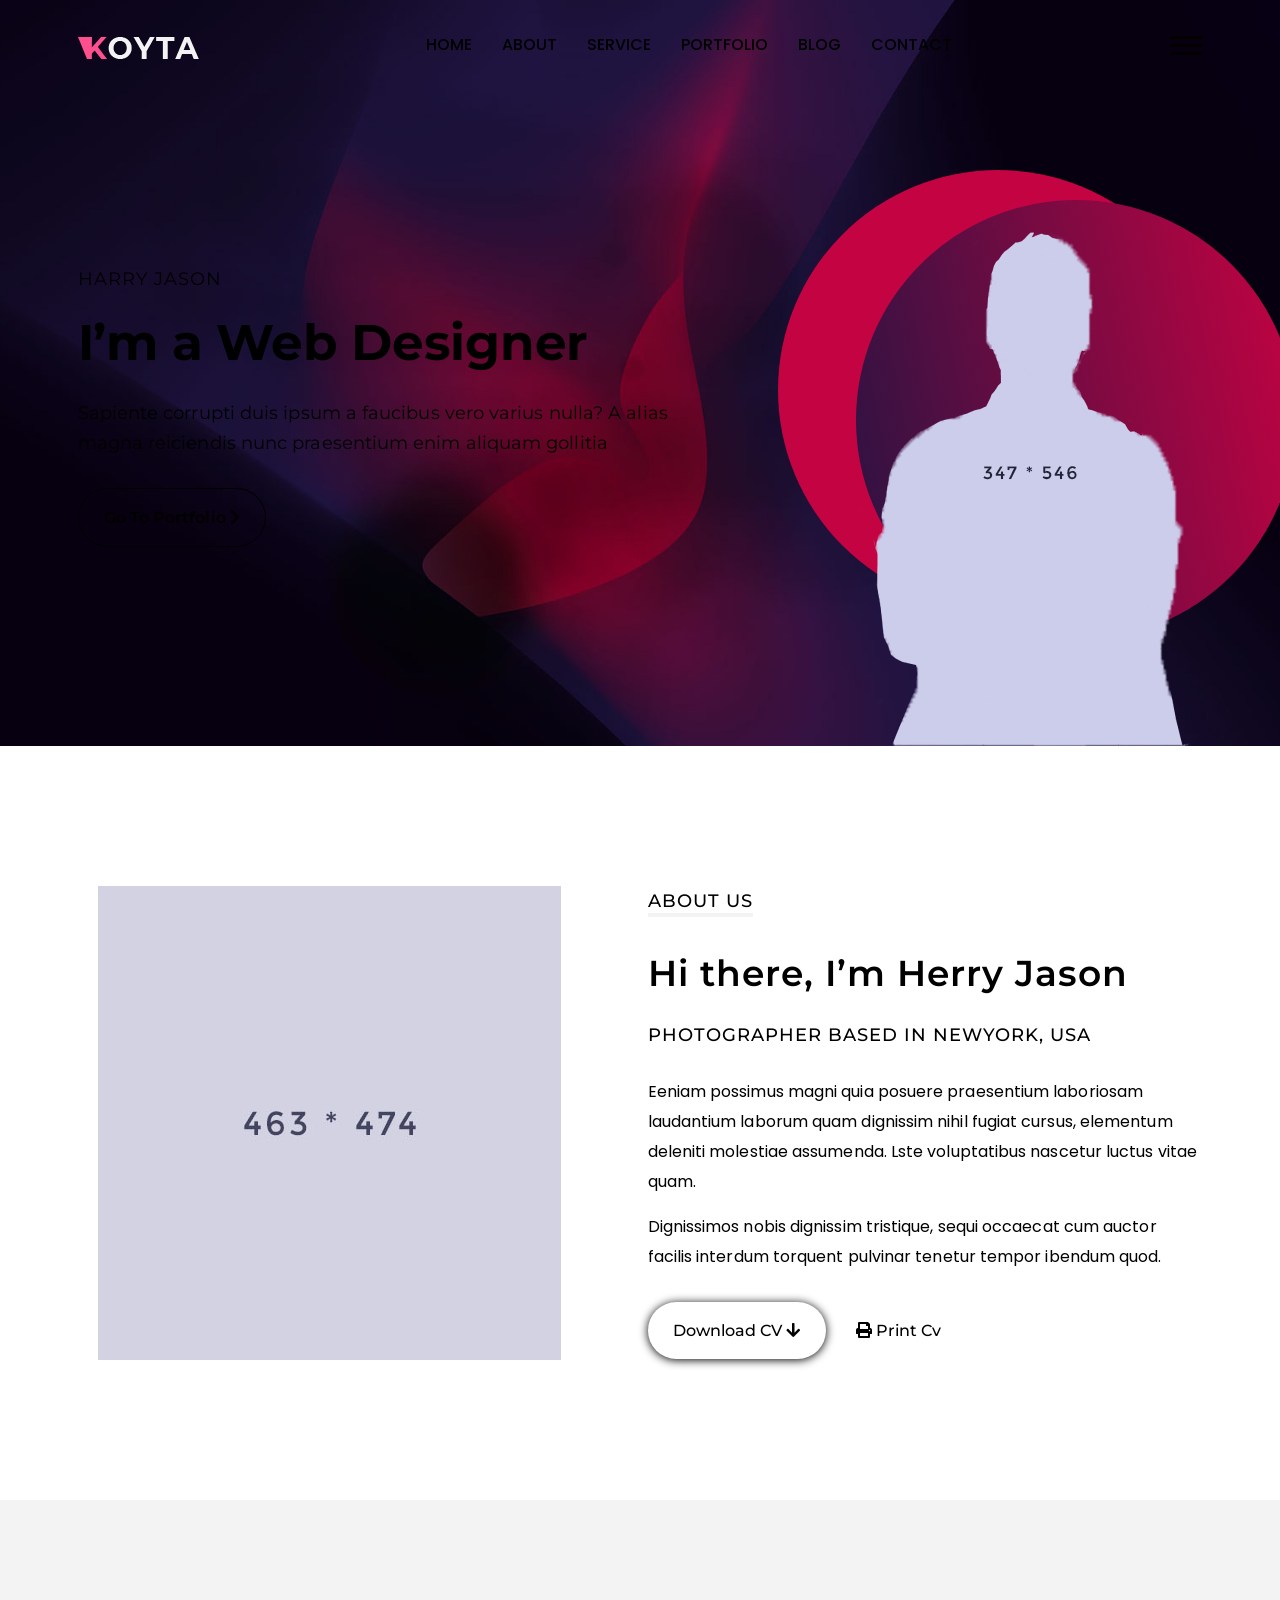
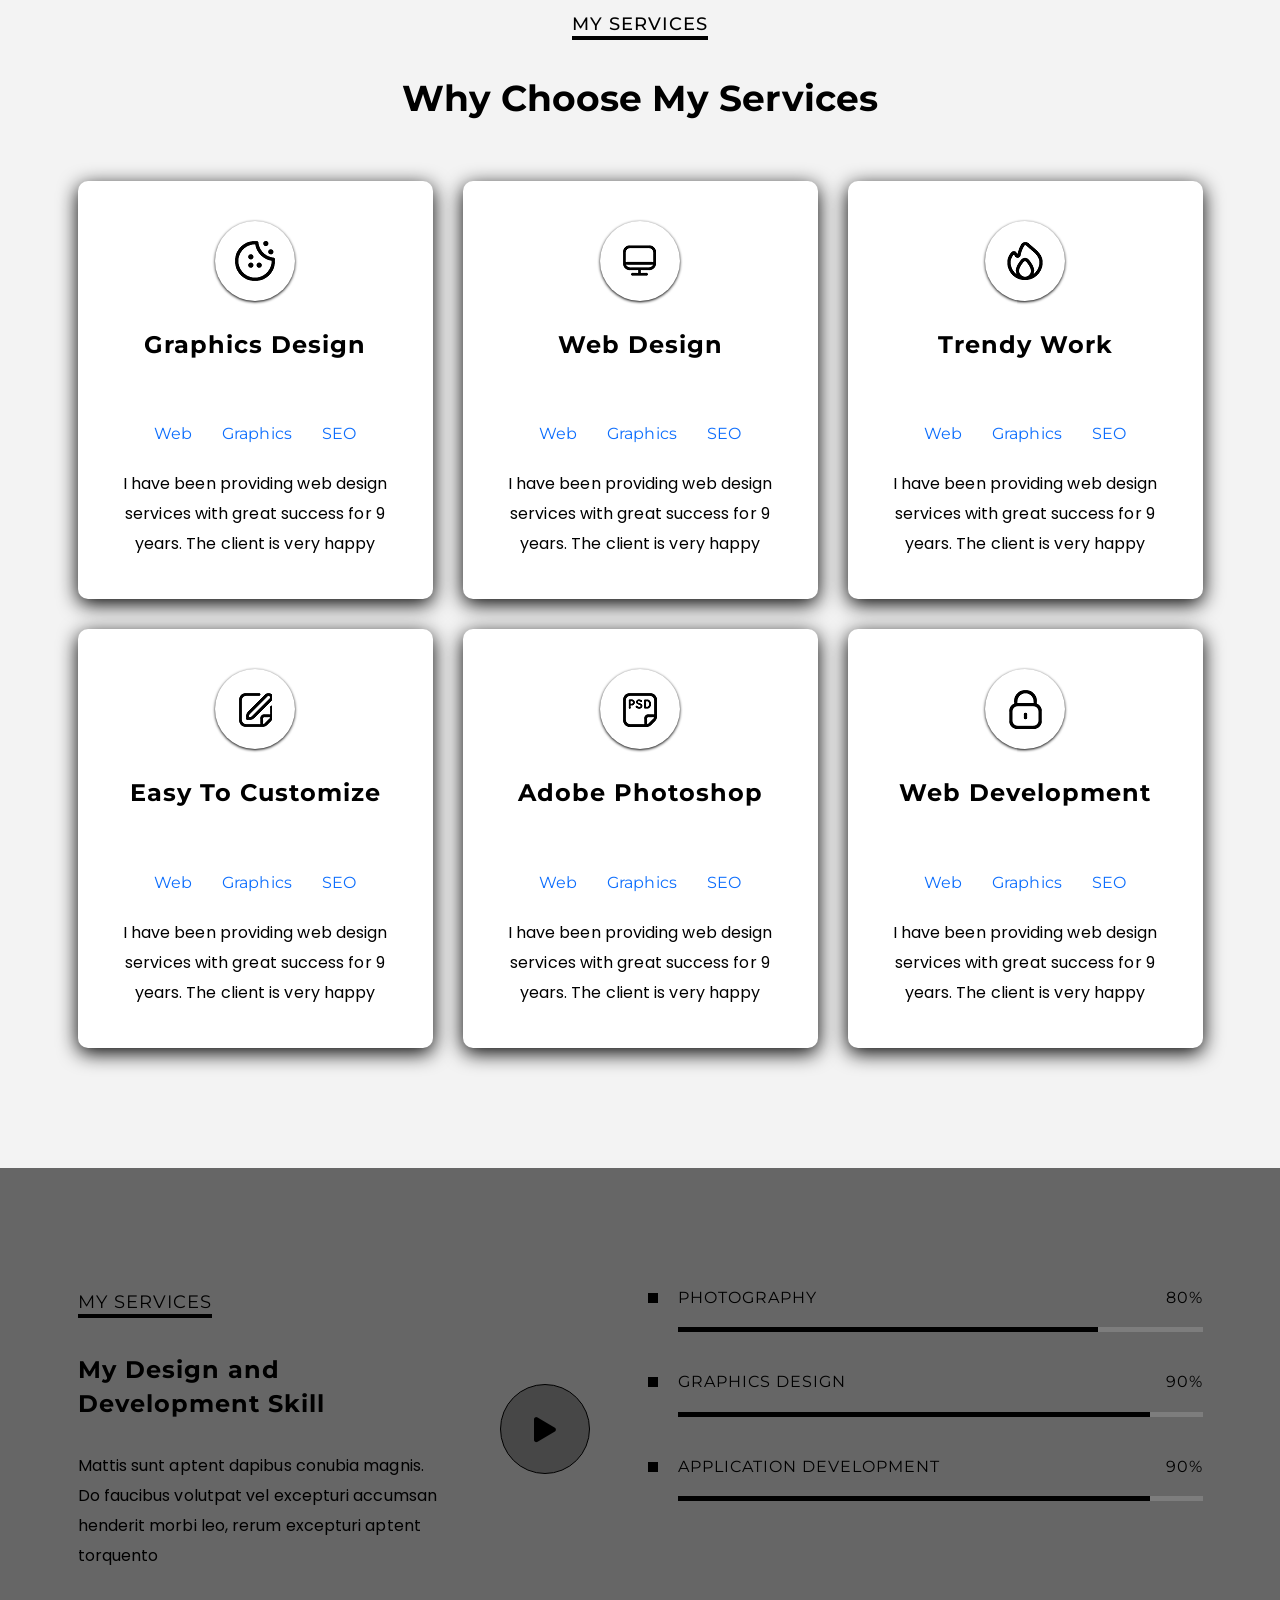
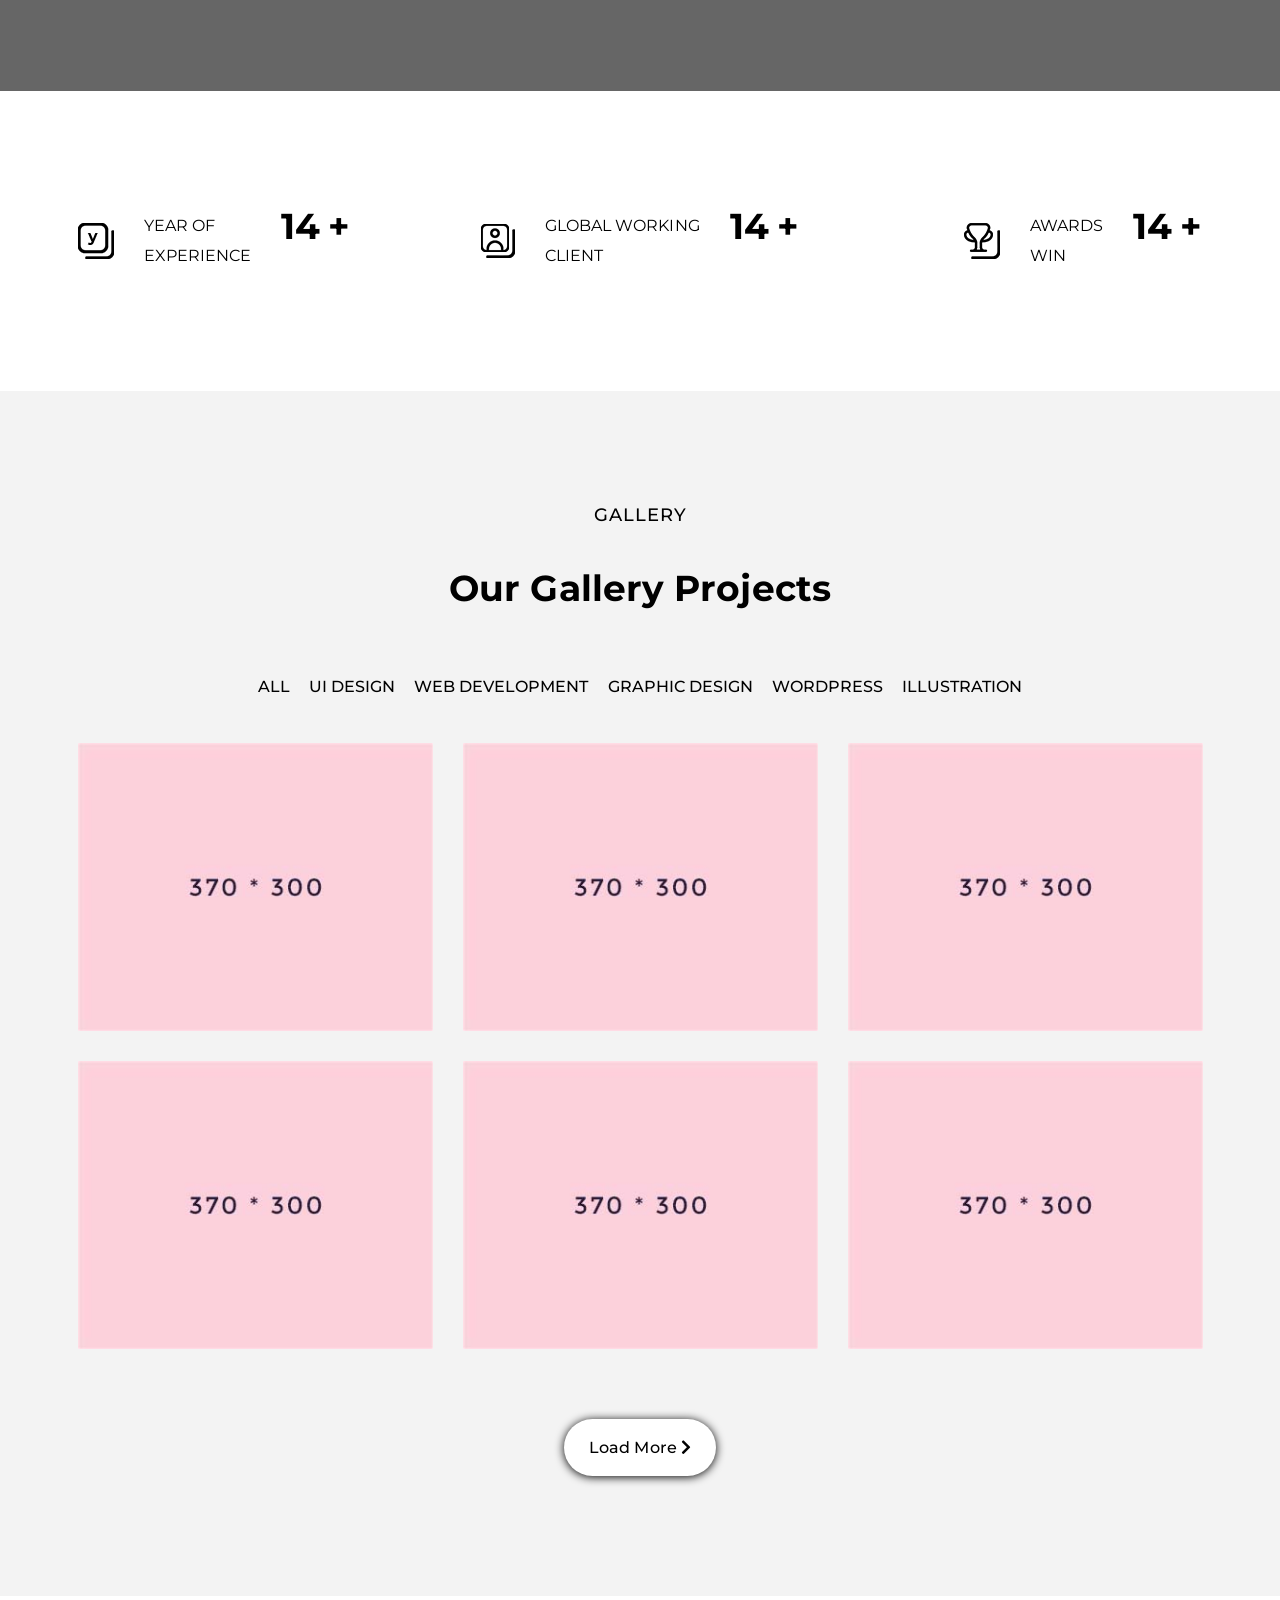
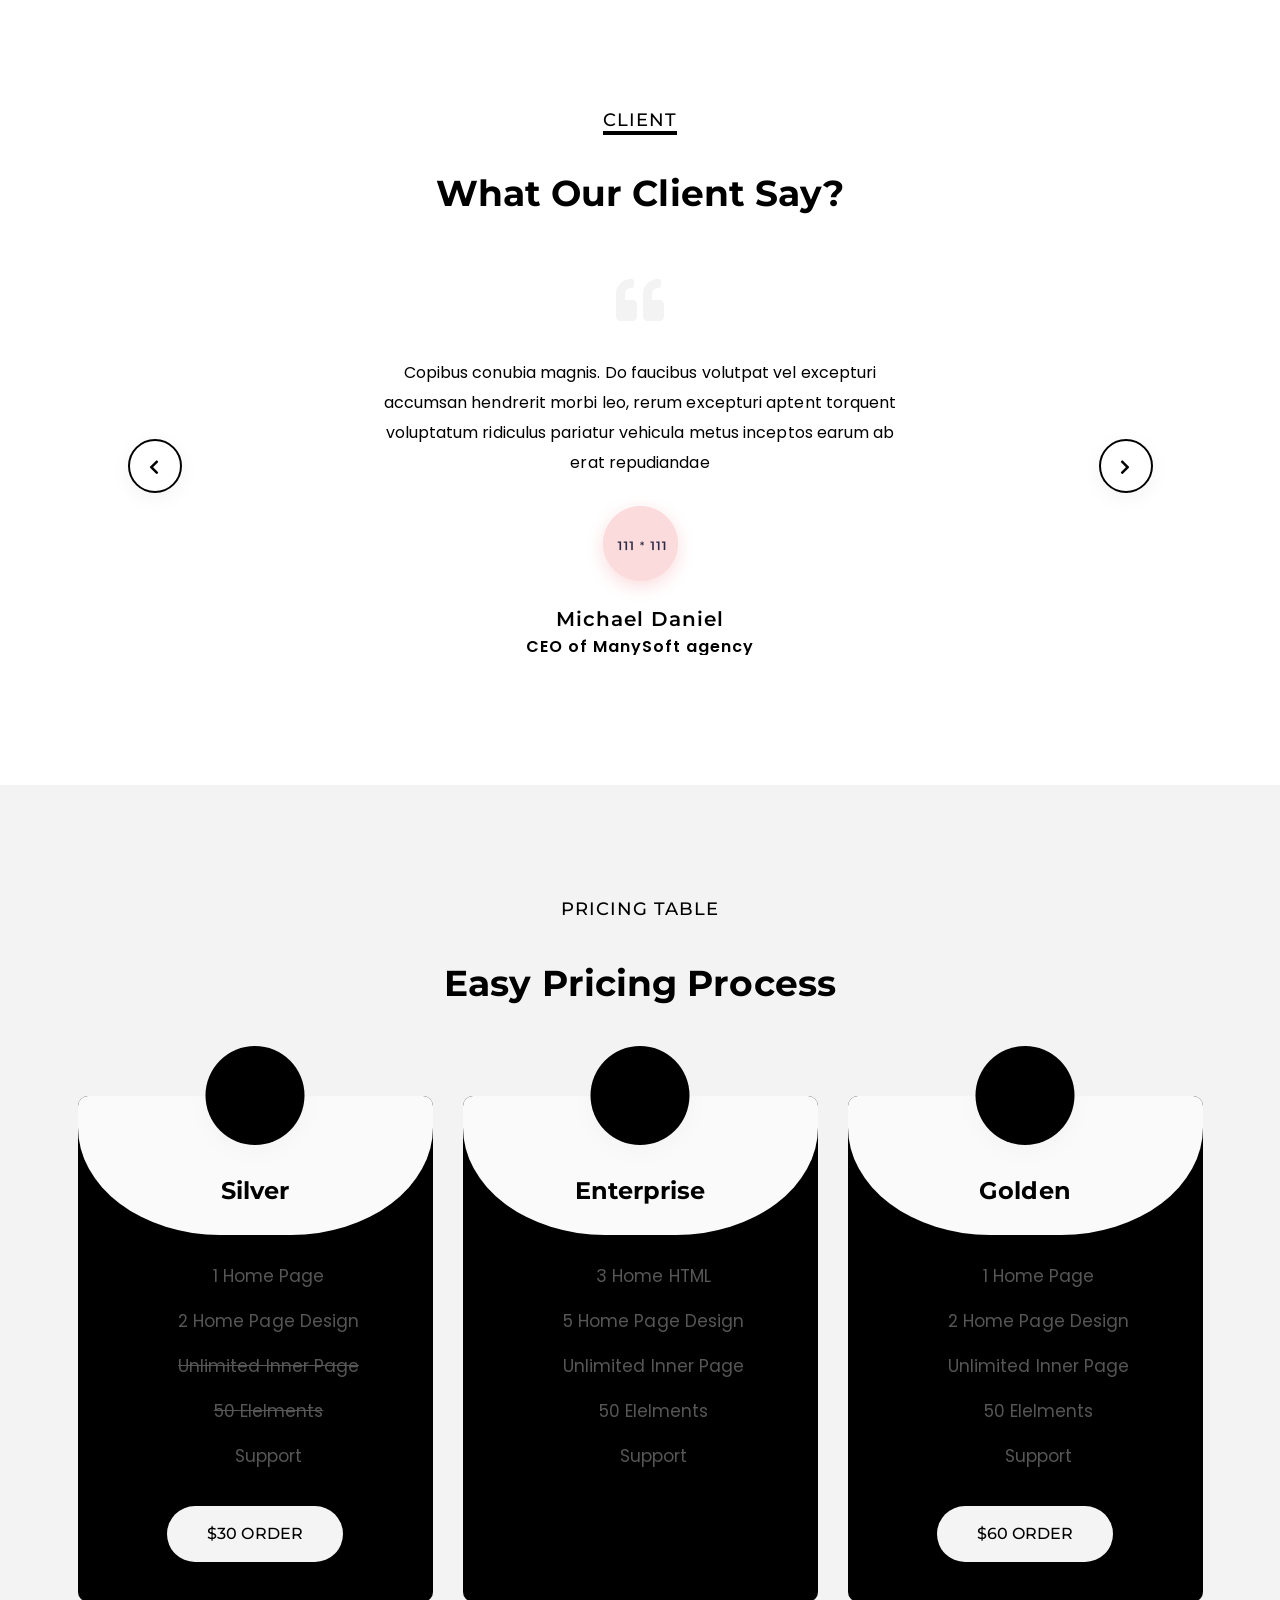
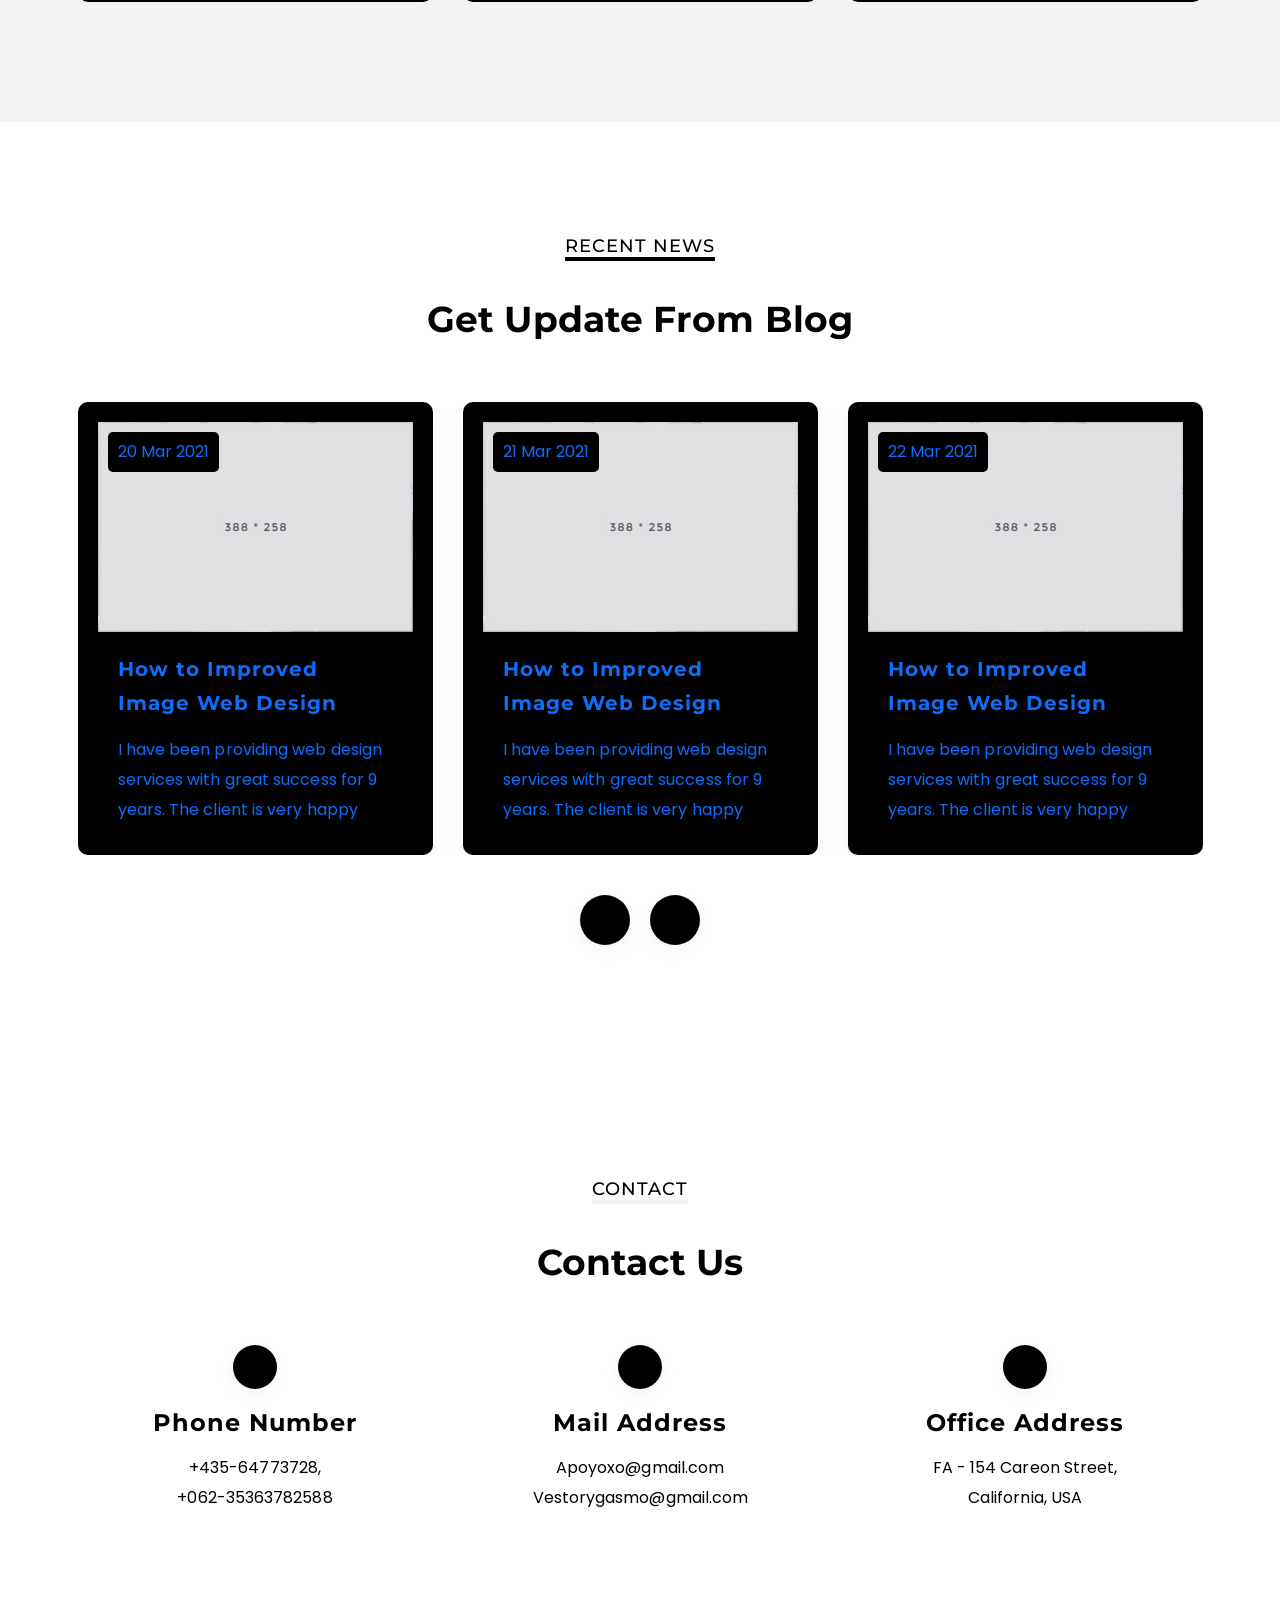
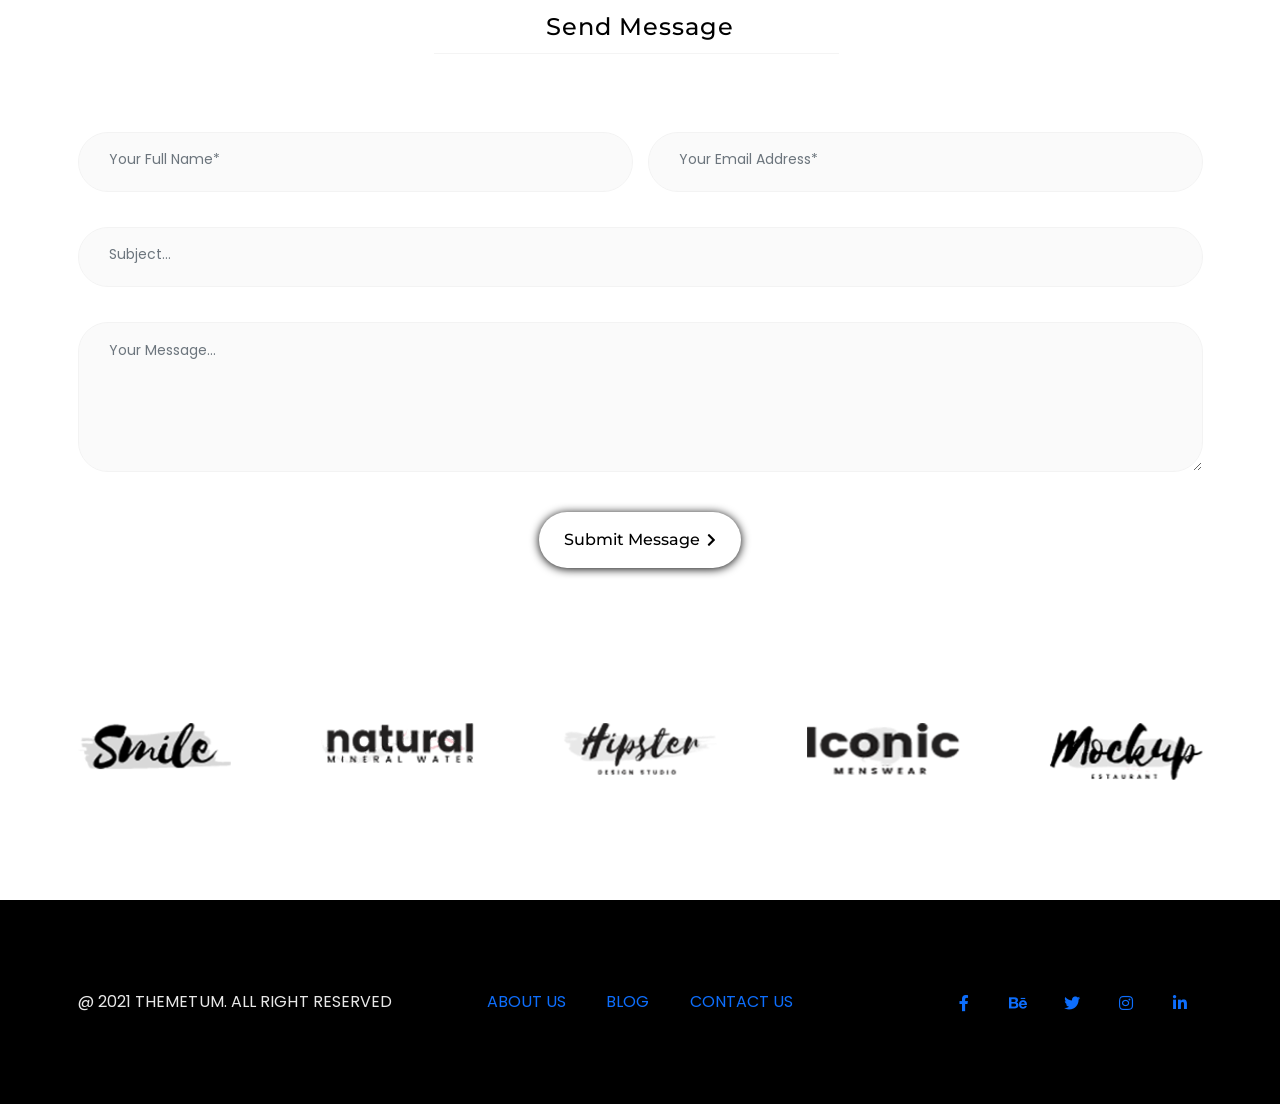
==== index.html @ 799338f8 "Files moved" ====
<!doctype html>
<html class="no-js" lang="zxx">

<head>	
	<meta charset="utf-8">
	<meta http-equiv="x-ua-compatible" content="ie=edge">
	<title>  Koyta - Personal Portfolio HTML Template </title>
	<meta name="description" content="">
	<meta name="viewport" content="width=device-width, initial-scale=1, shrink-to-fit=no">

	<!-- Place favicon.ico in the root directory -->
	<link rel="shortcut icon" type="image/x-icon" href="assets/img/logo/favicon.png">
	<!-- ========== Start Stylesheet ========== -->
	<link href="assets/css/bootstrap.min.css" rel="stylesheet" />
	<link href="assets/css/fontawesome.min.css" rel="stylesheet" />
	<link href="assets/css/magnific-popup.css" rel="stylesheet" />
	<link href="assets/css/owl.carousel.min.css" rel="stylesheet" />
	<link href="assets/css/owl.theme.default.min.css" rel="stylesheet" />
	<link href="assets/css/animate.css" rel="stylesheet" />
	<link href="assets/css/flaticon-set.css" rel="stylesheet" />
	<link href="assets/css/themify-icons.css" rel="stylesheet" />
	<link href="style.css" rel="stylesheet">
	<link href="assets/css/responsive.css" rel="stylesheet" />
	<!-- ========== End Stylesheet ========== -->
  
</head>

<body id="bdy" class="scroll-style">		

	<!-- Start PreLoader 
    ============================================= -->
	<div class="se-pre-con"></div>
	<!-- Start PreLoader-->
	
	<!-- Start header data-bs-toggle="dropdown"
    ============================================= -->
    <header class="header">
		<div class="main-navigation">
			<nav id="navbar_top" class="navbar navbar-expand-lg">
				<div class="container">
					<a class="navbar-brand" href="../index.html">
						<img src="assets/img/logo/logo.png" class="logo-display" alt="Itsol">
						<img src="assets/img/logo/logo-dark.png" class="logo-scrolled" alt="Itsol">
					</a>
					<button class="navbar-toggler" type="button" data-bs-toggle="collapse" data-bs-target="#main_nav" aria-expanded="false" aria-label="Toggle navigation">
						<span class="navbar-toggler-icon"><i class="ti-menu-alt"></i></span>
					</button>
					<div class="collapse navbar-collapse justify-content-center" id="main_nav">
						<ul id="top-menu" class="navbar-nav v-card-menu">
							<li class="nav-item">
								<a class="nav-link smooth-menu" href="#home"> 
									Home
								</a>
							</li>
							<li class="nav-item">
								<a class="nav-link smooth-menu" href="#about"> 
									About 
								</a>
							</li>
                            <li class="nav-item">
								<a class="nav-link smooth-menu" href="#service">
									Service 
								</a>
							</li>
							<li class="nav-item">
								<a class="nav-link smooth-menu" href="#work"> 
									Portfolio
								</a>
							</li>
							<li class="nav-item">
								<a class="nav-link smooth-menu" href="#blog"> 
									Blog
								</a>
							</li>
							<li class="nav-item">
								<a class="nav-link smooth-menu" href="#contact"> 
									Contact 
								</a>
							</li>
						</ul>
					</div> <!-- navbar-collapse.// -->
					<div class="side-menu">
						<div class="menu-tab">
							<div id="one"></div>
							<div id="two"></div>
							<div id="three"></div>
						</div>
						<div class="menu-hide">
							<div class="side-about">
								<img src="assets/img/02_koyta_img/blog/blog1.jpg" alt="thumb">
								<h5 class="about-sub-title mt-30">
									about Us
								</h5>
								<p class=" mb-0">
									Lorem ipsum dolor sit amet, consectetur adipisicing elit. Neque ipsa architecto, debitis fugiat ut laborum accusamus, tempora autem excepturi aspernatur quod temporibus perferendis, consectetur a odit fugit facilis sapiente, eum!
								</p>
							</div>
							<div class="side-social-content mt-30">
								<div class="side-address mb-30">
									<div class="side-addr-box">
										<div class="side-addr-icon">
											<i class="fas fa-phone"></i>
										</div>
										<div class="side-addr-desc">
											<span>+435-64773728</span>
										</div>
									</div>
									<div class="side-addr-box">
										<div class="side-addr-icon">
											<i class="fas fa-envelope"></i>
										</div>
										<div class="contact-addr-desc">
											<span>Apoyoxo@gmail.com</span> 
										</div>
									</div>
									<div class="side-addr-box">
										<div class="side-addr-icon">
											<i class="fas fa-map-marker-alt"></i>
										</div>
										<div class="side-addr-desc">
											<span>FA - 154 Careon Street</span> 
										</div>
									</div>
								</div>
								<ul class="side-social">
									<li><a href="#"><i class="fab fa-facebook-f"></i></a></li>
									<li><a href="#"><i class="fab fa-behance"></i></a></li>
									<li><a href="#"><i class="fab fa-twitter"></i></a></li>
									<li><a href="#"><i class="fab fa-linkedin-in"></i></a></li>
								</ul>
							</div>
						</div>
					</div><!-- Side Menu -->
				</div> <!-- container -->
			</nav>
		</div>
    </header>
    <!-- End header -->
    
	<main class="main">
        
		<!-- Start Slider
		============================================= -->
		<div id="home" class="hero-section">
			<div class="hero-single-2" style="background-image: url(assets/img/02_koyta_img/02.header.jpg)">
                <div class="container">
                    <div class="row g-5">
						<div class="col-xl-8">
							<div class="hero-content-2 wow fadeInLeft" data-wow-duration="4s" data-wow-delay=".2s">
								<div class="hero-desc">
									<h5 class="hero-sub-title">
										Harry Jason
									</h5>
									<h2 class="hero-title">
										I’m a Web Designer										
									</h2>
									<div class="header-description">
										<p>
											Sapiente corrupti duis ipsum a faucibus vero varius nulla? A alias magna reiciendis nunc praesentium enim aliquam gollitia
										</p>									
									</div>
									<div class="hero-btn">
										<a href="#" target="_blank" class="tm-btn-1 demo2">
											Go To Portfolio <i class="fas fa-chevron-right"></i>
										</a>
									</div>
								</div>
                            </div>
						</div>
						<div class="col-xl-4">
							<div class="hero-2-img wow fadeInRight" data-wow-duration="4s" data-wow-delay=".2s">
								<img src="assets/img/02_koyta_img/header-right.png" alt="thumb">
							</div>
						</div>
                    </div>
                </div>
            </div>
		</div>
		<!-- End Slider -->
		
		<!-- Start About
		============================================= -->
		<div id="about" class="about-area de-padding">
			<div class="container">
				<div class="about-wpr">
					<div class="row">
						<div class="col-xl-6">
							<div class="about-left wow fadeInLeft" data-wow-duration="4s" data-wow-delay=".2s">
								<div class="about-pic">
									<img src="assets/img/02_koyta_img/about-me.jpg" alt="thumb">
								</div>
							</div>
						</div>
						<div class="col-xl-6">
							<div class="about-right wow fadeInRight" data-wow-duration="4s" data-wow-delay=".2s">
								<div class="about-right-content">
									<h5 class="about-sub-title">
										about Us
									</h5>
									<h2 class="about-title">
										Hi there, I’m Herry Jason
									</h2>
									<h5 class="about-title-3">
										Photographer based in newyork, usa
									</h5>
									<div class="about-txt mb-30">
										<p>
											Eeniam possimus magni quia posuere praesentium laboriosam laudantium laborum quam dignissim nihil fugiat cursus, elementum deleniti molestiae assumenda. Lste voluptatibus nascetur luctus vitae quam. 
										</p>
										<p class="mb-0">
											Dignissimos nobis dignissim tristique, sequi occaecat cum auctor facilis interdum torquent pulvinar tenetur tempor ibendum quod.
										</p>
									</div>
									<div class="about-btns">
										<a href="#" class="tm-btn-2">
											Download CV 
											<i class="fas fa-arrow-down"></i>
										</a>
										<a href="#" class="tm-btn-3">
											<i class="fas fa-print"></i> 
											Print Cv
										</a>
									</div>
								</div>
							</div>
						</div>
					</div>
				</div>
			</div>
		</div>
		<!-- End About -->
		
		<!-- Start Service
		============================================= -->
		<div id="service" class="service-area bg de-padding v-card-section wow fadeInUp" data-wow-duration="2s" data-wow-delay=".2s">
			<div class="container">
				<div class="row">
					<div class="col-xl-8 offset-xl-2">
						<div class="site-title mb-60 text-center">
							<h5 class="about-sub-title wh">
								My Services
							</h5>
							<h2 class="mb-0">
								Why Choose My Services
							</h2>
						</div>
					</div>
				</div>
				<div class="service-wpr">
					<div class="row g-5">
						<div class="col-xl-4 col-md-6">
							<div class="service-box">
								<div class="service-icon">
									<i>
										<img src="assets/img/02_koyta_img/icon/1.png" alt="thumb">
									</i>
								</div>
								<div class="service-content">
									<h4>Graphics Design</h4>
									<ul class="service-tag">
										<li><a href="#">Web</a></li>
										<li><a href="#">Graphics</a></li>
										<li><a href="#">SEO</a></li>
									</ul>
									<p>
										I have been providing web design services with great success for 9 years. The client is very happy
									</p>
								</div>
							</div>
						</div>
						<div class="col-xl-4 col-md-6">
							<div class="service-box">
								<div class="service-icon">
									<i>
										<img src="assets/img/02_koyta_img/icon/2.png" alt="thumb">
									</i>
								</div>
								<div class="service-content">
									<h4>Web Design</h4>
									<ul class="service-tag">
										<li><a href="#">Web</a></li>
										<li><a href="#">Graphics</a></li>
										<li><a href="#">SEO</a></li>
									</ul>
									<p>
										I have been providing web design services with great success for 9 years. The client is very happy
									</p>
								</div>
							</div>
						</div>
						<div class="col-xl-4 col-md-6">
							<div class="service-box">
								<div class="service-icon">
									<i>
										<img src="assets/img/02_koyta_img/icon/3.png" alt="thumb">
									</i>
								</div>
								<div class="service-content">
									<h4>Trendy Work</h4>
									<ul class="service-tag">
										<li><a href="#">Web</a></li>
										<li><a href="#">Graphics</a></li>
										<li><a href="#">SEO</a></li>
									</ul>
									<p>
										I have been providing web design services with great success for 9 years. The client is very happy
									</p>
								</div>
							</div>
						</div>
						<div class="col-xl-4 col-md-6">
							<div class="service-box">
								<div class="service-icon">
									<i>
										<img src="assets/img/02_koyta_img/icon/4.png" alt="thumb">
									</i>
								</div>
								<div class="service-content">
									<h4>Easy To Customize</h4>
									<ul class="service-tag">
										<li><a href="#">Web</a></li>
										<li><a href="#">Graphics</a></li>
										<li><a href="#">SEO</a></li>
									</ul>
									<p>
										I have been providing web design services with great success for 9 years. The client is very happy
									</p>
								</div>
							</div>
						</div>
						<div class="col-xl-4 col-md-6">
							<div class="service-box">
								<div class="service-icon">
									<i>
										<img src="assets/img/02_koyta_img/icon/5.png" alt="thumb">
									</i>
								</div>
								<div class="service-content">
									<h4>Adobe Photoshop</h4>
									<ul class="service-tag">
										<li><a href="#">Web</a></li>
										<li><a href="#">Graphics</a></li>
										<li><a href="#">SEO</a></li>
									</ul>
									<p>
										I have been providing web design services with great success for 9 years. The client is very happy
									</p>
								</div>
							</div>
						</div>
						<div class="col-xl-4 col-md-6">
							<div class="service-box">
								<div class="service-icon">
									<i>
										<img src="assets/img/02_koyta_img/icon/6.png" alt="thumb">
									</i>
								</div>
								<div class="service-content">
									<h4>Web Development</h4>
									<ul class="service-tag">
										<li><a href="#">Web</a></li>
										<li><a href="#">Graphics</a></li>
										<li><a href="#">SEO</a></li>
									</ul>
									<p>
										I have been providing web design services with great success for 9 years. The client is very happy
									</p>
								</div>
							</div>
						</div>
					</div>
				</div>
			</div>
		</div>
		<!-- End Service -->
		
		<!-- Start Video
		============================================= -->
		<div class="video-area vid-ov de-padding" style="background-image: url(assets/img/02_koyta_img/parallax-skill.jpg)">
			<div class="container">
				<div class="video-wpr">
					<div class="row">
						<div class="col-xl-4">
							<div class="my-service">
								<h5>My Services</h5>
								<h4>
									My Design and Development Skill
								</h4>
								<p class="mb-0">
									Mattis sunt aptent dapibus conubia magnis. Do faucibus volutpat vel excepturi accumsan henderit morbi leo, rerum excepturi aptent torquento
								</p>
							</div>
						</div>
						<div class="col-xl-2 col-lg-2">
							<div class="video-box fl-wrap pl">
								<a class="video-box-btn color-bg popup-vimeo image-popup item popup-youtube" href="https://www.youtube.com/watch?v=SMKPKGW083c">
									<i class="fas fa-play play-bt"></i>
								</a>
							</div>			
						</div>
						<div class="col-xl-6">
							<div class="skills-section">
								<!-- Progress Bar Start -->
								<div class="progress-box">
									<h5>Photography <span class="pull-right">80%</span></h5>
									<div class="progress">
										<div class="progress-bar" role="progressbar" data-width="80"></div>
									</div>
								</div>
								<div class="progress-box">
									<h5>Graphics Design <span class="pull-right">90%</span></h5>
									<div class="progress">
										<div class="progress-bar" role="progressbar" data-width="90"></div>
									</div>
								</div>
								<div class="progress-box">
									<h5>Application Development <span class="pull-right">90%</span></h5>
									<div class="progress">
										<div class="progress-bar" role="progressbar" data-width="90"></div>
									</div>
								</div>
								<!-- End Progressbar -->
							</div>
						</div>
					</div>
				</div>
			</div>
		</div>
		<!-- End Video -->
		
		<!-- Start Counter 
		============================================= -->
		<div class="counter-area counter-bg-2 de-padding">
			<div class="container">
				<div class="counter-vidz">
					<div class="counter-wpr grid-3">
						<div class="fun-fact">
							<div class="fun-fact-icon">
								<img src="assets/img/02_koyta_img/icon/c1.png" alt="thumb">
							</div>
							<div class="fun-desc">
								<span class="medium">
									Year of
									<br>
									Experience
								</span>
								<p class="timer" data-count="+"  data-to="20" data-speed="3000">20</p>
							</div>
						</div>
						<div class="fun-fact">
							<div class="fun-fact-icon">
								<img src="assets/img/02_koyta_img/icon/c2.png" alt="thumb">
							</div>
							<div class="fun-desc">
								<span class="medium">
									Global Working
									<br>
									Client
								</span>
								<p class="timer" data-count="+" data-to="20" data-speed="3000">20</p>
							</div>
						</div>
						<div class="fun-fact">
							<div class="fun-fact-icon">
								<img src="assets/img/02_koyta_img/icon/c3.png" alt="thumb">
							</div>
							<div class="fun-desc">
								<span class="medium">
									Awards
									<br>
									Win
								</span>
								<p class="timer" data-count="+" data-to="20" data-speed="3000">20</p>
							</div>
						</div>
					</div>
				</div>
			</div>
		</div>
		<!-- End Counter -->
		
		<!-- Start Project Area
		============================================= -->
		<div id="work" class="project-area bg de-padding">
			<div class="container">
				<div class="row">
					<div class="col-xl-8 offset-xl-2">
						<div class="site-title mb-60 text-center">
							<h5 class="about-sub-title def">
								Gallery
							</h5>
							<h2 class="mb-0">
								Our Gallery Projects
							</h2>
						</div>
					</div>
				</div>
				<div class="project-wpr">
					<div id="filters" class="toolbar text-center mb-40">
						<button class="btn fil-cat filter active"  data-filter="all">
							   All
						</button>
						<button class="btn fil-cat filter" data-rel="web" data-filter=".web">
							UI Design
						</button>
						<button class="btn fil-cat filter" data-rel="flyers" data-filter=".flyers">
							Web Development
						</button> 
						<button class="btn fil-cat filter" data-rel="graphic" data-filter=".graphic">
							Graphic Design
						</button>
						<button class="btn fil-cat filter" data-rel="wordpress" data-filter=".wordpress">
							Wordpress
						</button>
						<button class="btn fil-cat filter" data-rel="illus" data-filter=".illus">
							Illustration
						</button>
					</div>
					<div id="portfolio" class="magnific-mix-gallery">
						<div class="portfolio-grid grid-3">
							<div class="project-box tile scale-anm web graphic" >
								<div class="port-pic">
									<img src="assets/img/02_koyta_img/portfolio/1.jpg" alt="thumb">
									<div class="port-overlay">
										<div class="port-content">
											<h5>01. Cteative Frame</h5>
											<span>Web Design</span>
											<a href="assets/img/02_koyta_img/portfolio/2.jpg" class="item popup-link">
												<i class="fas fa-eye"></i>
											</a>
										</div>
									</div>
								</div>
							</div>
							<div class="project-box tile scale-anm flyers wordpress">
								<div class="port-pic">
									<img src="assets/img/02_koyta_img/portfolio/2.jpg" alt="thumb">
									<div class="port-overlay">
										<div class="port-content">
											<h5>02. Cteative Frame</h5>
											<span>Web Design</span>
											<a href="assets/img/02_koyta_img/portfolio/2.jpg" class="item popup-link">
												<i class="fas fa-eye"></i>
											</a>
										</div>
									</div>
								</div>
							</div>
							<div class="project-box tile scale-anm web illus">
							  <div class="port-pic">
									<img src="assets/img/02_koyta_img/portfolio/3.jpg" class="ht" alt="thumb">
									<div class="port-overlay">
										<div class="port-content">
											<h5>03. Cteative Frame</h5>
											<span>Web Design</span>
											<a href="assets/img/02_koyta_img/portfolio/3.jpg" class="item popup-link">
												<i class="fas fa-eye"></i>
											</a>
										</div>
									</div>
								</div>
							</div>
							<div class="project-box tile scale-anm flyers">
								<div class="port-pic">
									<img src="assets/img/02_koyta_img/portfolio/4.jpg" alt="thumb">
									<div class="port-overlay">
										<div class="port-content">
											<h5>04. Cteative Frame</h5>
											<span>Web Design</span>
											<a href="assets/img/02_koyta_img/portfolio/4.jpg" class="item popup-link">
												<i class="fas fa-eye"></i>
											</a>
										</div>
									</div>
								</div>
							</div>
							<div class="project-box tile scale-anm web" >
								<div class="port-pic">
									<img src="assets/img/02_koyta_img/portfolio/5.jpg" alt="thumb">
									<div class="port-overlay">
										<div class="port-content">
											<h5>05. Cteative Frame</h5>
											<span>Web Design</span>
											<a href="assets/img/02_koyta_img/portfolio/5.jpg" class="item popup-link">
												<i class="fas fa-eye"></i>
											</a>
										</div>
									</div>
								</div>
							</div>
							<div class="project-box tile scale-anm bcards" >
								<div class="port-pic">
									<img src="assets/img/02_koyta_img/portfolio/6.jpg" alt="thumb">
									<div class="port-overlay">
										<div class="port-content">
											<h5>06. Cteative Frame</h5>
											<span>Web Design</span>
											<a href="assets/img/02_koyta_img/portfolio/6.jpg" class="item popup-link">
												<i class="fas fa-eye"></i>
											</a>
										</div>
									</div>
								</div>
							</div>
						</div>
					</div>
					<!--Portfolio-->
				</div>
				<div class="port-load text-center mt-70">
					<a href="#" class="tm-btn-2">
						Load More 
						<i class="fas fa-chevron-right"></i>
					</a>
				</div>
			</div>
		</div>
		<!-- End Project Area -->
		
		<!-- Start Feedback
		============================================= -->
		<div class="feed-area  de-padding">
			<div class="container">
				<div class="row">
					<div class="col-xl-8 offset-xl-2">
						<div class="site-title mb-60 text-center">
							<h5 class="about-sub-title wh def">
								Client
							</h5>
							<h2 class="mb-0">
								What Our Client Say?
							</h2>
						</div>
					</div>
				</div>
				<div class="feed-wpr feed-sldr owl-carousel owl-theme">
					<div class="feed-box">
						<div class="feed-qoute">
							<i class="fas fa-quote-left"></i>
						</div>
						<p>
							Copibus conubia magnis. Do faucibus volutpat vel 
							excepturi accumsan hendrerit morbi leo, rerum excepturi aptent torquent voluptatum ridiculus pariatur vehicula metus inceptos earum ab erat repudiandae
						</p>
						<div class="feed-bio">
							<img src="assets/img/02_koyta_img/client1.png" alt="thumb">
							<div class="feed-name">
								<h5>Michael Daniel</h5>
								<span>CEO of ManySoft agency</span>
							</div>
						</div>
					</div>
					<div class="feed-box">
						<div class="feed-qoute">
							<i class="fas fa-quote-left"></i>
						</div>
						<p>
							Copibus conubia magnis. Do faucibus volutpat vel 
							excepturi accumsan hendrerit morbi leo, rerum excepturi aptent torquent voluptatum ridiculus pariatur vehicula metus inceptos earum ab erat repudiandae
						</p>
						<div class="feed-bio">
							<img src="assets/img/02_koyta_img/client2.png" alt="thumb">
							<div class="feed-name">
								<h5>Michael Daniel</h5>
								<span>CEO of ManySoft agency</span>
							</div>
						</div>
					</div>
					<div class="feed-box">
						<div class="feed-qoute">
							<i class="fas fa-quote-left"></i>
						</div>
						<p>
							Copibus conubia magnis. Do faucibus volutpat vel 
							excepturi accumsan hendrerit morbi leo, rerum excepturi aptent torquent voluptatum ridiculus pariatur vehicula metus inceptos earum ab erat repudiandae
						</p>
						<div class="feed-bio">
							<img src="assets/img/02_koyta_img/client1.png" alt="thumb">
							<div class="feed-name">
								<h5>Michael Daniel</h5>
								<span>CEO of ManySoft agency</span>
							</div>
						</div>
					</div>
				</div>
			</div>
		</div>
		<!-- End Feedback -->
		
		<!-- Start Price
		============================================= -->
        <div id="pricing" class="item-area bg de-padding">
			<div class="container">
				<div class="row">
					<div class="col-xl-8 offset-xl-2">
						<div class="site-title mb-60 text-center">
							<h5 class="about-sub-title">
								Pricing Table
							</h5>
							<h2 class="mb-0">
								Easy Pricing Process
							</h2>
						</div>
					</div>
				</div>
                <div class="price-wpr">
					<div class="row g-5">
						<div class="col-xl-4 col-md-6">
							<div class="price-content wow fadeInLeft" data-wow-duration="2s" data-wow-delay=".2s">
								<div class="price-icon">
									<i>
										<img src="assets/img/02_koyta_img/icon/p1.png" alt="thumb">
									</i>
								</div>
								<div class="price-box">
									<div class="price-head">
										<div class="price-rib">
											<span class="price-ribbon-title">Silver</span>
										</div>
									</div>
									<div class="price-info">
										<ul>
											<li>
												<i class="fas fa-check"></i>
												1 Home Page
											</li>
											<li>
												<i class="fas fa-check"></i>
												2 Home Page Design
											</li>
											<li>
												<i class="fas fa-check"></i>
												<del>Unlimited Inner Page</del>
											</li>
											<li>
												<i class="fas fa-check"></i>
												<del>50 Elelments</del>
											</li>
											<li>
												<i class="fas fa-check"></i>
												Support
											</li>
										</ul>
									</div>
									<div class="price-bottom">
										<a href="#" class="tm-btn-4">$30 ORDER</a>
									</div>
								</div>
							</div>
						</div>
						<div class="col-xl-4 col-md-6">
							<div class="price-content wow fadeInUp" data-wow-duration="2s" data-wow-delay=".2s">
								<div class="price-icon">
									<i>
										<img src="assets/img/02_koyta_img/icon/3.png" alt="thumb">
									</i>
								</div>
								<div class="price-box">
									<div class="price-head">
										<div class="price-rib">
											<span class="price-ribbon-title">Enterprise</span>
										</div>
									</div>
									<div class="price-info">
										<ul>
											<li>
												<i class="fas fa-check"></i>
												3 Home HTML
											</li>
											<li>
												<i class="fas fa-check"></i>
												5 Home Page Design
											</li>
											<li>
												<i class="fas fa-check"></i>
												Unlimited Inner Page
											</li>
											<li>
												<i class="fas fa-check"></i>
												50 Elelments
											</li>
											<li>
												<i class="fas fa-check"></i>
												Support
											</li>
										</ul>
									</div>
									<div class="price-bottom">
										<a href="#" class="tm-btn-4 price-active">$50 ORDER</a>
									</div>
								</div>
							</div>
						</div>
						<div class="col-xl-4 col-md-6">
							<div class="price-content wow fadeInRight" data-wow-duration="2s" data-wow-delay=".2s">
								<div class="price-icon">
									<i>
										<img src="assets/img/02_koyta_img/icon/p2.png" alt="thumb">
									</i>
								</div>
								<div class="price-box">
									<div class="price-head">
										<div class="price-rib">
											<span class="price-ribbon-title">Golden</span>
										</div>
									</div>
									<div class="price-info">
										<ul>
											<li>
												<i class="fas fa-check"></i>
												1 Home Page
											</li>
											<li>
												<i class="fas fa-check"></i>
												2 Home Page Design
											</li>
											<li>
												<i class="fas fa-check"></i>
												Unlimited Inner Page
											</li>
											<li>
												<i class="fas fa-check"></i>
												50 Elelments
											</li>
											<li>
												<i class="fas fa-check"></i>
												Support
											</li>
										</ul>
									</div>
									<div class="price-bottom">
										<a href="#" class="tm-btn-4">$60 ORDER</a>
									</div>
								</div>
							</div>
						</div>
					</div>
                </div>
            </div>
        </div>
        <!-- End Price -->
		
		<!-- Start Blog
		============================================= -->
		<div id="blog" class="blog-area de-padding blog-bg">
			<div class="container">
				<div class="row">
					<div class="col-xl-8 offset-xl-2">
						<div class="site-title mb-60 text-center">
							<h5 class="about-sub-title wh def">
								Recent News
							</h5>
							<h2 class="mb-0">
								Get Update From Blog
							</h2>
						</div>
					</div>
				</div>
				<div class="blog-wpr blog-sldr owl-carousel owl-theme">
					<a href="#" target="_blank">
						<div class="blog-box wow fadeInLeft" data-wow-duration="2s" data-wow-delay=".2s">
							<div class="blog-pic">
								<img src="assets/img/02_koyta_img/blog/blog1.jpg" alt="thumb">
								<div class="blog-date">
									<span>20 Mar 2021</span>
								</div>
							</div>
							<div class="blog-desc">
								<h5>
									How to Improved Image Web Design
								</h5>
								<p class="mb-0">
									I have been providing web design services with great success for 9 years. The client is very happy
								</p>
							</div>
						</div>
					</a>
					<a href="#" target="_blank">
						<div class="blog-box wow fadeInUp" data-wow-duration="2s" data-wow-delay=".2s">
							<div class="blog-pic">
								<img src="assets/img/02_koyta_img/blog/blog2.jpg" alt="thumb">
								<div class="blog-date">
									<span>21 Mar 2021</span>
								</div>
							</div>
							<div class="blog-desc">
								<h5>
									How to Improved Image Web Design
								</h5>
								<p class="mb-0">
									I have been providing web design services with great success for 9 years. The client is very happy
								</p>
							</div>
						</div>
					</a>
					<a href="#" target="_blank">
						<div class="blog-box wow fadeInRight" data-wow-duration="2s" data-wow-delay=".2s">
							<div class="blog-pic">
								<img src="assets/img/02_koyta_img/blog/blog1.jpg" alt="thumb">
								<div class="blog-date">
									<span>22 Mar 2021</span>
								</div>
							</div>
							<div class="blog-desc">
								<h5>
									How to Improved Image Web Design
								</h5>
								<p class="mb-0">
									I have been providing web design services with great success for 9 years. The client is very happy
								</p>
							</div>
						</div>
					</a>
					<a href="#" target="_blank">
						<div class="blog-box">
							<div class="blog-pic">
								<img src="assets/img/02_koyta_img/blog/blog2.jpg" alt="thumb">
								<div class="blog-date">
									<span>23 Mar 2021</span>
								</div>
							</div>
							<div class="blog-desc">
								<h5>
									How to Improved Image Web Design
								</h5>
								<p class="mb-0">
									I have been providing web design services with great success for 9 years. The client is very happy
								</p>
							</div>
						</div>
					</a>
				</div>
			</div>
		</div>
		<!-- End Blog -->
		
		<!-- Start Contact
		============================================= -->
		<div id="contact" class="contact-area de-pt wow fadeInUp" data-wow-duration="2s" data-wow-delay=".2s">
			<div class="container">
				<div class="row">
					<div class="col-xl-8 offset-xl-2">
						<div class="site-title mb-60 text-center">
							<h5 class="about-sub-title def">
								Contact
							</h5>
							<h2 class="mb-0">
								Contact Us
							</h2>
						</div>
					</div>
				</div>
				<div class="contact-wpr">
					<div class="contact-content">
						<div class="contact-lpm mb-100">
							<div class="row g-5">
								<div class="col-xl-4 col-md-6 col-lg-6">
									<div class="contact-addr-box">
										<div class="contact-addr-icon">
											<i class="fas fa-phone"></i>
										</div>
										<div class="contact-addr-desc">
											<h4>Phone Number</h4>
											<span>+435-64773728,</span> <br>
											<span>+062-35363782588</span>
										</div>
									</div>
								</div>
								<div class="col-xl-4 col-md-6 col-lg-6">
									<div class="contact-addr-box">
										<div class="contact-addr-icon">
											<i class="fas fa-envelope"></i>
										</div>
										<div class="contact-addr-desc">
											<h4>Mail Address</h4>
											<span>Apoyoxo@gmail.com</span> 
											<span>Vestorygasmo@gmail.com</span>
										</div>
									</div>
								</div>
								<div class="col-xl-4 col-md-6 col-lg-6">
									<div class="contact-addr-box">
										<div class="contact-addr-icon">
											<i class="fas fa-map-marker-alt"></i>
										</div>
										<div class="contact-addr-desc">
											<h4>Office Address</h4>
											<span>FA - 154 Careon Street,</span> 
											<span>California, USA</span>
										</div>
									</div>
								</div>
							</div>
						</div>
						<form class="contact-form" id="contact-form" action="php/contact.php" method="POST">	
							<h4 class="contact-tl">Send Message</h4>							
							<div class="row g-4">
								<div class="col-md-6 wow fadeInUp" data-wow-duration=".6s" data-wow-delay=".3s">
									<input type="text" name="name" class="form-control input-style-2" placeholder="Your Full Name*">
								</div>								
								<div class="col-md-6 wow fadeInUp" data-wow-duration=".6s" data-wow-delay=".4s">
									<input type="email" name="email" class="form-control input-style-2" placeholder="Your Email Address*">
								</div>								
								<div class="col-md-12 wow fadeInUp" data-wow-duration=".6s" data-wow-delay=".2s">
									<input type="text" name="subject" class="form-control input-style-2" placeholder="Subject...">
								</div>
								<div class="col-md-12 wow fadeInUp" data-wow-duration=".6s" data-wow-delay=".5s">
									<textarea class="form-control input-style-2" name="message" placeholder="Your Message..."></textarea>
								</div>
								<div class="col-md-12 mt-50 contact-sub-btn text-center wow fadeInUp" data-wow-duration=".6s" data-wow-delay=".6s">
									<button type="submit" id="submit" class="tm-btn-2">
										Submit Message 
										<i class="fas fa-chevron-right"></i>
									</button>
								</div>
								<div class="col-md-12 mt-20">
									<p class="form-message"></p>
								</div>
							</div>
						</form>
					</div>
				</div>
			</div>
		</div>
		<!-- End Contact -->
		
		<!-- Start Partner
		============================================= -->
		<div class="partner-area de-padding">
			<div class="container">
				<div class="partner-wpr partner-sldr owl-carousel owl-theme">
					<img src="assets/img/02_koyta_img/logo/1.png" alt="thumb">
					<img src="assets/img/02_koyta_img/logo/2.png" alt="thumb">
					<img src="assets/img/02_koyta_img/logo/3.png" alt="thumb">
					<img src="assets/img/02_koyta_img/logo/4.png" alt="thumb">
					<img src="assets/img/02_koyta_img/logo/5.png" alt="thumb">
					<img src="assets/img/02_koyta_img/logo/1.png" alt="thumb">
					<img src="assets/img/02_koyta_img/logo/2.png" alt="thumb">
				</div>
			</div>
		</div>
		<!-- End Partner-->
		
	</main>	
		
	<div class="clearfix"></div>
	
	<!-- Start Footer
	============================================= -->
	<footer>
		<div class="footer-widget">
			<div class="container">
				<div class="copyright">
					<div class="row align-items-center">
						<div class="col-xl-4">
							<p>@ 2021 Themetum. All right reserved</p>
						</div>
						<div class="col-xl-4">
							<ul class="footer-menu">
								<li>
									<a href="#">
										About Us
									</a>
								</li>
								<li>
									<a href="#">
										Blog
									</a>
								</li>
								<li>
									<a href="#">
										Contact Us
									</a>
								</li>
							</ul>
						</div>
						<div class="col-xl-4">
							<ul class="footer-social">
								<li><a href="#"><i class="fab fa-facebook-f"></i></a></li>
								<li><a href="#"><i class="fab fa-behance"></i></a></li>
								<li><a href="#"><i class="fab fa-twitter"></i></a></li>
								<li><a href="#"><i class="fab fa-instagram"></i></a></li>
								<li><a href="#"><i class="fab fa-linkedin-in"></i></a></li>
							</ul>
						</div>
					</div>
				</div>
			</div>
		</div>
	</footer>	
	<!-- End Footer-->	
	
	<!-- Start Scroll top
	============================================= -->
	<a href="#bdy" id="scrtop" class="smooth-menu"><i class="ti-arrow-up"></i></a>
	<!-- End Scroll top-->
	
  	<!-- jQuery Frameworks
    ============================================= -->
	<script src=" assets/js/jquery-1.12.4.min.js"></script>
	<script src=" assets/js/popper.min.js"></script>
    <script src=" assets/js/bootstrap.min.js"></script>
    <script src=" assets/js/jquery.easing.min.js"></script>
    <script src=" assets/js/bootstrap-menu.js"></script>
    <script src=" assets/js/jquery.magnific-popup.min.js"></script>
    <script src=" assets/js/modernizr.custom.13711.js"></script>
    <script src=" assets/js/wow.min.js"></script>
    <script src=" assets/js/isotope.pkgd.min.js"></script>
    <script src=" assets/js/jquery.mixitup.min.js"></script>
    <script src=" assets/js/imagesloaded.pkgd.min.js"></script>
	<script src=" assets/js/jquery.appear.js"></script>
	<script src=" assets/js/count-to.js"></script>
	<script src=" assets/js/owl.carousel.min.js"></script>
	<script src=" assets/js/progress-bar.min.js"></script>
	<script src=" assets/js/typed.js"></script>
	<script src=" assets/js/YTPlayer.min.js"></script>
	<script src=" assets/js/active-class.js"></script>
    <script src=" assets/js/main.js"></script>	
</body>

</html>
---- assets/css/flaticon-set.css ----
/*
  	Flaticon icon font: Flaticon
  	Creation date: 23/01/2020 13:10
  	*/
  /*
    Flaticon icon font: Flaticon
    Creation date: 08/09/2018 00:19
    */

@font-face {
  font-family: "Flaticon";
  src: url("../fonts/Flaticon.eot");
  src: url("../fonts/Flaticon.eot?#iefix") format("embedded-opentype"),
       url("../fonts/Flaticon.woff") format("woff"),
       url("../fonts/Flaticon.ttf") format("truetype"),
       url("../fonts/Flaticon.svg#Flaticon") format("svg");
  font-weight: normal;
  font-style: normal;
}

@media screen and (-webkit-min-device-pixel-ratio:0) {
  @font-face {
    font-family: "Flaticon";
    src: url("./Flaticon.svg#Flaticon") format("svg");
  }
}

[class^="flaticon-"]:before, [class*=" flaticon-"]:before,
[class^="flaticon-"]:after, [class*=" flaticon-"]:after {   
  font-family: Flaticon;
  speak: none;
  font-style: normal;
  font-weight: normal;
  font-variant: normal;
  text-transform: none;
  line-height: 1;

  /* Better Font Rendering =========== */
  -webkit-font-smoothing: antialiased;
  -moz-osx-font-smoothing: grayscale;
}

.flaticon-twitter:before { content: "\f100"; }
.flaticon-facebook:before { content: "\f101"; }
.flaticon-telegram:before { content: "\f102"; }
.flaticon-google-plus:before { content: "\f103"; }
.flaticon-instagram:before { content: "\f104"; }
.flaticon-youtube:before { content: "\f105"; }
.flaticon-call:before { content: "\f106"; }
.flaticon-customer-service:before { content: "\f107"; }
.flaticon-service:before { content: "\f108"; }
.flaticon-percentage:before { content: "\f109"; }
.flaticon-save-money:before { content: "\f10a"; }
.flaticon-museum:before { content: "\f10b"; }
.flaticon-computer:before { content: "\f10c"; }
.flaticon-wireframe:before { content: "\f10d"; }
.flaticon-corporate:before { content: "\f10e"; }
.flaticon-shuttle:before { content: "\f10f"; }
.flaticon-diamond:before { content: "\f110"; }
.flaticon-index:before { content: "\f111"; }
.flaticon-profits:before { content: "\f112"; }
.flaticon-coins:before { content: "\f113"; }
.flaticon-import:before { content: "\f114"; }
.flaticon-insurance:before { content: "\f115"; }
.flaticon-idea:before { content: "\f116"; }
.flaticon-success:before { content: "\f117"; }
.flaticon-money:before { content: "\f118"; }
.flaticon-lab:before { content: "\f119"; }
.flaticon-group:before { content: "\f11a"; }
.flaticon-contract:before { content: "\f11b"; }
.flaticon-portfolio:before { content: "\f11c"; }
.flaticon-collaboration:before { content: "\f11d"; }
.flaticon-innovation:before { content: "\f11e"; }
.flaticon-team:before { content: "\f11f"; }
.flaticon-meeting:before { content: "\f120"; }
.flaticon-analysis:before { content: "\f121"; }
.flaticon-github:before { content: "\f122"; }
.flaticon-linkedin:before { content: "\f123"; }
.flaticon-email:before { content: "\f124"; }
.flaticon-envelope:before { content: "\f125"; }
.flaticon-location:before { content: "\f126"; }
.flaticon-chat:before { content: "\f127"; }
.flaticon-time-call:before { content: "\f128"; }
.flaticon-heart:before { content: "\f129"; }
.flaticon-employee:before { content: "\f12a"; }
.flaticon-user:before { content: "\f12b"; }
.flaticon-support:before { content: "\f12c"; }
---- assets/css/themify-icons.css ----
@font-face {
	font-family: "themify";
	src:url("../fonts/fonts/themify.eot?-fvbane");
	src:url("../fonts/themify.eot?#iefix-fvbane") format("embedded-opentype"),
		url("../fonts/themify.woff?-fvbane") format("woff"),
		url("../fonts/themify.ttf?-fvbane") format("truetype"),
		url("../fonts/themify.svg?-fvbane#themify") format("svg");
	font-weight: normal;
	font-style: normal;
}

[class^="ti-"], [class*=" ti-"] {
	font-family: 'themify';
	speak: none;
	font-style: normal;
	font-weight: normal;
	font-variant: normal;
	text-transform: none;
	line-height: 1;

	/* Better Font Rendering =========== */
	-webkit-font-smoothing: antialiased;
	-moz-osx-font-smoothing: grayscale;
}

.ti-wand:before {
	content: "\e600";
}
.ti-volume:before {
	content: "\e601";
}
.ti-user:before {
	content: "\e602";
}
.ti-unlock:before {
	content: "\e603";
}
.ti-unlink:before {
	content: "\e604";
}
.ti-trash:before {
	content: "\e605";
}
.ti-thought:before {
	content: "\e606";
}
.ti-target:before {
	content: "\e607";
}
.ti-tag:before {
	content: "\e608";
}
.ti-tablet:before {
	content: "\e609";
}
.ti-star:before {
	content: "\e60a";
}
.ti-spray:before {
	content: "\e60b";
}
.ti-signal:before {
	content: "\e60c";
}
.ti-shopping-cart:before {
	content: "\e60d";
}
.ti-shopping-cart-full:before {
	content: "\e60e";
}
.ti-settings:before {
	content: "\e60f";
}
.ti-search:before {
	content: "\e610";
}
.ti-zoom-in:before {
	content: "\e611";
}
.ti-zoom-out:before {
	content: "\e612";
}
.ti-cut:before {
	content: "\e613";
}
.ti-ruler:before {
	content: "\e614";
}
.ti-ruler-pencil:before {
	content: "\e615";
}
.ti-ruler-alt:before {
	content: "\e616";
}
.ti-bookmark:before {
	content: "\e617";
}
.ti-bookmark-alt:before {
	content: "\e618";
}
.ti-reload:before {
	content: "\e619";
}
.ti-plus:before {
	content: "\e61a";
}
.ti-pin:before {
	content: "\e61b";
}
.ti-pencil:before {
	content: "\e61c";
}
.ti-pencil-alt:before {
	content: "\e61d";
}
.ti-paint-roller:before {
	content: "\e61e";
}
.ti-paint-bucket:before {
	content: "\e61f";
}
.ti-na:before {
	content: "\e620";
}
.ti-mobile:before {
	content: "\e621";
}
.ti-minus:before {
	content: "\e622";
}
.ti-medall:before {
	content: "\e623";
}
.ti-medall-alt:before {
	content: "\e624";
}
.ti-marker:before {
	content: "\e625";
}
.ti-marker-alt:before {
	content: "\e626";
}
.ti-arrow-up:before {
	content: "\e627";
}
.ti-arrow-right:before {
	content: "\e628";
}
.ti-arrow-left:before {
	content: "\e629";
}
.ti-arrow-down:before {
	content: "\e62a";
}
.ti-lock:before {
	content: "\e62b";
}
.ti-location-arrow:before {
	content: "\e62c";
}
.ti-link:before {
	content: "\e62d";
}
.ti-layout:before {
	content: "\e62e";
}
.ti-layers:before {
	content: "\e62f";
}
.ti-layers-alt:before {
	content: "\e630";
}
.ti-key:before {
	content: "\e631";
}
.ti-import:before {
	content: "\e632";
}
.ti-image:before {
	content: "\e633";
}
.ti-heart:before {
	content: "\e634";
}
.ti-heart-broken:before {
	content: "\e635";
}
.ti-hand-stop:before {
	content: "\e636";
}
.ti-hand-open:before {
	content: "\e637";
}
.ti-hand-drag:before {
	content: "\e638";
}
.ti-folder:before {
	content: "\e639";
}
.ti-flag:before {
	content: "\e63a";
}
.ti-flag-alt:before {
	content: "\e63b";
}
.ti-flag-alt-2:before {
	content: "\e63c";
}
.ti-eye:before {
	content: "\e63d";
}
.ti-export:before {
	content: "\e63e";
}
.ti-exchange-vertical:before {
	content: "\e63f";
}
.ti-desktop:before {
	content: "\e640";
}
.ti-cup:before {
	content: "\e641";
}
.ti-crown:before {
	content: "\e642";
}
.ti-comments:before {
	content: "\e643";
}
.ti-comment:before {
	content: "\e644";
}
.ti-comment-alt:before {
	content: "\e645";
}
.ti-close:before {
	content: "\e646";
}
.ti-clip:before {
	content: "\e647";
}
.ti-angle-up:before {
	content: "\e648";
}
.ti-angle-right:before {
	content: "\e649";
}
.ti-angle-left:before {
	content: "\e64a";
}
.ti-angle-down:before {
	content: "\e64b";
}
.ti-check:before {
	content: "\e64c";
}
.ti-check-box:before {
	content: "\e64d";
}
.ti-camera:before {
	content: "\e64e";
}
.ti-announcement:before {
	content: "\e64f";
}
.ti-brush:before {
	content: "\e650";
}
.ti-briefcase:before {
	content: "\e651";
}
.ti-bolt:before {
	content: "\e652";
}
.ti-bolt-alt:before {
	content: "\e653";
}
.ti-blackboard:before {
	content: "\e654";
}
.ti-bag:before {
	content: "\e655";
}
.ti-move:before {
	content: "\e656";
}
.ti-arrows-vertical:before {
	content: "\e657";
}
.ti-arrows-horizontal:before {
	content: "\e658";
}
.ti-fullscreen:before {
	content: "\e659";
}
.ti-arrow-top-right:before {
	content: "\e65a";
}
.ti-arrow-top-left:before {
	content: "\e65b";
}
.ti-arrow-circle-up:before {
	content: "\e65c";
}
.ti-arrow-circle-right:before {
	content: "\e65d";
}
.ti-arrow-circle-left:before {
	content: "\e65e";
}
.ti-arrow-circle-down:before {
	content: "\e65f";
}
.ti-angle-double-up:before {
	content: "\e660";
}
.ti-angle-double-right:before {
	content: "\e661";
}
.ti-angle-double-left:before {
	content: "\e662";
}
.ti-angle-double-down:before {
	content: "\e663";
}
.ti-zip:before {
	content: "\e664";
}
.ti-world:before {
	content: "\e665";
}
.ti-wheelchair:before {
	content: "\e666";
}
.ti-view-list:before {
	content: "\e667";
}
.ti-view-list-alt:before {
	content: "\e668";
}
.ti-view-grid:before {
	content: "\e669";
}
.ti-uppercase:before {
	content: "\e66a";
}
.ti-upload:before {
	content: "\e66b";
}
.ti-underline:before {
	content: "\e66c";
}
.ti-truck:before {
	content: "\e66d";
}
.ti-timer:before {
	content: "\e66e";
}
.ti-ticket:before {
	content: "\e66f";
}
.ti-thumb-up:before {
	content: "\e670";
}
.ti-thumb-down:before {
	content: "\e671";
}
.ti-text:before {
	content: "\e672";
}
.ti-stats-up:before {
	content: "\e673";
}
.ti-stats-down:before {
	content: "\e674";
}
.ti-split-v:before {
	content: "\e675";
}
.ti-split-h:before {
	content: "\e676";
}
.ti-smallcap:before {
	content: "\e677";
}
.ti-shine:before {
	content: "\e678";
}
.ti-shift-right:before {
	content: "\e679";
}
.ti-shift-left:before {
	content: "\e67a";
}
.ti-shield:before {
	content: "\e67b";
}
.ti-notepad:before {
	content: "\e67c";
}
.ti-server:before {
	content: "\e67d";
}
.ti-quote-right:before {
	content: "\e67e";
}
.ti-quote-left:before {
	content: "\e67f";
}
.ti-pulse:before {
	content: "\e680";
}
.ti-printer:before {
	content: "\e681";
}
.ti-power-off:before {
	content: "\e682";
}
.ti-plug:before {
	content: "\e683";
}
.ti-pie-chart:before {
	content: "\e684";
}
.ti-paragraph:before {
	content: "\e685";
}
.ti-panel:before {
	content: "\e686";
}
.ti-package:before {
	content: "\e687";
}
.ti-music:before {
	content: "\e688";
}
.ti-music-alt:before {
	content: "\e689";
}
.ti-mouse:before {
	content: "\e68a";
}
.ti-mouse-alt:before {
	content: "\e68b";
}
.ti-money:before {
	content: "\e68c";
}
.ti-microphone:before {
	content: "\e68d";
}
.ti-menu:before {
	content: "\e68e";
}
.ti-menu-alt:before {
	content: "\e68f";
}
.ti-map:before {
	content: "\e690";
}
.ti-map-alt:before {
	content: "\e691";
}
.ti-loop:before {
	content: "\e692";
}
.ti-location-pin:before {
	content: "\e693";
}
.ti-list:before {
	content: "\e694";
}
.ti-light-bulb:before {
	content: "\e695";
}
.ti-Italic:before {
	content: "\e696";
}
.ti-info:before {
	content: "\e697";
}
.ti-infinite:before {
	content: "\e698";
}
.ti-id-badge:before {
	content: "\e699";
}
.ti-hummer:before {
	content: "\e69a";
}
.ti-home:before {
	content: "\e69b";
}
.ti-help:before {
	content: "\e69c";
}
.ti-headphone:before {
	content: "\e69d";
}
.ti-harddrives:before {
	content: "\e69e";
}
.ti-harddrive:before {
	content: "\e69f";
}
.ti-gift:before {
	content: "\e6a0";
}
.ti-game:before {
	content: "\e6a1";
}
.ti-filter:before {
	content: "\e6a2";
}
.ti-files:before {
	content: "\e6a3";
}
.ti-file:before {
	content: "\e6a4";
}
.ti-eraser:before {
	content: "\e6a5";
}
.ti-envelope:before {
	content: "\e6a6";
}
.ti-download:before {
	content: "\e6a7";
}
.ti-direction:before {
	content: "\e6a8";
}
.ti-direction-alt:before {
	content: "\e6a9";
}
.ti-dashboard:before {
	content: "\e6aa";
}
.ti-control-stop:before {
	content: "\e6ab";
}
.ti-control-shuffle:before {
	content: "\e6ac";
}
.ti-control-play:before {
	content: "\e6ad";
}
.ti-control-pause:before {
	content: "\e6ae";
}
.ti-control-forward:before {
	content: "\e6af";
}
.ti-control-backward:before {
	content: "\e6b0";
}
.ti-cloud:before {
	content: "\e6b1";
}
.ti-cloud-up:before {
	content: "\e6b2";
}
.ti-cloud-down:before {
	content: "\e6b3";
}
.ti-clipboard:before {
	content: "\e6b4";
}
.ti-car:before {
	content: "\e6b5";
}
.ti-calendar:before {
	content: "\e6b6";
}
.ti-book:before {
	content: "\e6b7";
}
.ti-bell:before {
	content: "\e6b8";
}
.ti-basketball:before {
	content: "\e6b9";
}
.ti-bar-chart:before {
	content: "\e6ba";
}
.ti-bar-chart-alt:before {
	content: "\e6bb";
}
.ti-back-right:before {
	content: "\e6bc";
}
.ti-back-left:before {
	content: "\e6bd";
}
.ti-arrows-corner:before {
	content: "\e6be";
}
.ti-archive:before {
	content: "\e6bf";
}
.ti-anchor:before {
	content: "\e6c0";
}
.ti-align-right:before {
	content: "\e6c1";
}
.ti-align-left:before {
	content: "\e6c2";
}
.ti-align-justify:before {
	content: "\e6c3";
}
.ti-align-center:before {
	content: "\e6c4";
}
.ti-alert:before {
	content: "\e6c5";
}
.ti-alarm-clock:before {
	content: "\e6c6";
}
.ti-agenda:before {
	content: "\e6c7";
}
.ti-write:before {
	content: "\e6c8";
}
.ti-window:before {
	content: "\e6c9";
}
.ti-widgetized:before {
	content: "\e6ca";
}
.ti-widget:before {
	content: "\e6cb";
}
.ti-widget-alt:before {
	content: "\e6cc";
}
.ti-wallet:before {
	content: "\e6cd";
}
.ti-video-clapper:before {
	content: "\e6ce";
}
.ti-video-camera:before {
	content: "\e6cf";
}
.ti-vector:before {
	content: "\e6d0";
}
.ti-themify-logo:before {
	content: "\e6d1";
}
.ti-themify-favicon:before {
	content: "\e6d2";
}
.ti-themify-favicon-alt:before {
	content: "\e6d3";
}
.ti-support:before {
	content: "\e6d4";
}
.ti-stamp:before {
	content: "\e6d5";
}
.ti-split-v-alt:before {
	content: "\e6d6";
}
.ti-slice:before {
	content: "\e6d7";
}
.ti-shortcode:before {
	content: "\e6d8";
}
.ti-shift-right-alt:before {
	content: "\e6d9";
}
.ti-shift-left-alt:before {
	content: "\e6da";
}
.ti-ruler-alt-2:before {
	content: "\e6db";
}
.ti-receipt:before {
	content: "\e6dc";
}
.ti-pin2:before {
	content: "\e6dd";
}
.ti-pin-alt:before {
	content: "\e6de";
}
.ti-pencil-alt2:before {
	content: "\e6df";
}
.ti-palette:before {
	content: "\e6e0";
}
.ti-more:before {
	content: "\e6e1";
}
.ti-more-alt:before {
	content: "\e6e2";
}
.ti-microphone-alt:before {
	content: "\e6e3";
}
.ti-magnet:before {
	content: "\e6e4";
}
.ti-line-double:before {
	content: "\e6e5";
}
.ti-line-dotted:before {
	content: "\e6e6";
}
.ti-line-dashed:before {
	content: "\e6e7";
}
.ti-layout-width-full:before {
	content: "\e6e8";
}
.ti-layout-width-default:before {
	content: "\e6e9";
}
.ti-layout-width-default-alt:before {
	content: "\e6ea";
}
.ti-layout-tab:before {
	content: "\e6eb";
}
.ti-layout-tab-window:before {
	content: "\e6ec";
}
.ti-layout-tab-v:before {
	content: "\e6ed";
}
.ti-layout-tab-min:before {
	content: "\e6ee";
}
.ti-layout-slider:before {
	content: "\e6ef";
}
.ti-layout-slider-alt:before {
	content: "\e6f0";
}
.ti-layout-sidebar-right:before {
	content: "\e6f1";
}
.ti-layout-sidebar-none:before {
	content: "\e6f2";
}
.ti-layout-sidebar-left:before {
	content: "\e6f3";
}
.ti-layout-placeholder:before {
	content: "\e6f4";
}
.ti-layout-menu:before {
	content: "\e6f5";
}
.ti-layout-menu-v:before {
	content: "\e6f6";
}
.ti-layout-menu-separated:before {
	content: "\e6f7";
}
.ti-layout-menu-full:before {
	content: "\e6f8";
}
.ti-layout-media-right-alt:before {
	content: "\e6f9";
}
.ti-layout-media-right:before {
	content: "\e6fa";
}
.ti-layout-media-overlay:before {
	content: "\e6fb";
}
.ti-layout-media-overlay-alt:before {
	content: "\e6fc";
}
.ti-layout-media-overlay-alt-2:before {
	content: "\e6fd";
}
.ti-layout-media-left-alt:before {
	content: "\e6fe";
}
.ti-layout-media-left:before {
	content: "\e6ff";
}
.ti-layout-media-center-alt:before {
	content: "\e700";
}
.ti-layout-media-center:before {
	content: "\e701";
}
.ti-layout-list-thumb:before {
	content: "\e702";
}
.ti-layout-list-thumb-alt:before {
	content: "\e703";
}
.ti-layout-list-post:before {
	content: "\e704";
}
.ti-layout-list-large-image:before {
	content: "\e705";
}
.ti-layout-line-solid:before {
	content: "\e706";
}
.ti-layout-grid4:before {
	content: "\e707";
}
.ti-layout-grid3:before {
	content: "\e708";
}
.ti-layout-grid2:before {
	content: "\e709";
}
.ti-layout-grid2-thumb:before {
	content: "\e70a";
}
.ti-layout-cta-right:before {
	content: "\e70b";
}
.ti-layout-cta-left:before {
	content: "\e70c";
}
.ti-layout-cta-center:before {
	content: "\e70d";
}
.ti-layout-cta-btn-right:before {
	content: "\e70e";
}
.ti-layout-cta-btn-left:before {
	content: "\e70f";
}
.ti-layout-column4:before {
	content: "\e710";
}
.ti-layout-column3:before {
	content: "\e711";
}
.ti-layout-column2:before {
	content: "\e712";
}
.ti-layout-accordion-separated:before {
	content: "\e713";
}
.ti-layout-accordion-merged:before {
	content: "\e714";
}
.ti-layout-accordion-list:before {
	content: "\e715";
}
.ti-ink-pen:before {
	content: "\e716";
}
.ti-info-alt:before {
	content: "\e717";
}
.ti-help-alt:before {
	content: "\e718";
}
.ti-headphone-alt:before {
	content: "\e719";
}
.ti-hand-point-up:before {
	content: "\e71a";
}
.ti-hand-point-right:before {
	content: "\e71b";
}
.ti-hand-point-left:before {
	content: "\e71c";
}
.ti-hand-point-down:before {
	content: "\e71d";
}
.ti-gallery:before {
	content: "\e71e";
}
.ti-face-smile:before {
	content: "\e71f";
}
.ti-face-sad:before {
	content: "\e720";
}
.ti-credit-card:before {
	content: "\e721";
}
.ti-control-skip-forward:before {
	content: "\e722";
}
.ti-control-skip-backward:before {
	content: "\e723";
}
.ti-control-record:before {
	content: "\e724";
}
.ti-control-eject:before {
	content: "\e725";
}
.ti-comments-smiley:before {
	content: "\e726";
}
.ti-brush-alt:before {
	content: "\e727";
}
.ti-youtube:before {
	content: "\e728";
}
.ti-vimeo:before {
	content: "\e729";
}
.ti-twitter:before {
	content: "\e72a";
}
.ti-time:before {
	content: "\e72b";
}
.ti-tumblr:before {
	content: "\e72c";
}
.ti-skype:before {
	content: "\e72d";
}
.ti-share:before {
	content: "\e72e";
}
.ti-share-alt:before {
	content: "\e72f";
}
.ti-rocket:before {
	content: "\e730";
}
.ti-pinterest:before {
	content: "\e731";
}
.ti-new-window:before {
	content: "\e732";
}
.ti-microsoft:before {
	content: "\e733";
}
.ti-list-ol:before {
	content: "\e734";
}
.ti-linkedin:before {
	content: "\e735";
}
.ti-layout-sidebar-2:before {
	content: "\e736";
}
.ti-layout-grid4-alt:before {
	content: "\e737";
}
.ti-layout-grid3-alt:before {
	content: "\e738";
}
.ti-layout-grid2-alt:before {
	content: "\e739";
}
.ti-layout-column4-alt:before {
	content: "\e73a";
}
.ti-layout-column3-alt:before {
	content: "\e73b";
}
.ti-layout-column2-alt:before {
	content: "\e73c";
}
.ti-instagram:before {
	content: "\e73d";
}
.ti-google:before {
	content: "\e73e";
}
.ti-github:before {
	content: "\e73f";
}
.ti-flickr:before {
	content: "\e740";
}
.ti-facebook:before {
	content: "\e741";
}
.ti-dropbox:before {
	content: "\e742";
}
.ti-dribbble:before {
	content: "\e743";
}
.ti-apple:before {
	content: "\e744";
}
.ti-android:before {
	content: "\e745";
}
.ti-save:before {
	content: "\e746";
}
.ti-save-alt:before {
	content: "\e747";
}
.ti-yahoo:before {
	content: "\e748";
}
.ti-wordpress:before {
	content: "\e749";
}
.ti-vimeo-alt:before {
	content: "\e74a";
}
.ti-twitter-alt:before {
	content: "\e74b";
}
.ti-tumblr-alt:before {
	content: "\e74c";
}
.ti-trello:before {
	content: "\e74d";
}
.ti-stack-overflow:before {
	content: "\e74e";
}
.ti-soundcloud:before {
	content: "\e74f";
}
.ti-sharethis:before {
	content: "\e750";
}
.ti-sharethis-alt:before {
	content: "\e751";
}
.ti-reddit:before {
	content: "\e752";
}
.ti-pinterest-alt:before {
	content: "\e753";
}
.ti-microsoft-alt:before {
	content: "\e754";
}
.ti-linux:before {
	content: "\e755";
}
.ti-jsfiddle:before {
	content: "\e756";
}
.ti-joomla:before {
	content: "\e757";
}
.ti-html5:before {
	content: "\e758";
}
.ti-flickr-alt:before {
	content: "\e759";
}
.ti-email:before {
	content: "\e75a";
}
.ti-drupal:before {
	content: "\e75b";
}
.ti-dropbox-alt:before {
	content: "\e75c";
}
.ti-css3:before {
	content: "\e75d";
}
.ti-rss:before {
	content: "\e75e";
}
.ti-rss-alt:before {
	content: "\e75f";
}
---- style.css ----
/*
  Theme Name:  Koyta - Personal Portfolio HTML Template
  Author: themetum
  Description: Koyta is a personal portfolio html template.
  Version: 1.0
*/
@import url("https://fonts.googleapis.com/css2?family=Poppins:wght@300;400;500;600;700;800&family=Montserrat:wght@100;200;300;400;500;600;700;800;900&display=swap");
:root {
  --clr-heading: #111135;
  --clr-body: #565656;
  --clr-bg: #f3f3f3;
  --clr-def: #ff508e;
  --clr-def-2: #d450ff;
  --clr-ftr: #070E27;
  --clr-ftr-2: #666666;
  --clr-ftr-3: #323232;
  --clr-white: #fff;
  --clr-black: #000;
  --clr-blue: #2a639d;
  --font-1: 'Poppins', sans-serif;
  --font-2: 'Montserrat', sans-serif;
  --rad-1: 4px; }


@media (prefers-color-scheme: dark) {
    :root {
        --color-primary: #2d2d2d;
        --color-secondary: #ffffff;
    }
}

@media (prefers-color-scheme: light) {
    :root {
        --color-primary: #ffffff;
        --color-secondary: #000000;
    }
}

.light-mode {
    --color-primary: #ffffff;
    --color-secondary: #565656;
    --color-heading: #000000;
    --clr-heading: var(--color-heading);
    --clr-def: var(--color-secondary);
    --clr-def: var(--color-secondary);
    --clr-white: var(--color-primary);

}

.dark-mode {
   --color-primary: #2d2d2d;
   --color-secondary: #ffffff;
   --color-heading: #ffffff;
   --clr-heading: var(--color-heading);
   --clr-def: var(--color-secondary);
   --clr-white: var(--color-primary);
}

body {
  --clr-heading: var(--color-heading);
  --clr-def: var(--color-secondary);
  --clr-white: var(--color-secondary);
  background-color: var(--color-primary);
  color: var(--color-secondary);
}

/*-------------------------------------------------------
02. Mixins Css #070E27
---------------------------------------------------------*/
/*-------------------------------------------------------
1. Typography css
---------------------------------------------------------*/
*, *:before, *:after {
  box-sizing: inherit; }

* {
  scroll-behavior: inherit !important; }

html, body {
  height: auto;
  width: 100%;
  margin: 0;
  padding: 0;
  overflow-x: hidden;
  font-size: 62.5%;
  box-sizing: border-box; }

body {
  font-family: var(--font-1);
  font-style: normal;
  font-size: 1.6rem;
  font-weight: 400;
  line-height: 3rem;
  letter-spacing: 0.005em;
  /* color: var(--clr-body); */
  position: relative; }

a {
  /* color: var(--clr-body);  */
}

a,
a:active,
a:focus,
a:hover {
  outline: none;
  -webkit-transition: all 0.3s ease-in-out;
  -moz-transition: all 0.3s ease-in-out;
  -o-transition: all 0.3s ease-in-out;
  -ms-transition: all 0.3s ease-in-out;
  transition: all 0.3s ease-in-out;
  text-decoration: none; }

a:hover {
  color: inherit; }

ul {
  margin: 0;
  padding: 0; }

li {
  list-style: none; }

h1, h2, h3, h4, h5, h6 {
  color: var(--color-heading);
  margin: 0 0 1.5rem 0;
  letter-spacing: 1px;
  font-weight: 600;
  font-family: var(--font-2);
  line-height: 1.2; }

h1 {
  font-size: 48px; }

h2 {
  font-size: 36px; }

h3 {
  font-size: 30px; }

h4 {
  font-size: 24px; }

h5 {
  font-size: 18px; }

h6 {
  font-size: 14px; }

p {
  margin-bottom: 1.5rem; }

.img, img {
  max-width: 100%;
  -webkit-transition: all 0.3s ease-out 0s;
  -moz-transition: all 0.3s ease-out 0s;
  -ms-transition: all 0.3s ease-out 0s;
  -o-transition: all 0.3s ease-out 0s;
  transition: all 0.3s ease-out 0s;
  height: auto; }

hr {
  padding: 0px;
  border-bottom: 1px solid #eceff8;
  border-top: 0px; }

label {
  color: #999;
  cursor: pointer;
  font-size: 1.4rem;
  font-weight: 400; }

*::-moz-selection {
  background: #d6b161;
  color: #fff;
  text-shadow: none; }

::-moz-selection {
  background: #555;
  color: #fff;
  text-shadow: none; }

::selection {
  background: #555;
  color: #fff;
  text-shadow: none; }

*::-moz-placeholder {
  color: #999;
  font-size: 1.4rem;
  opacity: 1; }

*::placeholder {
  color: #999;
  font-size: 1.4rem;
  opacity: 1; }

/*-------------------------------------------------------
2. Theme Default css
---------------------------------------------------------*/
.ovrflow-hidden {
  overflow: hidden; }

.text-right {
  text-align: right; }

.space-between {
  display: flex;
  justify-content: space-between;
  align-items: center; }

.c-pd {
  padding: 0 7rem; }

.s-pd {
  padding: 0 12rem; }

.se-pre-con {
  position: fixed;
  left: 0px;
  top: 0px;
  width: 100%;
  height: 100%;
  z-index: 999999;
  background: url(assets/img/logo/pre-loader.gif) center no-repeat var(--clr-white);
  text-align: center; }

.h-100 {
  height: 100%; }

.h-100vh {
  height: 100vh; }

.bg {
  background-color: var(--clr-bg); }

.bg-color {
  background-color: var(--color-secondary); }

.bg-white {
  background-color: var(--clr-white); }

/*Theme button css*/
.site-title {
  margin-top: -1rem; }
  .site-title h2 {
    font-weight: 700;
    line-height: 46px;
    letter-spacing: 0.0025em; }
  .site-title .about-sub-title {
    font-weight: 500; }

.about-sub-title.def {
  color: var(--color-secondary); }

.site-title.wh p,
.site-title.wh h2 {
  color: var(--color-secondary); }

/*margins paddings*/
.pb-140 {
  padding-bottom: 14rem; }

.pd-50 {
  padding: 5rem 0; }

.de-padding {
  padding: 12rem 0; }

.de-pt {
  padding-top: 12rem; }

.de-pb {
  padding-bottom: 12rem; }

.pt-0 {
  padding-top: 0rem; }

.pt-10 {
  padding-top: 1rem; }

.pt-20 {
  padding-top: 2rem; }

.pt-30 {
  padding-top: 3rem; }

.pt-40 {
  padding-top: 4rem; }

.pt-50 {
  padding-top: 5rem; }

.pt-60 {
  padding-top: 6rem; }

.pt-70 {
  padding-top: 7rem; }

.pt-80 {
  padding-top: 8rem; }

.pt-90 {
  padding-top: 9rem; }

.pt-100 {
  padding-top: 10rem; }

.pb-0 {
  padding-bottom: 0rem; }

.pb-10 {
  padding-bottom: 1rem; }

.pb-20 {
  padding-bottom: 2rem; }

.pb-30 {
  padding-bottom: 3rem; }

.pb-40 {
  padding-bottom: 4rem; }

.pb-50 {
  padding-bottom: 5rem; }

.pb-60 {
  padding-bottom: 6rem; }

.pb-70 {
  padding-bottom: 7rem; }

.pb-80 {
  padding-bottom: 8rem; }

.pb-90 {
  padding-bottom: 9rem; }

.pb-100 {
  padding-bottom: 10rem; }

.mt-0 {
  margin-top: 0; }

.mt-10 {
  margin-top: 1rem; }

.mt-20 {
  margin-top: 2rem; }

.mt-30 {
  margin-top: 3rem; }

.mt-40 {
  margin-top: 4rem; }

.mt-50 {
  margin-top: 5rem; }

.mt-60 {
  margin-top: 6rem; }

.mt-70 {
  margin-top: 7rem; }

.mt-80 {
  margin-top: 8rem; }

.mt-90 {
  margin-top: 9rem; }

.mt-100 {
  margin-top: 10rem; }

.mb-0 {
  margin-bottom: 0; }

.mb-10 {
  margin-bottom: 1rem; }

.mb-20 {
  margin-bottom: 2rem; }

.mb-30 {
  margin-bottom: 3rem; }

.mb-40 {
  margin-bottom: 4rem; }

.mb-50 {
  margin-bottom: 5rem; }

.mb-60 {
  margin-bottom: 6rem; }

.mb-70 {
  margin-bottom: 7rem; }

.mb-80 {
  margin-bottom: 8rem; }

.mb-90 {
  margin-bottom: 9rem; }

.mb-100 {
  margin-bottom: 10rem; }

.mr-300 {
  margin-right: 30rem; }

.ml-300 {
  margin-left: 30rem; }

.pos-rel {
  position: relative;
  z-index: 1; }

/*Theme Button*/
.tm-btn-1 {
  padding: 2rem 2.5rem;
  font-weight: 600;
  font-size: 1.6rem;
  line-height: 1;
  color: var(--color-secondary);
  border: 1px solid var(--color-secondary);
  position: relative;
  z-index: 5;
  display: inline-block;
  text-transform: capitalize;
  font-family: var(--font-2);
  border-radius: 3rem;
  transition: all .5s ease-in-out; }
  .tm-btn-1:hover {
    color: var(--clr-white);
    background-color: var(--clr-def);
    border: 1px solid transparent; }

.tm-btn-2 {
  padding: 2rem 2.5rem;
  background-color: var(--color-primary);
  box-shadow: 0px 1px 10px 0px var(--clr-black);
  font-weight: 500;
  font-size: 1.6rem;
  line-height: 1;
  font-family: var(--font-2);
  border-radius: 3rem;
  outline: none;
  display: inline-block;
  transition: all .5s ease-in-out;
  color: var(--color-secondary); }
  .tm-btn-2:hover {
    color: var(--clr-white);
    background-color: var(--clr-def); }

.tm-btn-3 {
  font-weight: 500;
  font-size: 1.6rem;
  line-height: 1;
  font-family: var(--font-2);
  outline: none;
  display: inline-block;
  transition: all .5s ease-in-out;
  color: var(--clr-black); }

.tm-btn-4 {
  padding: 2rem 4rem;
  font-weight: 400;
  font-size: 1.6rem;
  line-height: 1;
  font-family: var(--font-2);
  border-radius: 3rem;
  outline: none;
  background-color: #f4f4f4;
  transition: all .5s ease-in-out;
  display: inline-block;
  color: var(--clr-black); }
  .tm-btn-4.price-active, .tm-btn-4:hover {
    background-color: var(--clr-def);
    color: var(--clr-white); }

.input-style-1 {
  height: 5rem;
  border: none;
  padding: 2rem;
  outline: none;
  border-radius: 2px;
  font-size: 1.4rem;
  color: var(--clr-heading); }
  .input-style-1::placeholder {
    color: #747070;
    opacity: 1; }

@media (min-width: 1400px) {
  .container,
  .container-lg,
  .container-md,
  .container-sm,
  .container-xl,
  .container-xxl {
    max-width: 1185px; } }
/*-------------------------------------------------------
23. Grids css 
---------------------------------------------------------*/
.grid-2 {
  display: grid;
  grid-gap: 3rem;
  grid-template-columns: repeat(2, 1fr); }

.grid-3 {
  display: grid;
  grid-gap: 3rem;
  grid-template-columns: repeat(3, 1fr); }

.grid-4 {
  display: grid;
  grid-gap: 3rem;
  grid-template-columns: repeat(4, 1fr); }

.grid-5 {
  display: grid;
  grid-gap: 3rem;
  grid-template-columns: repeat(5, 1fr); }

.grid-6 {
  display: grid;
  grid-gap: 3rem;
  grid-template-columns: repeat(6, 1fr); }

.grid-px-2 {
  display: grid;
  grid-gap: 3rem;
  grid-template-columns: repeat(auto-fit, minmax(500px, 1fr)); }

.gap-0 {
  grid-gap: 0; }

.gap-1 {
  grid-gap: 1rem; }

.gap-2 {
  grid-gap: 2rem; }

/*-------------------------------------------------------
12. Scroll top css 
---------------------------------------------------------*/
#scrtop {
  display: none;
  position: fixed;
  bottom: 20px;
  right: 30px;
  z-index: 99;
  font-size: 18px;
  border: none;
  outline: none;
  background-color: var(--clr-def);
  color: var(--color-primary);
  cursor: pointer;
  padding: 15px;
  border-radius: 4px;
  line-height: 1; }
  #scrtop:hover {
    background-color: var(--clr-heading); }

/*-------------------------------------------------------
03.Bootstrap Menu css
---------------------------------------------------------*/
.hero-section {
  margin-top: -9rem; }

@media all and (min-width: 992px) {
  .navbar .nav-item .nav-link {
    margin-right: 3rem;
    height: 90px;
    line-height: 90px;
    padding: 0;
    font-size: 16px;
    font-weight: 500;
    letter-spacing: 0em;
    color: var(--color-secondary);
    text-transform: uppercase; }

  .single-page .navbar .nav-item .nav-link {
    color: var(--clr-heading); }

  .navbar.fixed-top .nav-item .nav-link {
    color: var(--clr-heading);
   }

  .navbar .nav-item:last-child .nav-link {
    margin-right: 0; }

  .navbar .dropdown-menu-end {
    right: 0;
    left: auto; }

  .navbar .nav-item .dropdown-menu {
    display: block;
    opacity: 0;
    visibility: hidden;
    transition: .3s;
    margin-top: 0;
    padding: 1.5rem 2.5rem 2.5rem 2.5rem;
    border: none;
    border-radius: 0; }

  .navbar .nav-item .dropdown-menu li {
    margin-bottom: 1rem; }

  .navbar .nav-item .dropdown-menu li:last-child {
    margin-bottom: 0; }

  .navbar .nav-item:hover .nav-link {
    color: var(--clr-def); }

  .navbar .dropdown-menu.fade-down {
    top: 80%;
    transform: rotateX(-75deg);
    transform-origin: 0% 0%; }

  .navbar .dropdown-menu.fade-up {
    top: 180%; }

  .navbar .nav-item .dropdown-menu .dropdown-item {
    font-size: 1.6rem;
    font-weight: 400;
    text-transform: capitalize; }

  .navbar .nav-item:hover .dropdown-menu {
    transition: .3s;
    opacity: 1;
    visibility: visible;
    top: 100%;
    transform: rotateX(0deg); }

  .dropdown-menu.dropdown-large.dropdown-menu {
    padding: 3rem 3rem 0 3rem;
    margin: -1px 0 0 0;
    font-size: 1.7rem;
    background-color: var(--clr-white);
    border: 1px solid rgba(0, 0, 0, 0.15);
    border-radius: 5px;
    width: 890px;
    box-shadow: 0 10px 50px 0 rgba(0, 0, 0, 0.0017); }

  .dropdown-menu[data-bs-popper] {
    margin-top: 0;
    left: -550px; } }
/*Bootstrap menu*/
.navbar {
  padding-top: 0;
  padding-bottom: 0;
  z-index: 999; }

.navbar.fixed-top {
  background-color: var(--color-primary); 
}

.navbar .navbar-brand .logo-display {
  display: block; }

.navbar .navbar-brand .logo-scrolled {
  display: none; }

.navbar.fixed-top .navbar-brand .logo-display {
  display: none; }

.navbar.fixed-top .navbar-brand .logo-scrolled {
  display: block; }

button.navbar-toggler {
  font-size: 3.5rem;
  padding: 0;
  margin: 0; }

button.navbar-toggler:focus {
  outline: none;
  box-shadow: none; }

.navbar-toggler-icon {
  display: inline-block;
  width: inherit;
  height: inherit; }

.navbar-brand {
    padding-top: 1rem;
    font-size: 1.25rem;
}

.navbar.fixed-top .header-cart-btn .sup {
  color: var(--clr-heading); }

.navbar .nav-item .dropdown-menu .menu-drop-list li {
  margin-bottom: 3rem; }

  .navbar li a {
    font-size: 16px !important;
}
.menu-info {
  display: flex;
  gap: 1.5rem;
  align-items: flex-start;
  padding: 1rem; }
  .menu-info:hover {
    background-color: var(--clr-bg); }
  .menu-info .menu-info-icon i {
    height: 3.5rem;
    width: 3.5rem;
    line-height: 3.5rem;
    text-align: center;
    font-size: 1.6rem;
    background-image: linear-gradient(to top, var(--clr-def), var(--clr-def-2));
    color: var(--clr-white);
    -webkit-border-radius: 50%;
    border-radius: 50%;
    display: inline-block; }
    .menu-info .menu-info-icon i img {
      -webkit-border-radius: 50%;
      border-radius: 50%; }
  .menu-info .menu-info-bio h6 {
    font-weight: 700;
    margin-bottom: 0;
    line-height: 1.7; }
  .menu-info .menu-info-bio p {
    margin-bottom: 0;
    color: #637178;
    font-size: 1.4rem;
    line-height: 2.4rem;
    padding-right: 8%; }

.menu-me {
  width: 100%;
  text-align: center; }

.dropdown-toggle::after {
  display: inline-block;
  margin-left: .255em;
  vertical-align: 0;
  font-family: 'Font Awesome\ 5 Free';
  content: "\f078";
  font-weight: 900;
  border: none; }

.fixed-top .menu-tab div {
  background-color: var(--color-secondary); }

/* menu-Tab*/
.menu-tab {
  cursor: pointer;
  transition: all 0.6s ease-in-out; }
  .menu-tab div {
    width: 33px;
    height: 3px;
    background-color: var(--clr-white);
    display: block;
    margin: 5px 0;
    transition: all 0.6s ease-in-out; }
  .menu-tab.active {
    left: 20rem;
    transition: all 600ms ease-in-out; }
    .menu-tab.active #one {
      transform: translateY(9px) rotate(-135deg);
      transition: all 0.6s ease-in-out;
      background-color: var(--clr-def-2); }
    .menu-tab.active #two {
      opacity: 0;
      transition: 0.4s ease; }
    .menu-tab.active #three {
      transform: translateY(-9px) rotate(-45deg);
      transition: all 0.6s ease-in-out;
      background-color: var(--clr-def-2); }

/* menu-hide*/
.menu-hide {
  width: 30rem;
  right: -345px;
  height: 100vh;
  position: fixed;
  z-index: 10;
  top: 0px;
  transition: all 0.6s ease-in-out;
  box-shadow: 0 15px 40px -5px rgba(0, 0, 0, 0.1);
  padding: 7rem 3rem 0 3rem; }

.menu-hide.show {
  right: 0px;
  transition: all 0.6s ease-in-out;
  background: var(--clr-white);
  box-shadow: 0 15px 40px -5px rgba(0, 0, 0, 0.1);
  z-index: -1; }

.side-social {
  display: flex;
  align-items: center;
  gap: 1.5rem; }
  .side-social li a i {
    border-radius: 50%;
    background-color: var(--clr-white);
    box-shadow: 0px 5px 20px 0px #f3f3f3;
    width: 44px;
    height: 44px;
    line-height: 44px;
    text-align: center;
    color: var(--clr-black);
    display: inline-block; }

.side-about h5 {
  margin-bottom: 2rem; }

.side-addr-box {
  display: flex;
  align-items: center;
  gap: 1.5rem;
  margin-bottom: 1.5rem; }
  .side-addr-box:last-child {
    margin-bottom: 0; }
  .side-addr-box .side-addr-icon i {
    border-radius: 50%;
    background-color: var(--clr-white);
    box-shadow: 0px 5px 20px 0px #f3f3f3;
    width: 44px;
    height: 44px;
    line-height: 44px;
    text-align: center;
    color: var(--clr-black);
    display: inline-block; }

.nav-item.dropdown.active ul li a {
  color: var(--clr-heading) !important; }

.v-card-menu .nav-item.active a {
  color: var(--clr-def) !important; }

/*-------------------------------------------------------
03. Hero css 
#canvas 
  position: absolute;
  top: 50%;
  left: 50%;
  transform: translate(-50%,-50%);
  width: 100%;
  height: 100%;
  z-index:-1;
  opacity:.5;
---------------------------------------------------------*/

.canvasParticles-two{
    position: absolute;
    top: 0;
    right: 0;
    width: 100%;
	z-index:1 !important;
}
.hero-single {
  z-index: 1;
  display:flex;
  position:relative;
  background-position: center center !important;
  background-size: cover !important;
  background-repeat: no-repeat !important;
  align-items: center;
  justify-content: center;
  }
  
  .hero-single::before {
    position: absolute;
    z-index: -1;
    height: 100%;
    width: 100%;
    background-color: var(--color-primary);
    opacity: .6;
    top: 0;
    left: 0;
    content: ''; }
.hero-single .hero-content {
    text-align: center;
    padding-top: 270px;
    padding-bottom: 200px;
}
    .hero-single .hero-content .hero-title {
      color: var(--clr-white);
      margin-bottom: 4rem; }
      .hero-single .hero-content .hero-title span.wodryRX {
        font-size: 1.8rem;
        font-weight: 600;
        line-height: 3rem;
        color: var(--clr-def); 
	}
    .hero-single .hero-content .hero-sub-title {
      margin-bottom: 2rem;
      color: var(--color-secondary);
      margin-bottom: 4rem; }
    .hero-single .hero-content p {
      color: var(--color-secondary);
      font-size: 1.8rem;
      line-height: 30px;
      font-weight: 400;
      margin-bottom: 4rem;
      padding: 0 14rem; }

.hero-title {
  font-size: 7rem;
  font-weight: 600;
  line-height: 1;
  letter-spacing: -0.005em; }

.hero-sub-title {
  font-size: 1.8rem;
  font-weight: 400;
  line-height: 1;
  text-transform: uppercase; }

.hero-slider.owl-theme .owl-nav {
  margin-top: 0px; }

.hero-slider.owl-theme .owl-nav [class*=owl-] {
  color: var(--color-secondary);
  font-size: 5rem;
  margin: 0;
  padding: 0;
  background: transparent;
  display: inline-block;
  cursor: pointer;
  border-radius: 0; }

.hero-slider.owl-theme .owl-nav [class*=owl-]:hover {
  background: none;
  color: var(--color-secondary);
  text-decoration: none; }

.hero-slider.owl-theme .owl-nav .owl-prev {
  left: 5rem; }

.hero-slider.owl-theme .owl-nav .owl-next {
  right: 5rem; }

.hero-slider.owl-theme .owl-nav .owl-prev,
.hero-slider.owl-theme .owl-nav .owl-next {
  position: absolute;
  top: 50%;
  transform: translate(0, -50%); }

.hero-single-2 {
  background-position: center center !important;
  background-size: cover !important;
  background-repeat: no-repeat !important;
  padding-top: 20rem; 
  }
.hero-single-2 .hero-content-2 {
    padding-top: 7rem;
    align-items: center;
    height: 100%;
    position: relative;
    z-index: 4;
}
    .hero-single-2 .hero-content-2 .hero-sub-title {
      color: var(--color-heading);
      margin-bottom: 3rem; }
    .hero-single-2 .hero-content-2 .hero-title {
      color: var(--color-heading);
      font-weight: 700;
      margin-bottom: 3rem; }
    .hero-single-2 .hero-content-2 p {
      color: var(--color-secondary);
      font-family: var(--font-2);
      font-size: 1.8rem;
      margin-bottom: 3rem;
      padding-right: 10rem; }

.hero-2-img {
  position: relative;
  z-index: 1;
  text-align: right; }
  .hero-2-img::before {
    position: absolute;
    border-radius: 50%;
    width: 440px;
    height: 440px;
    content: '';
    background-image: -moz-linear-gradient(11deg, #291342 0%, #c60242 100%);
    background-image: -webkit-linear-gradient(11deg, #291342 0%, #c60242 100%);
    background-image: -ms-linear-gradient(11deg, #291342 0%, #c60242 100%);
    z-index: -1;
    transition: all .5s ease-in-out;
    animation: ups-down 5s infinite ease-out;
    pointer-events: none; }
  .hero-2-img::after {
    position: absolute;
    border-radius: 50%;
    width: 440px;
    height: 440px;
    content: '';
    background-color: #c40342;
    z-index: -2;
    top: -30px;
    right: -15px; }

@keyframes ups-down {
  0% {
    top: -40px;
    right: -30px; }
  50% {
    top: 0;
    right: 0; }
  100% {
    top: -40px;
    right: -30px; } }
/*-------------------------------------------------------
60. About css
---------------------------------------------------------*/
.about-left .about-pic img {
  padding: 2rem;
  border-radius: 10px;
  background-color: white;
  /* box-shadow: 0px 3px 60px 0px var(--clr-black);  */
}

.about-right {
  display: flex;
  flex-direction: column;
  justify-content: center;
  height: 100%; }
  .about-right .about-title {
    margin-bottom: 3rem; }
    .about-right .about-title span {
      color: var(--color-secondary); }
  .about-right .about-title-3 {
    margin-bottom: 3rem; }

.about-sub-title {
  border-bottom: 4px solid var(--clr-bg);
  display: inline-block;
  margin-bottom: 3.5rem; }

.about-sub-title,
.about-title-3 {
  text-transform: uppercase;
  font-weight: 500; }

.about-btns {
  display: flex;
  align-items: center;
  gap: 3rem; }

.about-sub-title.wh {
  border-bottom: 4px solid var(--clr-white); }

/*-------------------------------------------------------
07. Service css 
---------------------------------------------------------*/
.service-box {
  text-align: center;
  border-radius: 10px;
  background-color: var(--color-primary);
  box-shadow: 0px 5px 20px 0px var(--clr-black);
  /* color: var(--color-secondary); */
  padding: 4rem; }
  .service-box .service-icon {
    margin-bottom: 3rem; }
    .service-box .service-icon i {
      color: var(--color-secondary);
      height: 8rem;
      width: 8rem;
      line-height: 8rem;
      text-align: center;
      box-shadow: 0px 1px 3px 0px var(--clr-black);
      background-color: var(--color-primary);
      display: inline-block;
      border-radius: 50%; }
  .service-box .service-content h4 {
    font-weight: 700;
    position: relative;
    z-index: 1;
    margin-bottom: 3rem;
    padding-bottom: 3rem; }
    .service-box .service-content h4::before {
      position: absolute;
      content: '';
      width: 60px;
      height: 2px;
      bottom: 0;
      left: 50%;
      transform: translate(-50%, 0);
      background-color: var(--color-primary); }
  .service-box .service-content p {
    font-size: 16px;
    font-family: var(--font-1);
    margin-bottom: 0; }
  .service-box .service-content .service-tag {
    display: flex;
    align-items: center;
    gap: 3rem;
    font-family: var(--font-2);
    justify-content: center;
    margin-bottom: 2rem; }

/*-------------------------------------------------------
14. Counter css 
---------------------------------------------------------*/
.vid-ov {
  position: relative;
  z-index: 1; 
  }
  .vid-ov::before {
    position: absolute;
    z-index: -1;
    content: '';
    height: 100%;
    width: 100%;
    background-color: rgba(0, 0, 0, 0.6);
    top: 0;
    left: 0; 
	}

.video-area {
  background-size: cover;
  background-attachment: fixed;
  background-position: center center;
  background-repeat: no-repeat; 
  }

.my-service h5 {
  color: var(--clr-def);
  border-bottom: 4px solid var(--clr-white);
  display: inline-block;
  margin-bottom: 3.5rem;
  font-weight: 400;
  text-transform: uppercase; }
.my-service h4 {
  color: var(--clr-white);
  margin-bottom: 3rem;
  font-weight: 700;
  line-height: 3.4rem; }
.my-service p {
  color: var(--clr-white);
  font-family: var(--font-1); }

.progress-box {
  margin-bottom: 4rem;
  position: relative;
  z-index: 1;
  padding-left: 3rem; }
  .progress-box::before {
    position: absolute;
    z-index: -1;
    content: '';
    height: 1rem;
    width: 1rem;
    background-color: var(--clr-white);
    top: 5px;
    left: 0; }
  .progress-box:last-child {
    margin-bottom: 0; }
  .progress-box h5 {
    font-size: 1.6rem;
    text-transform: uppercase;
    color: var(--clr-white);
    font-weight: 400;
    display: flex;
    justify-content: space-between;
    align-items: center;
    margin-bottom: 2rem; }
  .progress-box .progress {
    height: 5px;
    background-color: #7d7d7d;
    border-radius: 0; }
    .progress-box .progress .progress-bar {
      background-color: var(--clr-white); }

/*-------------------------------------------------------
13. Counter css 
---------------------------------------------------------*/
.counter-area {
  position: relative;
  z-index: 1; }

.counter-bg-1 {
  background-image: -webkit-linear-gradient(70deg, var(--color-primary) 60%, #fcfcfc 40%);
  background-image: linear-gradient(70deg, var(--color-primary) 60%, #fcfcfc 40%); }

.counter-bg-2 {
  /* background-color: var(--clr-white); */
  position: relative;
  z-index: 1; }
  .counter-bg-2::before {
    position: absolute;
    content: '';
    z-index: -1;
    /* background-color: #fcfcfc; */
    right: -123px;
    top: 0;
    height: 100%;
    width: 45%;
    transform: skewX(30deg); }

.fun-fact {
  display: flex;
  align-items: center;
  gap: 3rem; }
  .fun-fact:nth-child(2) {
    justify-content: center; }
  .fun-fact:last-child {
    justify-content: flex-end; }
  .fun-fact .fun-fact-icon {
    display: inline-block; }
  .fun-fact .fun-desc {
    display: flex;
    gap: 3rem;
    align-items: flex-start; }
    .fun-fact .fun-desc .timer {
      position: relative;
      z-index: 1;
      display: inline-block;
      margin-bottom: 0rem;
      font-size: 3.6rem;
      font-family: var(--font-2);
      font-weight: 700;
      color: var(--color-secondary);
      padding-right: 3rem; }
      .fun-fact .fun-desc .timer::before {
        position: absolute;
        z-index: -1;
        content: attr(data-count);
        right: 0;
        top: 0; }
    .fun-fact .fun-desc .medium {
      position: relative;
      z-index: 1;
      font-size: 1.6rem;
      line-height: 30px;
      font-weight: 400;
      letter-spacing: 0.0015em;
      text-transform: uppercase;
      display: block;
      /* color: var(--clr-black); */
      font-family: var(--font-2); }

/*-------------------------------------------------------
18. Portfolio css
---------------------------------------------------------*/
.cmm {
  padding: 0 3rem; }

.portfolio-1 {
  display: grid;
  grid-template-columns: 440px 440px 1fr;
  grid-gap: 3rem; }

.portfolio-2 {
  display: grid;
  grid-template-columns: 1fr 440px 440px;
  grid-gap: 3rem; }

.project-box {
  width: 100%;
  display: none; }
  .project-box .port-pic {
    position: relative;
    z-index: 1; }
    .project-box .port-pic img {
      width: 100%;
      max-width: 100%;
      height: auto; }
    .project-box .port-pic .port-overlay {
      position: absolute;
      bottom: 3rem;
      left: 3rem; }

.fil-cat {
  font-size: 1.6rem;
  font-family: var(--font-2);
  color: var(--clr-heading);
  background-color: transparent;
  border: none;
  outline: none;
  text-transform: uppercase;
  font-weight: 500; }

.fil-cat:focus {
  box-shadow: none;
  outline: none; }

.fil-cat.active {
  color: var(--clr-def); }

.port-content {
  border-radius: 5px;
  background-color: var(--clr-white);
  padding: 1.5rem 4rem 1.5rem 2rem;
  position: relative;
  z-index: 1;
  transform: translate(0, -90px);
  opacity: 0;
  visibility: hidden;
  transition: .5s ease-in-out; }
  .port-content a {
    position: absolute;
    top: 50%;
    right: -22px;
    transform: translate(0, -50%); }
    .port-content a i {
      border-radius: 50%;
      background-color: var(--clr-white);
      box-shadow: 0px 5px 20px 0px #f3f3f3;
      width: 44px;
      height: 44px;
      line-height: 44px;
      text-align: center;
      color: var(--clr-def);
      display: inline-block; }
  .port-content h5 {
    color: #292929;
    text-transform: uppercase;
    font-weight: 700;
    line-height: 1; }
  .port-content span {
    font-family: var(--font-2);
    color: var(--clr-def); }

.project-box:hover .port-content {
  transform: translate(0, 0);
  opacity: 1;
  visibility: visible; }

/*-------------------------------------------------------
16. Feedback css 
---------------------------------------------------------*/
.feed-box {
  text-align: center; }
  .feed-box .feed-bio .feed-name {
    margin-top: 5px; }
    .feed-box .feed-bio .feed-name h5 {
      font-size: 2rem;
      line-height: 1;
      margin-bottom: 1rem; }
    .feed-box .feed-bio .feed-name span {
      display: block;
      font-size: 1.6rem;
      line-height: 1;
      font-weight: 600;
      letter-spacing: .1rem;
      }
  .feed-box p {
    line-height: 3rem;
    font-family: var(--font-1);
    font-size: 1.6rem;
    padding: 0 30rem; }

.feed-sldr.owl-theme .owl-nav [class*=owl-] {
  color: var(--clr-black);
  width: 54px;
  height: 54px;
  line-height: 54px;
  font-size: 1.6rem;
  margin: 0;
  padding: 0;
  background: none;
  display: inline-block;
  cursor: pointer;
  border-radius: 50%;
  border: 2px solid var(--clr-white);
  box-shadow: 0px 5px 20px 0px #f3f3f3; }

.owl-theme .owl-nav [class*=owl-]:hover {
  background: var(--clr-def);
  color: var(--clr-white);
  text-decoration: none; }

.feed-sldr.owl-theme .owl-nav .owl-prev {
  left: 5rem; }

.feed-sldr.owl-theme .owl-nav .owl-next {
  right: 5rem; }

.feed-sldr.owl-theme .owl-nav .owl-prev,
.feed-sldr.owl-theme .owl-nav .owl-next {
  position: absolute;
  top: 50%;
  transform: translate(0, -50%); }

.owl-carousel .owl-item img {
  display: block;
  width: inherit;
  margin: 0 auto; }

.feed-qoute {
  margin-bottom: 3rem; }
  .feed-qoute i {
    font-size: 48px;
    color: var(--clr-bg);
    display: inline-block; }

/*-------------------------------------------------------
17. Price css 
---------------------------------------------------------*/
.price-wpr {
  margin-top: 3rem; }

.price-content {
  position: relative;
  z-index: 1; }
  .price-content .price-icon {
    position: absolute;
    top: -50px;
    left: 50%;
    transform: translate(-50%, 0);
    z-index: 2; }
    .price-content .price-icon i {
      border-radius: 50%;
      background-color: var(--clr-white);
      box-shadow: 0px 5px 20px 0px #f3f3f3;
      width: 99px;
      height: 99px;
      line-height: 99px;
      text-align: center;
      display: inline-block; }

.price-box {
  padding: 9rem 5rem 4rem 5rem;
  position: relative;
  z-index: 1;
  border-radius: 10px;
  background-color: var(--clr-white);
  box-shadow: 0px 5px 20px 0px #f3f3f3;
  overflow: hidden;
  text-align: center; }
  .price-box::before {
    width: 100%;
    height: 269px;
    position: absolute;
    content: '';
    top: -130px;
    left: 0;
    border-radius: 40%;
    z-index: -2;
    background-color: #FAFAFA;
    }
  .price-box .price-head {
    margin-bottom: 7rem; }
    .price-box .price-head .price-ribbon-title {
      color: var(--clr-heading);
      display: block;
      font-weight: 700;
      font-family: var(--font-2);
      font-size: 2.4rem; }
  .price-box .price-info ul {
    display: flex;
    flex-direction: column;
    gap: 2.5rem; }
    .price-box .price-info ul li {
      font-size: 17px;
      font-weight: 400;
      line-height: 20px;
      letter-spacing: 0.0025em;
      display: flex;
      align-items: center;
      justify-content: center;
      gap: 1rem;
      color: var(--clr-body); }
      .price-box .price-info ul li i {
        color: var(--clr-black); }
  .price-box .price-bottom {
    margin-top: 4rem; }
.price-box .price-bottom a {
    text-align: center;
    line-height: 1;
    font-weight: 500;
}

.price-ribbon-title {
  font-size: 23px;
  font-weight: 500;
  line-height: 10px;
  letter-spacing: 0.0015em; }

/*-------------------------------------------------------
16. Blog css
---------------------------------------------------------*/
.blog-bg {
  /* background-color: #fafafa; */
 }

.blog-box {
  border-radius: 10px;
  background-color: var(--clr-white);
  box-shadow: 0px 5px 20px 0px #f3f3f3;
  padding: 2rem; }
  .blog-box .blog-pic {
    position: relative;
    z-index: 1; }
    .blog-box .blog-pic .blog-date {
      position: absolute;
      top: 1rem;
      left: 1rem; }
      .blog-box .blog-pic .blog-date span {
        display: block;
        padding: 5px 1rem;
        font-size: 1.6rem;
        font-family: var(--font-1);
        background-color: var(--clr-white);
        border-radius: 5px; }
  .blog-box .blog-desc {
    padding: 2rem 2rem 1rem 2rem; }
    .blog-box .blog-desc h5 {
      font-size: 2rem;
      line-height: 3.4rem;
      font-weight: 700; }
    .blog-box .blog-desc p {
      font-family: var(--font-1); }

.blog-sldr.owl-theme .owl-nav {
  margin-top: 40px; }

.blog-sldr.owl-theme .owl-nav [class*=owl-] {
  color: var(--clr-black);
  width: 50px;
  height: 50px;
  line-height: 50px;
  font-size: 1.6rem;
  margin: 0;
  padding: 0;
  display: inline-block;
  cursor: pointer;
  border-radius: 50%;
  background-color: var(--clr-white);
  box-shadow: 0px 5px 20px 0px #f3f3f3;
  margin: 0 1rem; }

.blog-sldr.owl-theme .owl-nav [class*=owl-]:hover {
  background: var(--clr-def);
  color: var(--clr-white);
  text-decoration: none; }

/*-------------------------------------------------------
28. Contact US css 
---------------------------------------------------------*/
.contact-area {
  position: relative;
  z-index: 1; }

.contact-form .form-control {
  height: 60px;
  font-size: 16px !important;
  font-weight: 400;
  line-height: 1;
  color: var(--clr-heading);
  background-color: #fafafa;
  border: 1px solid var(--clr-bg);
  border-radius: 30px;
  margin-top: 2rem;
  padding-left: 3rem;
  padding-bottom: 1rem;
  }
  .contact-form .form-control:focus {
    box-shadow: none;
    outline: none; 
	}
button#submit.tm-btn-2:focus,
button#submit.tm-btn-2:active{
    box-shadow: none;
    outline: none; 	
}
button#submit.tm-btn-2 i {
    font-size: 1.4rem;
    padding-left: .3rem;
}
.contact-form .contact-sub-btn {
  margin-top: 4rem;
  text-align: center; }
  .contact-form .contact-sub-btn button {
    font-family: var(--font-2);
    font-size: 1.6rem;
    border: none;
    font-weight: 500;
    color: var(--clr-black);
    transition: .5s ease-in-out; }
    .contact-form .contact-sub-btn button:hover {
      color: var(--clr-white);
      background-color: var(--clr-def); }

textarea.form-control {
  height: 15rem !important;
  padding-top: 2rem !important; }

.g-map-area {
  height: 40rem; }

.g-map--wrapper iframe {
  width: 100%;
  height: 40rem;
  border: none; }

.contact-addr-box {
  text-align: center;
  padding: 0 7rem; }
  .contact-addr-box .contact-addr-icon {
    margin-bottom: 2rem; }
    .contact-addr-box .contact-addr-icon i {
      border-radius: 50%;
      background-color: var(--clr-white);
      box-shadow: 0px 5px 20px 0px #f3f3f3;
      width: 44px;
      height: 44px;
      line-height: 44px;
      text-align: center;
      color: var(--clr-black);
      display: inline-block; }
  .contact-addr-box .contact-addr-desc h4 {
    font-weight: 700; }
  .contact-addr-box .contact-addr-desc span {
    font-family: var(--font-1); }

.contact-form {
  text-align: center; }
  .contact-form .contact-tl {
    margin-bottom: 7rem;
	position:relative;
	}
.contact-form .contact-tl:before {
    content: "";
    position: absolute;
    width: 36%;
    height: 1px;
    background: #f4f4f4;
    text-align: center !important;
    margin-top: 4rem;
    margin-left: -10%;
 }
.contact-tl {
  font-weight: 500;
  text-align: center;
  color: var(--clr-black); }

/*-------------------------------------------------------
21. Footer css 
---------------------------------------------------------*/
footer {
  background-color: var(--clr-black);
  padding: 8rem 0; }

.copyright p {
  color: #e8e8e8;
  text-transform: uppercase;
  margin-bottom: 0; }

.footer-menu {
  display: flex;
  align-content: center;
  justify-content: center;
  gap: 1rem; }
  
  .footer-menu li a {
    /* color: #d5d5d5; */
    padding: 2px 15px;
    font-size: 1.6rem;
    text-transform: uppercase;
    }

.footer-social {
  display: flex;
  align-content: center;
  justify-content: flex-end;
  gap: 1rem; }
  .footer-social li a i {
    width: 44px;
    height: 44px;
    font-size: 1.6rem;
    line-height: 44px;
    border: 1px solid var(--clr-white);
    /* color: var(--clr-white); */
    text-align: center;
    border-radius: 50%;
    transition: all .5s ease-in-out; }
    .footer-social li a i:hover {
      background-color: var(--clr-def);
      border: 1px solid transparent; }

/* -------------------------------------------------------
21. Breadcrumb css
---------------------------------------------------------*/
.site-breadcrumb {
  height: 35vh;
  background-size: cover !important;
  background-repeat: no-repeat !important;
  background-position: center center !important;
  display: flex;
  flex-direction: column;
  align-items: flex-start;
  justify-content: center;
  text-align: left;
  position: relative;
  z-index: 1; }
  .site-breadcrumb::before {
    height: 100%;
    width: 100%;
    position: absolute;
    z-index: -1;
    top: 0;
    left: 0;
    background-color: #0B0F28;
    opacity: 0.8;
    content: ''; }
  .site-breadcrumb .breadcrumb-title {
    font-size: 4.7rem;
    text-transform: capitalize;
    color: var(--clr-white);
    font-weight: 700;
    margin-bottom: 2rem;
    letter-spacing: 0.0025em; }
  .site-breadcrumb .breadcrumb-menu {
    position: relative;
    z-index: 1; }
    .site-breadcrumb .breadcrumb-menu li {
      position: relative;
      display: inline-block;
      margin-left: 3rem;
      color: var(--clr-white);
      font-weight: 400;
      text-transform: capitalize; }
      .site-breadcrumb .breadcrumb-menu li a {
        color: var(--clr-white);
        -moz-transition: all 0.3s ease;
        -webkit-transition: all 0.3s ease;
        -ms-transition: all 0.3s ease;
        transition: all 0.3s ease; }
      .site-breadcrumb .breadcrumb-menu li.active {
        color: #d63031; }
      .site-breadcrumb .breadcrumb-menu li::before {
        position: absolute;
        content: '/';
        font-family: 'Font Awesome\ 5 Free';
        font-weight: 900;
        width: 2rem;
        right: -24px;
        top: 1px;
        text-align: center;
        font-size: 1.4rem;
        color: var(--clr-white); }
      .site-breadcrumb .breadcrumb-menu li:first-child {
        margin-left: 0; }
      .site-breadcrumb .breadcrumb-menu li:last-child:before {
        display: none; }
      .site-breadcrumb .breadcrumb-menu li:hover {
        color: #d63031; }

/*-------------------------------------------------------
17. Hero css 
---------------------------------------------------------*/
.pl {
  height: 100%;
  display: flex;
  align-items: center;
  justify-content: center; }

.play-bt {
  width: 9rem;
  height: 9rem;
  line-height: 9rem;
  text-align: center;
  -webkit-border-radius: 50%;
  border-radius: 50%;
  border: 1px solid var(--clr-white);
  background-color: rgba(0, 0, 0, 0.302);
  position: relative;
  z-index: 1;
  display: inline-block;
  font-size: 2.5rem;
  color: var(--clr-white); }
  .play-bt::after {
    content: '';
    opacity: .4;
    position: absolute;
    top: 0;
    left: 0;
    width: 100%;
    height: 100%;
    border-radius: 50%;
    z-index: 0;
    pointer-events: none;
    -webkit-animation: button_wave 3s infinite ease-in-out;
    animation: button_wave 3s infinite ease-in-out; }

@-webkit-keyframes button_wave {
  0% {
    -webkit-box-shadow: 0 0 0 15px rgba(255, 255, 255, 0.65), 0 0 0 30px rgba(255, 255, 255, 0.8);
    box-shadow: 0 0 0 15px rgba(255, 255, 255, 0.65), 0 0 0 30px rgba(255, 255, 255, 0.8); }
  50% {
    -webkit-box-shadow: none;
    box-shadow: none; }
  100% {
    -webkit-box-shadow: 0 0 0 15px rgba(255, 255, 255, 0.65), 0 0 0 30px rgba(255, 255, 255, 0.8);
    box-shadow: 0 0 0 15px rgba(255, 255, 255, 0.65), 0 0 0 30px rgba(255, 255, 255, 0.8); } }

/*-------------------------------------------------------
2. Scrollbar css
---------------------------------------------------------*/
.scroll-style {
  scrollbar-width: thin; }
  .scroll-style::-webkit-scrollbar {
    width: 11px; }
  .scroll-style::-webkit-scrollbar-track {
    /* background: #90A4AE; */
    border-radius: 6px; }
  .scroll-style::-webkit-scrollbar-thumb {
    /* background-color: var(--clr-def); */
    border-radius: 6px;
    border: 3px solid var(--clr-def); }

/*-------------------------------------------------------
2. Parallax css
---------------------------------------------------------*/
.parallax-inner {
  background-position: 70% 0;
  background-repeat: no-repeat;
  background-size: cover;
  -webkit-background-size: cover;
  transform: translate3d(0,0,0);
  -moz-transform: translate3d(0,0,0);
  -webkit-transform: translate3d(0,0,0);
}	
	
/*-------------------------------------------------------
3. Clip Path
---------------------------------------------------------*/
.clippath-circle{
	-webkit-clip-path: polygon(50% 0%, 100% 0, 100% 86%, 33% 99%, 0 88%, 0 0);
	clip-path: polygon(50% 0%, 100% 0, 100% 86%, 33% 99%, 0 88%, 0 0);
	position:relative;
}
---- assets/css/responsive.css ----
/*================================ 
    #RESPONSIVE CSS 
====================================*/
	

/* Large Device: 1200px. */


@media only screen and (min-width: 1200px) and (max-width: 1400px) {
	.c-pd {
		padding: 0 15px;
	}
	
	.hero-single-2 .hero-content-2 .hero-title {
		font-size: 5rem;
	}

}

@media only screen and (min-width: 991px) and (max-width: 1200px) {
	
	/*	Header Button*/
	
	.menu-tab.active {
		z-index: 9;
	}
	
	.menu-hide.show {
		z-index: -1;
	}
	
	.dropdown-menu.dropdown-large.dropdown-menu {
		width: auto;
	}
	
	.dropdown-menu[data-bs-popper] {
		left: -370px;
		margin-top: 0;
	}
	
    /*Hero*/
    .s-pd {
		padding: 0 3rem;
	}
	
	.c-pd {
		padding: 0 1rem;
	}
	
	/*  About  */
	
	.about-pic {
		margin-bottom: 3rem;
	}
	
	/*	Fun Fact*/
	
	.fun-fact .fun-desc .medium {
		font-size: 1.2rem;
		line-height: 20px;
	}
	
	/*	Feed*/
	
	.feed-sldr.owl-theme .owl-nav .owl-prev {
		left: 0rem;
	}
	
	.feed-sldr.owl-theme .owl-nav .owl-next {
		right: 0rem;
	}
	
	.feed-box p {
		padding: 0px 15rem;
	}

	/*	Price*/
	
	.price-content {
		position: relative;
		z-index: 1;
		margin-bottom: 5rem;
	}
	
	.price-wpr .col-xl-4:last-child .price-content {
		margin-bottom: 0;
	}
	
	/*  Blog  */
	
	.blog-pic img {
		width: 100%!important
	}

	/*  Footer  */
    
	.footer-social {
		justify-content: center;
	}
    
    .copyright p {
		text-align: center;
		margin-bottom: 2rem;
	}
    
	.footer-menu {
		margin-bottom: 2.5rem;
	}
	
	.contact-addr-box {
		padding: 0 3rem;
	}
    
}

/* Tablet Layout: 768px.*/
@media only screen and (min-width: 768px) and (max-width: 991px) {
	
	.site-title h2 {
		font-size: 3rem;
		line-height: 1.5;
	}
    
    .site-breadcrumb .breadcrumb-title {
        font-size: 3rem;
    }
	
	/*	Padding*/
	
	.de-padding{
		padding: 5rem 0;
	}

	.de-pt {
		padding-top: 5rem;
	}

	.pt-120 {
		padding-top: 5rem;
	}

	.pt-105 {
		padding-top: 5rem;
	}

	.pt-210 {
		padding-top: 13rem;
	}
	
	.de-pb {
		padding-bottom: 5rem;
	}

	.pb-120 {
		padding-bottom: 5rem;
	}

	.pb-105 {
		padding-bottom: 5rem;
	}
	
	.pb-80 {
		padding-botto: 5rem;
	}
	
	/*	Breadcrumb*/
	
	.main-breadcrumb {
		padding: 0;
		text-align: center;
	}
	
	.site-breadcrumb-title h2 {
		font-size: 3rem;
		line-height: 1;
		margin-bottom: 1rem;
	}
	
	/*NavBar*/
	
	.navbar ul.navbar-nav .nav-item a {
		color: var(--clr-heading) !important;
	}

	.navbar.sticked.in ul.navbar-nav .nav-item a {
		color: var(--clr-heading);
	}
	
	nav.navbar.bootsnav .navbar-toggle {
		margin-top: 2.5rem;
	}
	
	.navbar {
		padding: 1rem;
		background-color: var(--clr-white);
	}
	
   .dropdown-menu .dropdown-item {
        font-size: 1.6rem!important
    }
    
	.c-pd {
		padding: 0;
	}
	
	#colorOptionsSidebar {
		display: none;
	}
	
	#rtlSidebar {
		display: none;
	}
	
	.side-menu {
		display: none;
	}
	
	.logo-display {
		display: none!important;
	}
	
	.logo-scrolled {
		display: block!important;
	}
	
	.dropdown-menu[data-bs-popper] {
		left: -0px;
		margin-top: 0;
	}
	
	/*	grids*/
	
	.grid-2 {
		grid-template-columns: 1fr;
	}
	
	.grid-3 {
		grid-template-columns: 1fr;
	}
	
	.grid-4 {
		grid-template-columns: 1fr;
	}
	
	/*	Hero*/
	
    .hero-section {
        height: auto;
    }
    
	.hero-single {
		height: auto;
	}
    
    .hero-single .hero-content {
		padding-top: 12rem;
		padding-bottom: 5rem;
		padding-left: 1.5rem;
	}
	
    .hero-sub-title {
		margin-bottom: 2rem!important;
	}
	
	.hero-right-pic {
		padding-left: 0;
	}
	
	.hero-single .hero-content .hero-btn {
		justify-content: center;
		margin-top: 2rem;
		align-items: center;
	}
	
	.hero-title {
		font-size: 2.8rem;
		line-height: 1.6;
		margin-bottom: 2rem!important;
	}
	
	.hero-content h3 span {
		font-size: 2.6rem;
	}
	
	.hero-rl-title {
		line-height: 1.6;
	}
	
	.hero-single .hero-content p {
		font-size: 2.2rem;
		line-height: 1.6;
	}
	
	.s-pd {
		padding: 0 1rem;
	}
	
	.hero-single-2 {
		padding-top: 13rem;
	}
	
	.hero-single-2 .hero-content-2 .hero-title {
		font-size: 3.6rem;
	}
	
	.hero-single-2 .hero-content-2 p {
		padding-right: 4rem;
	}
	
	/*	About Us*/
	
	.about-pic img {
		margin-bottom: 3rem;
	}
	
	/*	Portfolio*/
	
	.portfolio-grid.grid-3 {
		grid-template-columns: 1fr 1fr;
	}
	
	/*	Play vid*/
	
	.pl {
		padding: 5rem 0;
	}
	
	/*	Feedback*/
	
	.feed-sldr.owl-theme .owl-nav .owl-prev,
	.feed-sldr.owl-theme .owl-nav .owl-next {
		top: 60%;
	}
	
	.feed-sldr.owl-theme .owl-nav .owl-prev {
		left: 0rem;
	}
	
	.feed-sldr.owl-theme .owl-nav .owl-next {
		right: 0rem;
	}

   .feed-box p {
		padding: 0 6rem;
	}
	
	/*	Price*/
	
	.price-content {
		position: relative;
		z-index: 1;
		margin-bottom: 5rem;
	}
	
	.price-wpr .col-xl-4:last-child .price-content {
		margin-bottom: 0;
	}
	
	/*  Footer  */
    
	.footer-social {
		justify-content: center;
	}
    
    .copyright p {
		text-align: center;
		margin-bottom: 2rem;
	}
    
	.footer-menu {
		margin-bottom: 2.5rem;
	}
	
	.contact-addr-box {
		padding: 0 3rem;
	}
}

@media only screen and (max-width: 680px) {
	
}

/* Mobile Layout: 320px. */
@media only screen and (max-width: 767px) {
	
	.site-title h2 {
		font-size: 3rem;
		line-height: 1.5;
	}
    
    .site-breadcrumb .breadcrumb-title {
        font-size: 3rem;
    }
	
	/*	Padding*/
	
	.de-padding{
		padding: 5rem 0;
	}

	.de-pt {
		padding-top: 5rem;
	}

	.pt-120 {
		padding-top: 5rem;
	}

	.pt-105 {
		padding-top: 5rem;
	}

	.pt-210 {
		padding-top: 13rem;
	}
	
	.de-pb {
		padding-bottom: 5rem;
	}

	.pb-120 {
		padding-bottom: 5rem;
	}

	.pb-105 {
		padding-bottom: 5rem;
	}
	
	.pb-80 {
		padding-botto: 5rem;
	}
	
	/*	Breadcrumb*/
	
	.main-breadcrumb {
		padding: 0;
		text-align: center;
	}
	
	.site-breadcrumb-title h2 {
		font-size: 3rem;
		line-height: 1;
		margin-bottom: 1rem;
	}
	
	/*NavBar*/
	
	.navbar ul.navbar-nav .nav-item a {
		color: var(--clr-heading) !important;
	}

	.navbar.sticked.in ul.navbar-nav .nav-item a {
		color: var(--clr-heading);
	}
	
	nav.navbar.bootsnav .navbar-toggle {
		margin-top: 2.5rem;
	}
	
	.navbar {
		padding: 1rem;
		background-color: var(--clr-white);
	}
	
   .dropdown-menu .dropdown-item {
        font-size: 1.6rem!important
    }
    
	.c-pd {
		padding: 0;
	}
	
	#colorOptionsSidebar {
		display: none;
	}
	
	#rtlSidebar {
		display: none;
	}
	
	/*	grids*/
	
	.grid-2 {
		grid-template-columns: 1fr;
	}
	
	.grid-3 {
		grid-template-columns: 1fr;
	}
	
	.grid-4 {
		grid-template-columns: 1fr;
	}
	
   
	/*	Hero*/
	
    .hero-section {
        height: auto;
    }
    
	.hero-single {
		height: auto;
	}
    
    .hero-single .hero-content {
		padding-top: 12rem;
		padding-bottom: 5rem;
	}
    
	.header-cart-btn {
		display: none;
	}
	
	.hero-right-pic {
		padding-left: 0;
	}
	
	.hero-single .hero-content .hero-btn {
		justify-content: center;
		margin-top: 2rem;
		align-items: center;
	}
	
	.hero-single .hero-content .hero-title {
		font-size: 2.8rem;
		line-height: 1.6;
		margin-bottom: 2rem;
	}
	
	.hero-content h3 span {
		font-size: 2.6rem;
	}
	
	.hero-single .hero-content p {
		font-size: 2.2rem;
		line-height: 1.6;
		padding: 0 1rem;
	}
	
	.hero-single .hero-content .hero-sub-title {
		margin-bottom: 2rem;
	}
	
	/*	Hero 2*/
	
	.hero-single-2 .hero-content-2 {
		margin-bottom: 7rem;
	}
	
	.hero-single-2 {
		padding-top: 13rem;
	}
	
	.hero-single-2 .hero-content-2 .hero-title {
		font-size: 3.6rem;
		line-height: 1.4;
	}
	
	.hero-single-2 .hero-content-2 p {
		padding-right: 4rem;
	}
	
	.s-pd {
		padding: 0 1rem;
	}
	
	.side-menu {
		display: none;
	}
	
	.logo-display {
		display: none!important;
	}
	
	.logo-scrolled {
		display: block!important;
	}
	
	/*	About*/
	
	.about-pic {
		margin-bottom: 3rem;
	}
	
	/*	Play Button*/
	
	.pl {
		padding: 3rem 0;
	}

	/*	Fun Fact*/
	
	.fun-fact .fun-desc .medium {
		font-size: 1.3rem;
		line-height: 20px;
	}
	
	.fun-fact:nth-child(2) {
		justify-content: flex-start;
	}
	
	.fun-fact:last-child {
		justify-content: flex-start;
	}
	
	/*	Portfolio*/
	
	.cmm {
		padding: 0 1rem;
	}
	
	/*	Feedback*/
	
	.feed-sldr.owl-theme .owl-nav .owl-prev,
	.feed-sldr.owl-theme .owl-nav .owl-next {
		top: 60%;
	}
	
	.feed-sldr.owl-theme .owl-nav .owl-prev {
		left: 0rem;
	}
	
	.feed-sldr.owl-theme .owl-nav .owl-next {
		right: 0rem;
	}
	
	.feed-box p {
		padding: 0 3rem;
	}

	
	/*	Price*/
	
	.price-content {
		position: relative;
		z-index: 1;
		margin-bottom: 5rem;
	}
	
	.price-wpr .col-xl-4:last-child .price-content {
		margin-bottom: 0;
	}
	
    /*  Footer  */
    
	.footer-social {
		justify-content: center;
	}
    
    .copyright p {
		text-align: center;
		margin-bottom: 2rem;
	}
    
	.footer-menu {
		margin-bottom: 2.5rem;
	}
	
	.contact-addr-box {
		padding: 0 3rem;
	}
	
	/*	Owl Carousel*/
   
	.blog-pic img {
		width: 100%!important;
	}
	
}

/* Wide Mobile Layout: 480px. */
@media only screen and (min-width: 480px) and (max-width: 767px) {
	
}
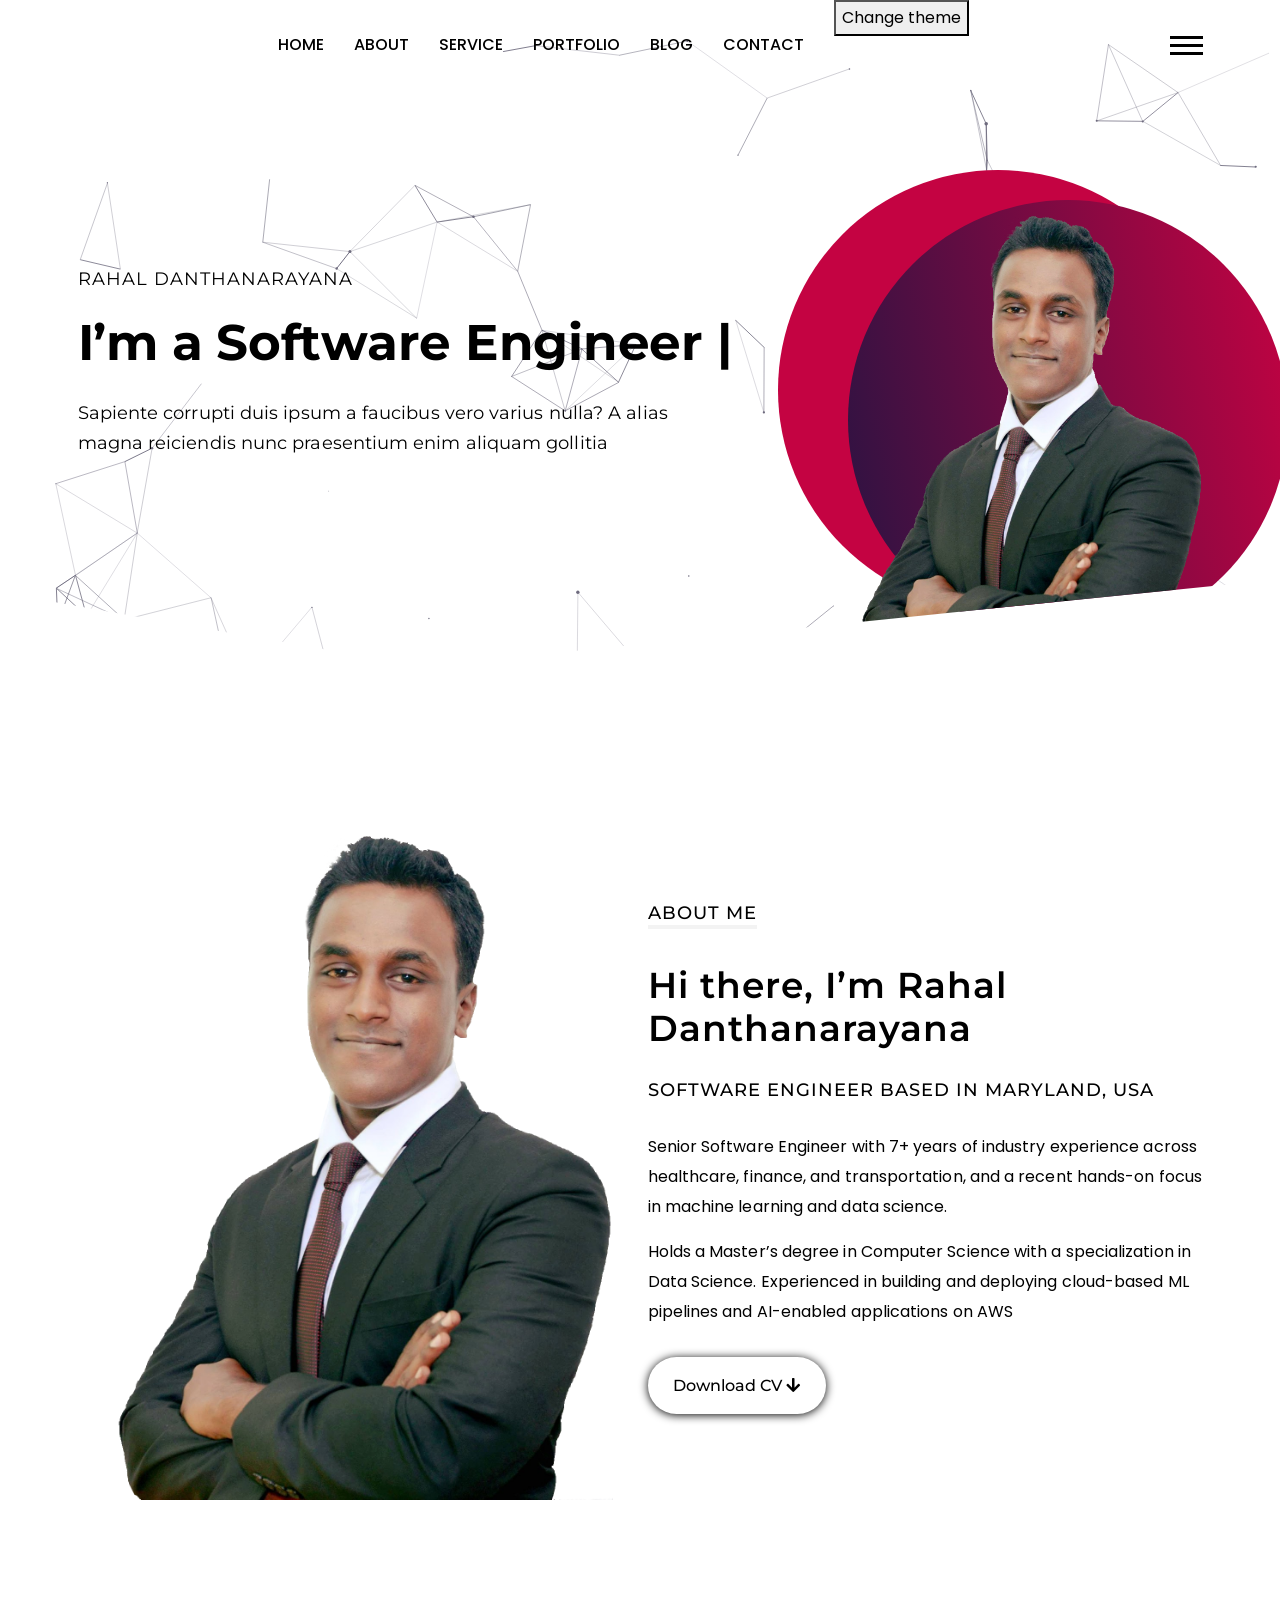
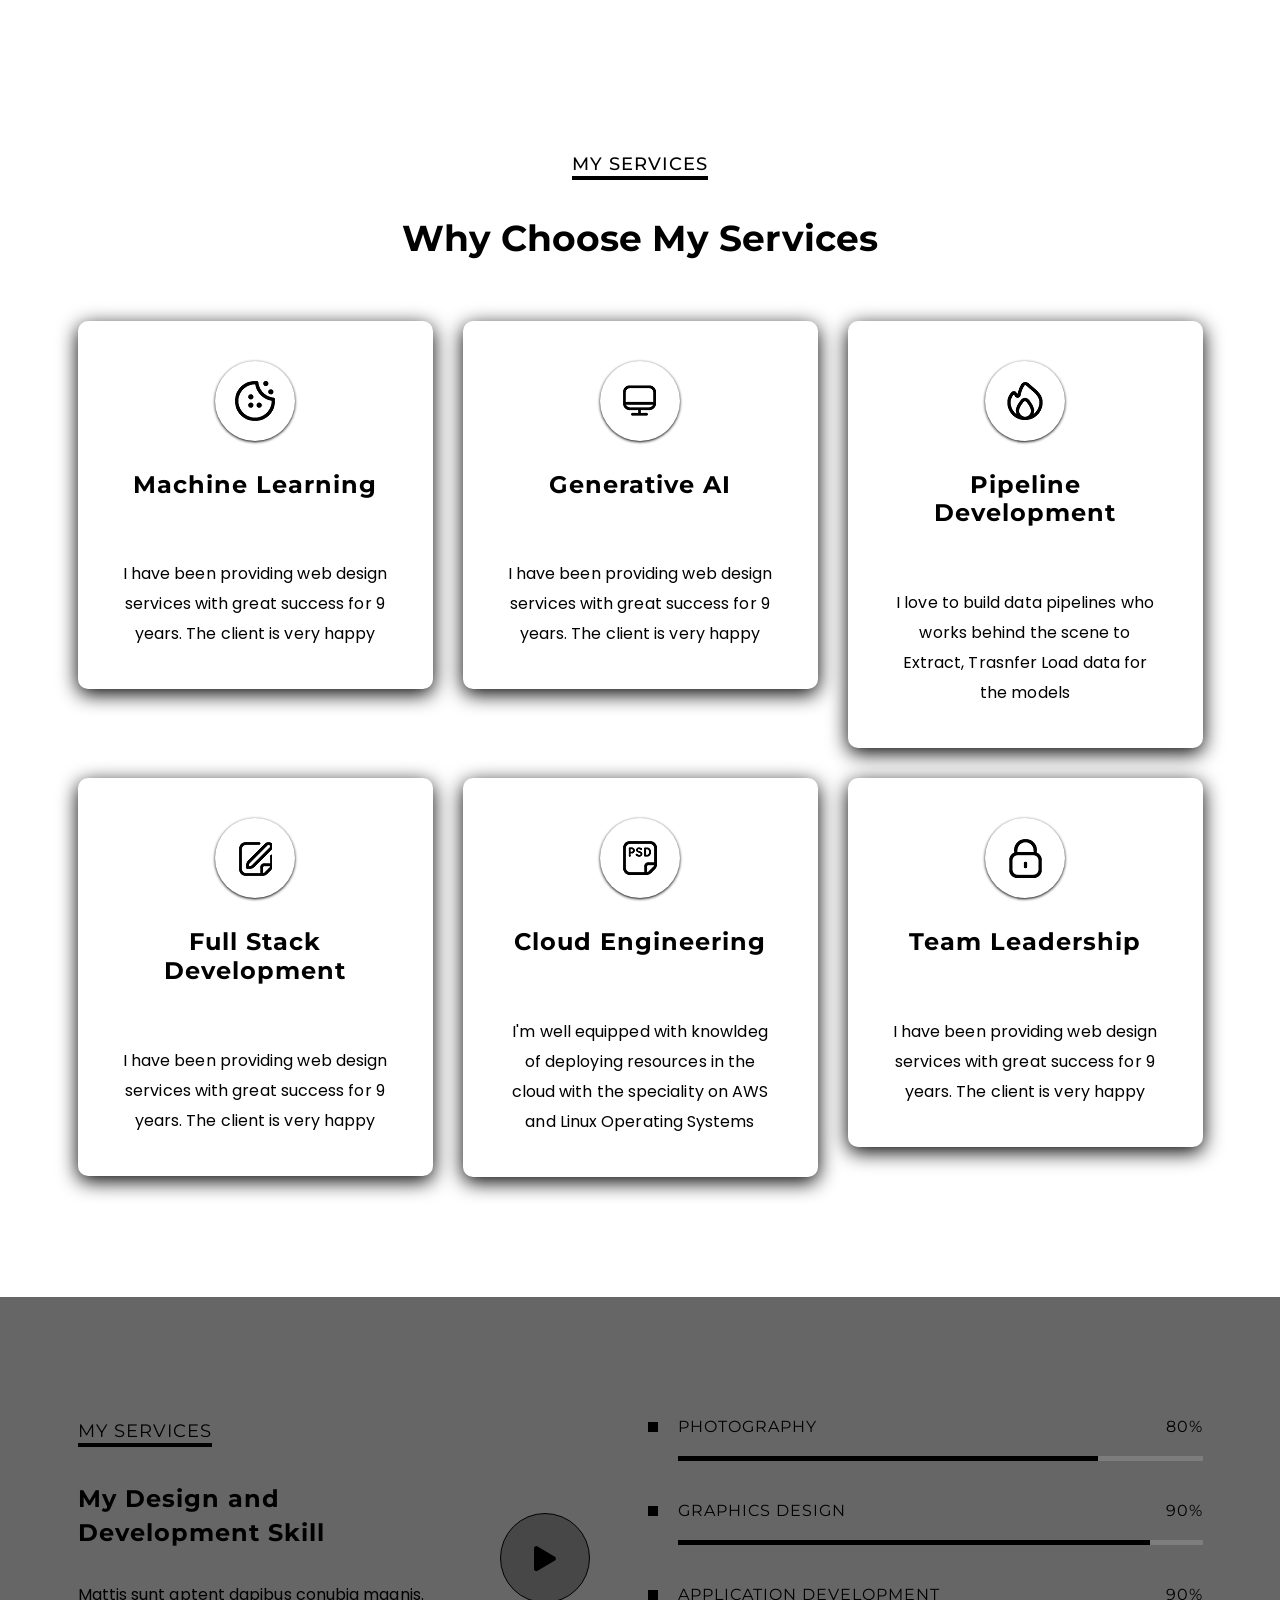
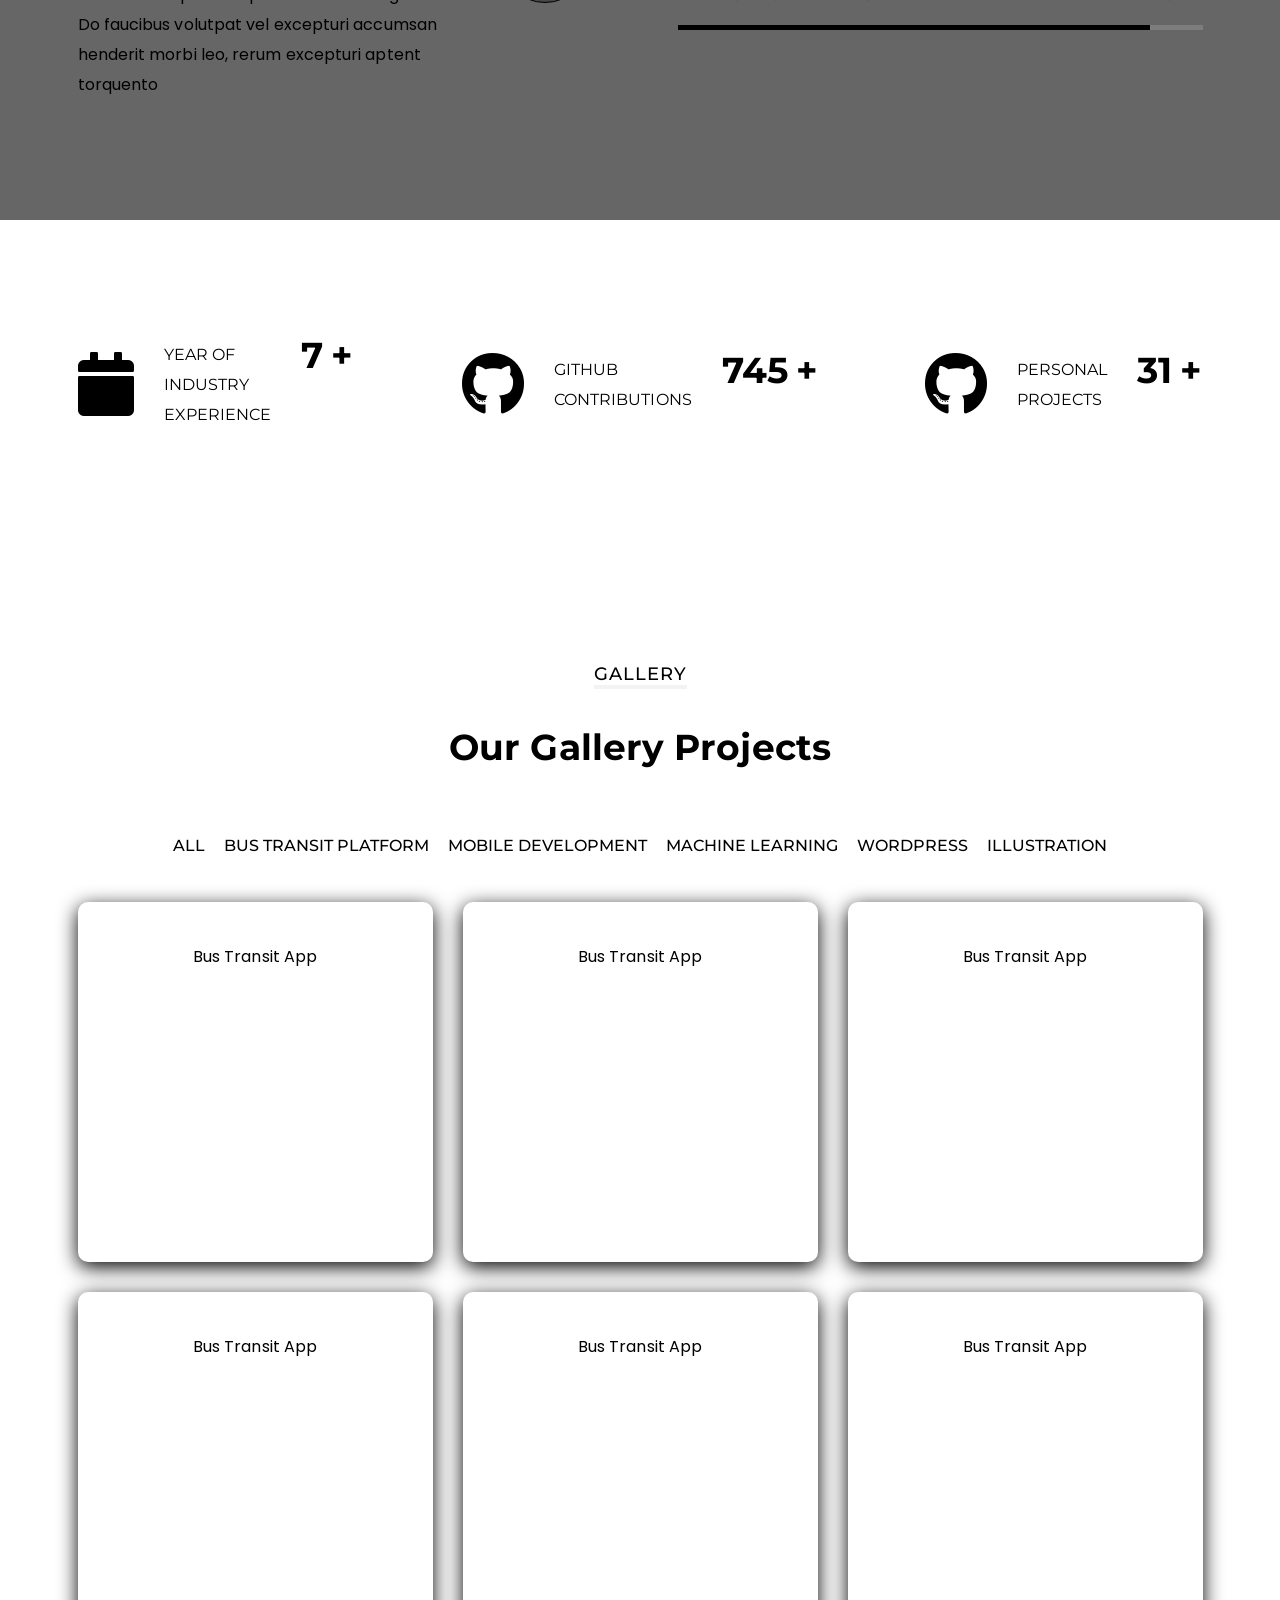
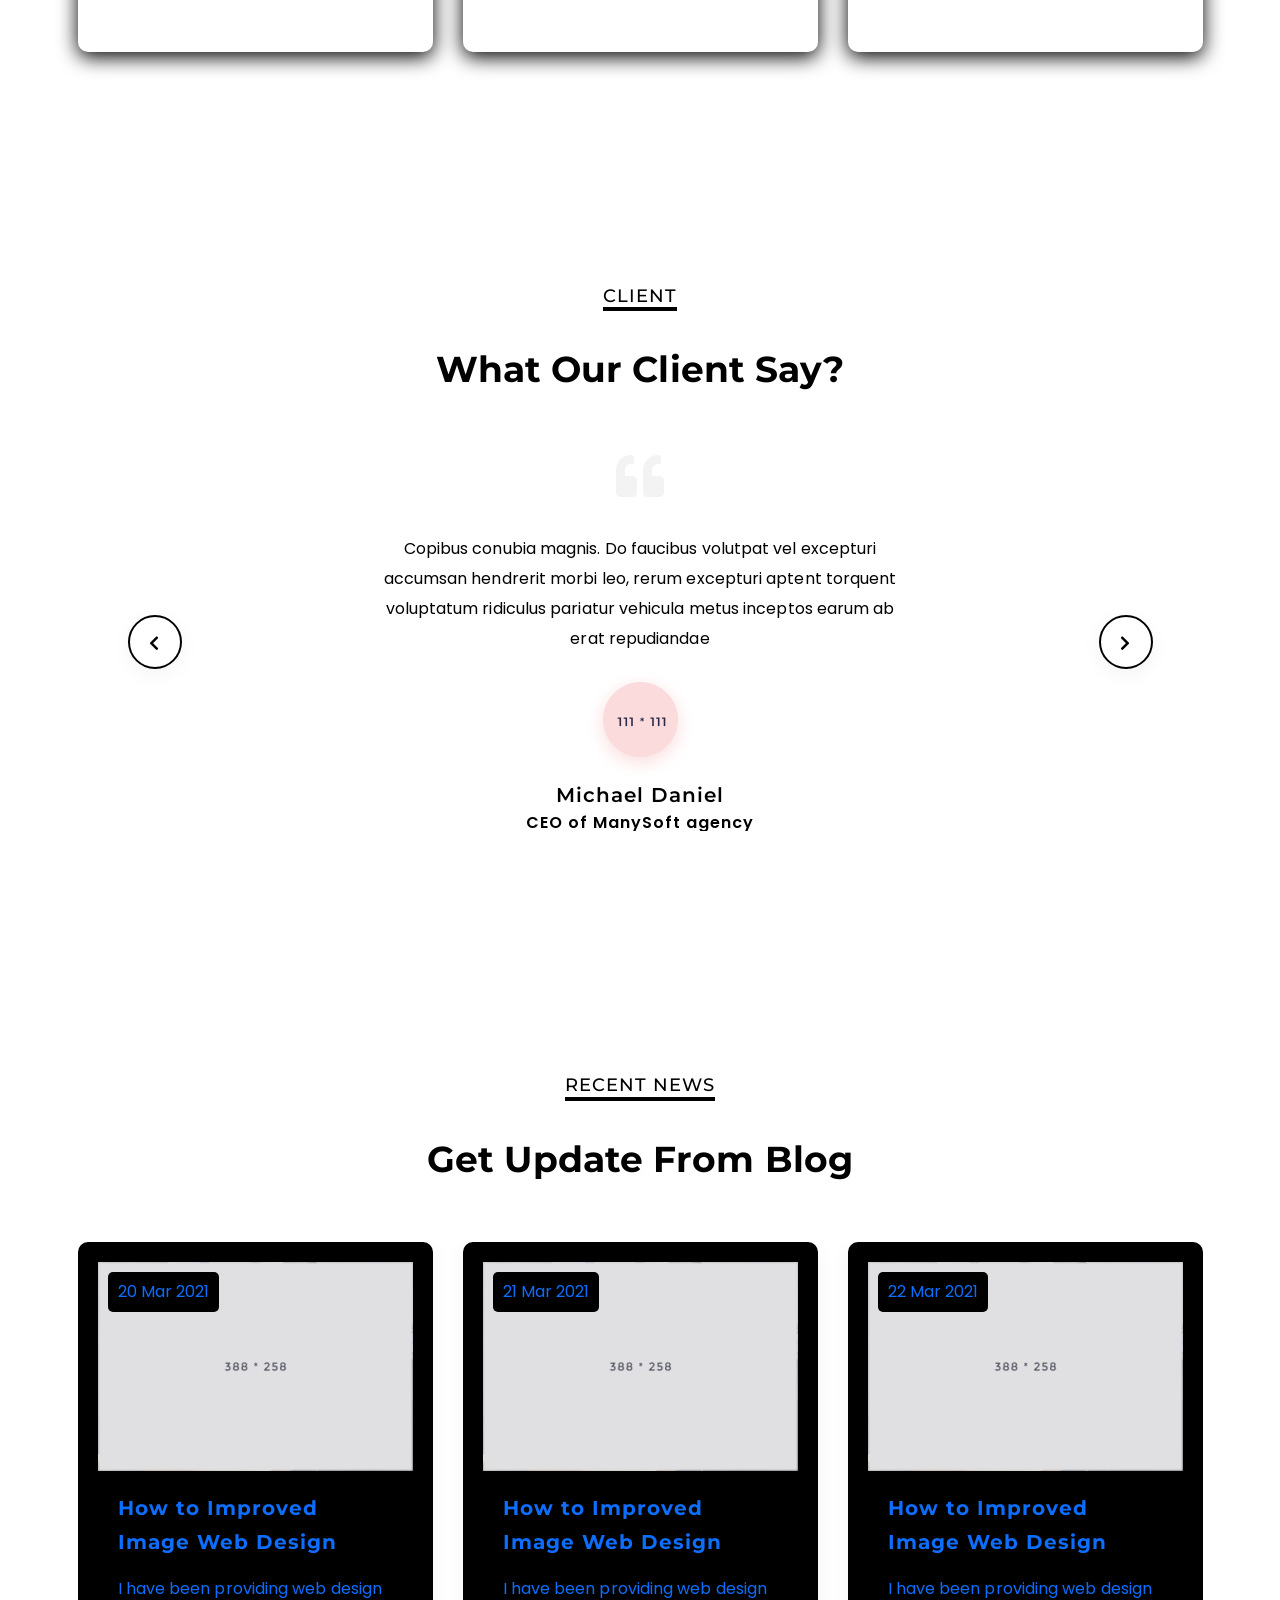
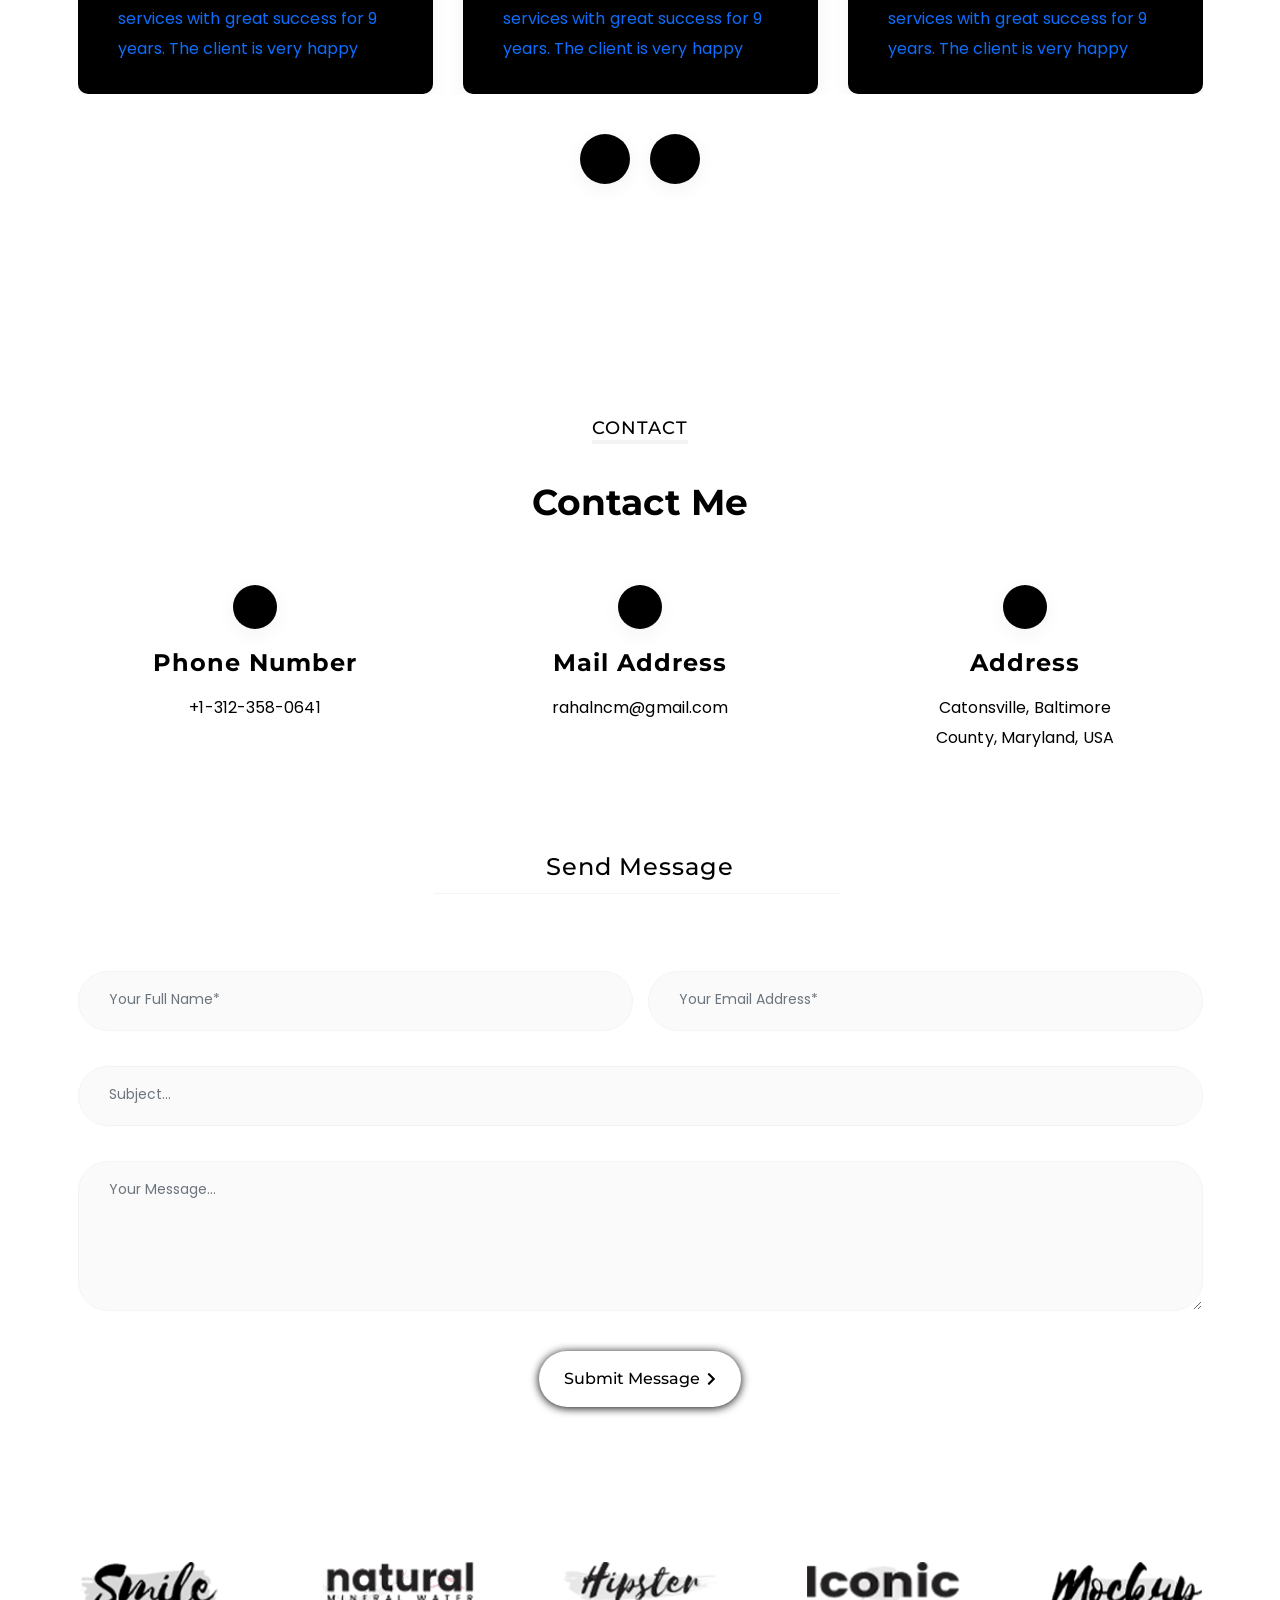
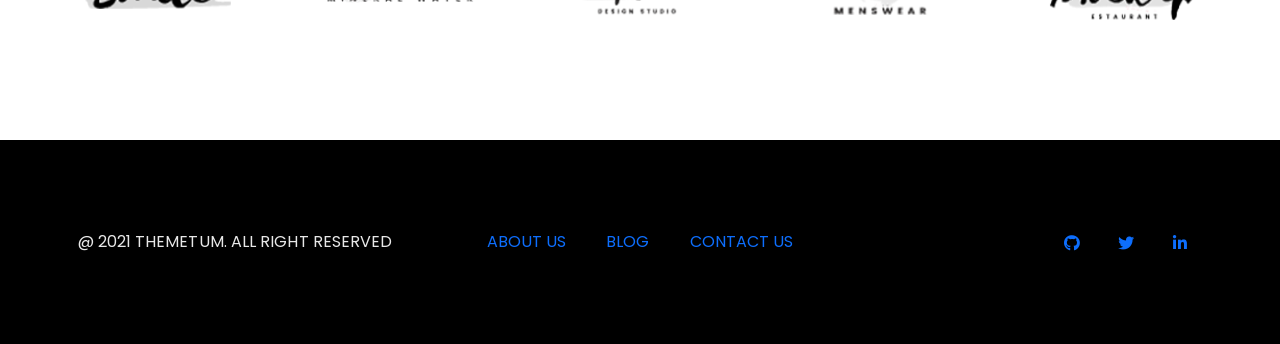
==== commit 145a92f9: "renamed files" ====
--- a/index.html
+++ b/index.html
@@ -4,12 +4,15 @@
 <head>	
 	<meta charset="utf-8">
 	<meta http-equiv="x-ua-compatible" content="ie=edge">
-	<title>  Koyta - Personal Portfolio HTML Template </title>
+	<title>  Rahal Danthanarayana </title>
 	<meta name="description" content="">
 	<meta name="viewport" content="width=device-width, initial-scale=1, shrink-to-fit=no">
+	<meta name="color-scheme" content="light dark" />
+    <meta name="theme-color" media="(prefers-color-scheme: dark)" />
+    <meta name="theme-color" media="(prefers-color-scheme: light)" />
 
 	<!-- Place favicon.ico in the root directory -->
-	<link rel="shortcut icon" type="image/x-icon" href="assets/img/logo/favicon.png">
+	<!-- <link rel="shortcut icon" type="image/x-icon" href="assets/img/logo/favicon.png"> -->
 	<!-- ========== Start Stylesheet ========== -->
 	<link href="assets/css/bootstrap.min.css" rel="stylesheet" />
 	<link href="assets/css/fontawesome.min.css" rel="stylesheet" />
@@ -22,6 +25,24 @@
 	<link href="style.css" rel="stylesheet">
 	<link href="assets/css/responsive.css" rel="stylesheet" />
 	<!-- ========== End Stylesheet ========== -->
+
+	<!-- defer to make sure it runs after the html is loaded -->
+	<script defer> 
+	window.addEventListener("DOMContentLoaded", (event) => {
+		 document.getElementById("theme").addEventListener("click", () => {
+            const meta = document.querySelector('meta[name="color-scheme"]');
+            if (meta.content === "light") {
+            meta.content = "dark";
+            document.body.classList.remove("light-mode");
+            document.body.classList.add("dark-mode");
+            } else {
+            meta.content = "light";
+            document.body.classList.remove("dark-mode");
+            document.body.classList.add("light-mode");
+            }
+        });
+	});
+    </script>
   
 </head>
 
@@ -38,10 +59,7 @@
 		<div class="main-navigation">
 			<nav id="navbar_top" class="navbar navbar-expand-lg">
 				<div class="container">
-					<a class="navbar-brand" href="../index.html">
-						<img src="assets/img/logo/logo.png" class="logo-display" alt="Itsol">
-						<img src="assets/img/logo/logo-dark.png" class="logo-scrolled" alt="Itsol">
-					</a>
+				
 					<button class="navbar-toggler" type="button" data-bs-toggle="collapse" data-bs-target="#main_nav" aria-expanded="false" aria-label="Toggle navigation">
 						<span class="navbar-toggler-icon"><i class="ti-menu-alt"></i></span>
 					</button>
@@ -77,6 +95,9 @@
 									Contact 
 								</a>
 							</li>
+							<li class="nav-item">
+								<button id="theme">Change theme</button>
+							</li>
 						</ul>
 					</div> <!-- navbar-collapse.// -->
 					<div class="side-menu">
@@ -89,7 +110,7 @@
 							<div class="side-about">
 								<img src="assets/img/02_koyta_img/blog/blog1.jpg" alt="thumb">
 								<h5 class="about-sub-title mt-30">
-									about Us
+									about Me
 								</h5>
 								<p class=" mb-0">
 									Lorem ipsum dolor sit amet, consectetur adipisicing elit. Neque ipsa architecto, debitis fugiat ut laborum accusamus, tempora autem excepturi aspernatur quod temporibus perferendis, consectetur a odit fugit facilis sapiente, eum!
@@ -102,7 +123,7 @@
 											<i class="fas fa-phone"></i>
 										</div>
 										<div class="side-addr-desc">
-											<span>+435-64773728</span>
+											<span>+1-312-358-0641</span>
 										</div>
 									</div>
 									<div class="side-addr-box">
@@ -110,7 +131,7 @@
 											<i class="fas fa-envelope"></i>
 										</div>
 										<div class="contact-addr-desc">
-											<span>Apoyoxo@gmail.com</span> 
+											<span>rahalncm@gmail.com</span> 
 										</div>
 									</div>
 									<div class="side-addr-box">
@@ -118,15 +139,14 @@
 											<i class="fas fa-map-marker-alt"></i>
 										</div>
 										<div class="side-addr-desc">
-											<span>FA - 154 Careon Street</span> 
+											<span> Catonsville, Maryland, 21227, USA</span> 
 										</div>
 									</div>
 								</div>
 								<ul class="side-social">
-									<li><a href="#"><i class="fab fa-facebook-f"></i></a></li>
-									<li><a href="#"><i class="fab fa-behance"></i></a></li>
-									<li><a href="#"><i class="fab fa-twitter"></i></a></li>
-									<li><a href="#"><i class="fab fa-linkedin-in"></i></a></li>
+									<li><a href="https://github.com/Rahal-Kanishka"><i class="fab fa-github"></i></a></li>
+								<li><a href="#"><i class="fab fa-twitter"></i></a></li>
+								<li><a href="https://www.linkedin.com/in/rahaldanthanrayana/"><i class="fab fa-linkedin-in"></i></a></li>
 								</ul>
 							</div>
 						</div>
@@ -142,34 +162,36 @@
 		<!-- Start Slider
 		============================================= -->
 		<div id="home" class="hero-section">
-			<div class="hero-single-2" style="background-image: url(assets/img/02_koyta_img/02.header.jpg)">
-                <div class="container">
+			<div class="hero-single-2 clippath-circle jarallax d-flex" data-jarallax='{"speed": 0.2}'>
+                 <canvas class="canvasParticles-two"></canvas>	               
+				<div class="container">
                     <div class="row g-5">
 						<div class="col-xl-8">
 							<div class="hero-content-2 wow fadeInLeft" data-wow-duration="4s" data-wow-delay=".2s">
 								<div class="hero-desc">
 									<h5 class="hero-sub-title">
-										Harry Jason
+										Rahal Danthanarayana
 									</h5>
 									<h2 class="hero-title">
-										I’m a Web Designer										
+										I’m a 
+										<span class="typed-strings">
+											  <span class="type_color">Software Engineer In Machine Learning</span>
+											  <span class="type_color">Full Stack Developer</span>
+											  <span class="type_color">Cloud Engineer</span>
+										</span>
+										<span class="typed"></span>										
 									</h2>
 									<div class="header-description">
 										<p>
 											Sapiente corrupti duis ipsum a faucibus vero varius nulla? A alias magna reiciendis nunc praesentium enim aliquam gollitia
 										</p>									
 									</div>
-									<div class="hero-btn">
-										<a href="#" target="_blank" class="tm-btn-1 demo2">
-											Go To Portfolio <i class="fas fa-chevron-right"></i>
-										</a>
-									</div>
 								</div>
                             </div>
 						</div>
 						<div class="col-xl-4">
 							<div class="hero-2-img wow fadeInRight" data-wow-duration="4s" data-wow-delay=".2s">
-								<img src="assets/img/02_koyta_img/header-right.png" alt="thumb">
+								<img src="assets/img/02_koyta_img/my_pic_background_edited_1.png" alt="thumb">
 							</div>
 						</div>
                     </div>
@@ -187,7 +209,7 @@
 						<div class="col-xl-6">
 							<div class="about-left wow fadeInLeft" data-wow-duration="4s" data-wow-delay=".2s">
 								<div class="about-pic">
-									<img src="assets/img/02_koyta_img/about-me.jpg" alt="thumb">
+									<img src="assets/img/02_koyta_img/my_pic_background_edited_1.png" alt="thumb">
 								</div>
 							</div>
 						</div>
@@ -195,20 +217,20 @@
 							<div class="about-right wow fadeInRight" data-wow-duration="4s" data-wow-delay=".2s">
 								<div class="about-right-content">
 									<h5 class="about-sub-title">
-										about Us
+										about Me
 									</h5>
 									<h2 class="about-title">
-										Hi there, I’m Herry Jason
+										Hi there, I’m Rahal Danthanarayana
 									</h2>
 									<h5 class="about-title-3">
-										Photographer based in newyork, usa
+										Software Engineer based in Maryland, USA
 									</h5>
 									<div class="about-txt mb-30">
 										<p>
-											Eeniam possimus magni quia posuere praesentium laboriosam laudantium laborum quam dignissim nihil fugiat cursus, elementum deleniti molestiae assumenda. Lste voluptatibus nascetur luctus vitae quam. 
+											Senior Software Engineer with 7+ years of industry experience across healthcare, finance, and transportation, and a recent hands-on focus in machine learning and data science. 
 										</p>
 										<p class="mb-0">
-											Dignissimos nobis dignissim tristique, sequi occaecat cum auctor facilis interdum torquent pulvinar tenetur tempor ibendum quod.
+											Holds a Master’s degree in Computer Science with a specialization in Data Science. Experienced in building and deploying cloud-based ML pipelines and AI-enabled applications on AWS
 										</p>
 									</div>
 									<div class="about-btns">
@@ -216,10 +238,6 @@
 											Download CV 
 											<i class="fas fa-arrow-down"></i>
 										</a>
-										<a href="#" class="tm-btn-3">
-											<i class="fas fa-print"></i> 
-											Print Cv
-										</a>
 									</div>
 								</div>
 							</div>
@@ -232,7 +250,7 @@
 		
 		<!-- Start Service
 		============================================= -->
-		<div id="service" class="service-area bg de-padding v-card-section wow fadeInUp" data-wow-duration="2s" data-wow-delay=".2s">
+		<div id="service" class="service-area de-padding v-card-section wow fadeInUp" data-wow-duration="2s" data-wow-delay=".2s">
 			<div class="container">
 				<div class="row">
 					<div class="col-xl-8 offset-xl-2">
@@ -256,12 +274,7 @@
 									</i>
 								</div>
 								<div class="service-content">
-									<h4>Graphics Design</h4>
-									<ul class="service-tag">
-										<li><a href="#">Web</a></li>
-										<li><a href="#">Graphics</a></li>
-										<li><a href="#">SEO</a></li>
-									</ul>
+									<h4>Machine Learning</h4>
 									<p>
 										I have been providing web design services with great success for 9 years. The client is very happy
 									</p>
@@ -276,12 +289,7 @@
 									</i>
 								</div>
 								<div class="service-content">
-									<h4>Web Design</h4>
-									<ul class="service-tag">
-										<li><a href="#">Web</a></li>
-										<li><a href="#">Graphics</a></li>
-										<li><a href="#">SEO</a></li>
-									</ul>
+									<h4>Generative AI</h4>
 									<p>
 										I have been providing web design services with great success for 9 years. The client is very happy
 									</p>
@@ -296,14 +304,9 @@
 									</i>
 								</div>
 								<div class="service-content">
-									<h4>Trendy Work</h4>
-									<ul class="service-tag">
-										<li><a href="#">Web</a></li>
-										<li><a href="#">Graphics</a></li>
-										<li><a href="#">SEO</a></li>
-									</ul>
+									<h4>Pipeline Development</h4>
 									<p>
-										I have been providing web design services with great success for 9 years. The client is very happy
+										I love to build data pipelines who works behind the scene to Extract, Trasnfer Load data for the models
 									</p>
 								</div>
 							</div>
@@ -316,12 +319,7 @@
 									</i>
 								</div>
 								<div class="service-content">
-									<h4>Easy To Customize</h4>
-									<ul class="service-tag">
-										<li><a href="#">Web</a></li>
-										<li><a href="#">Graphics</a></li>
-										<li><a href="#">SEO</a></li>
-									</ul>
+									<h4>Full Stack Development</h4>
 									<p>
 										I have been providing web design services with great success for 9 years. The client is very happy
 									</p>
@@ -336,14 +334,10 @@
 									</i>
 								</div>
 								<div class="service-content">
-									<h4>Adobe Photoshop</h4>
-									<ul class="service-tag">
-										<li><a href="#">Web</a></li>
-										<li><a href="#">Graphics</a></li>
-										<li><a href="#">SEO</a></li>
-									</ul>
+									<h4>Cloud Engineering</h4>
+									
 									<p>
-										I have been providing web design services with great success for 9 years. The client is very happy
+										I'm well equipped with knowldeg of deploying resources in the cloud with the speciality on AWS and Linux Operating Systems
 									</p>
 								</div>
 							</div>
@@ -356,12 +350,7 @@
 									</i>
 								</div>
 								<div class="service-content">
-									<h4>Web Development</h4>
-									<ul class="service-tag">
-										<li><a href="#">Web</a></li>
-										<li><a href="#">Graphics</a></li>
-										<li><a href="#">SEO</a></li>
-									</ul>
+									<h4>Team Leadership</h4>
 									<p>
 										I have been providing web design services with great success for 9 years. The client is very happy
 									</p>
@@ -436,41 +425,44 @@
 					<div class="counter-wpr grid-3">
 						<div class="fun-fact">
 							<div class="fun-fact-icon">
-								<img src="assets/img/02_koyta_img/icon/c1.png" alt="thumb">
+								<!-- <img src="assets/img/02_koyta_img/icon/c1.png" alt="thumb"> -->
+								<i class="fa fa-calendar fa-4x"></i>
 							</div>
 							<div class="fun-desc">
 								<span class="medium">
 									Year of
 									<br>
+									Industry <br>
 									Experience
 								</span>
-								<p class="timer" data-count="+"  data-to="20" data-speed="3000">20</p>
+								<p class="timer" data-count="+"  data-to="7" data-speed="3000">7</p>
 							</div>
 						</div>
 						<div class="fun-fact">
 							<div class="fun-fact-icon">
-								<img src="assets/img/02_koyta_img/icon/c2.png" alt="thumb">
+								<!-- <img src="assets/img/02_koyta_img/icon/c2.png" alt="thumb"> -->
+								<i class="fab fa-github fa-4x"></i>
 							</div>
 							<div class="fun-desc">
 								<span class="medium">
-									Global Working
+									Github
 									<br>
-									Client
+									Contributions
 								</span>
-								<p class="timer" data-count="+" data-to="20" data-speed="3000">20</p>
+								<p class="timer" data-count="+" data-to="745" data-speed="3000">745</p>
 							</div>
 						</div>
 						<div class="fun-fact">
 							<div class="fun-fact-icon">
-								<img src="assets/img/02_koyta_img/icon/c3.png" alt="thumb">
+								<i class="fab fa-github fa-4x"></i>
 							</div>
 							<div class="fun-desc">
 								<span class="medium">
-									Awards
+									Personal
 									<br>
-									Win
+									Projects
 								</span>
-								<p class="timer" data-count="+" data-to="20" data-speed="3000">20</p>
+								<p class="timer" data-count="+" data-to="31" data-speed="3000">31</p>
 							</div>
 						</div>
 					</div>
@@ -481,7 +473,7 @@
 		
 		<!-- Start Project Area
 		============================================= -->
-		<div id="work" class="project-area bg de-padding">
+		<div id="work" class="project-area de-padding">
 			<div class="container">
 				<div class="row">
 					<div class="col-xl-8 offset-xl-2">
@@ -501,13 +493,13 @@
 							   All
 						</button>
 						<button class="btn fil-cat filter" data-rel="web" data-filter=".web">
-							UI Design
+							Bus Transit Platform
 						</button>
 						<button class="btn fil-cat filter" data-rel="flyers" data-filter=".flyers">
-							Web Development
+							Mobile Development 
 						</button> 
 						<button class="btn fil-cat filter" data-rel="graphic" data-filter=".graphic">
-							Graphic Design
+							Machine Learning
 						</button>
 						<button class="btn fil-cat filter" data-rel="wordpress" data-filter=".wordpress">
 							Wordpress
@@ -520,12 +512,13 @@
 						<div class="portfolio-grid grid-3">
 							<div class="project-box tile scale-anm web graphic" >
 								<div class="port-pic">
-									<img src="assets/img/02_koyta_img/portfolio/1.jpg" alt="thumb">
+									<div class="service-box" style="height: 40vh;">
+										Bus Transit App
+									</div>
 									<div class="port-overlay">
 										<div class="port-content">
-											<h5>01. Cteative Frame</h5>
-											<span>Web Design</span>
-											<a href="assets/img/02_koyta_img/portfolio/2.jpg" class="item popup-link">
+											<h5>More Info</h5>
+											<a href="assets/img/projects/flutter_2.png" class="item popup-link">
 												<i class="fas fa-eye"></i>
 											</a>
 										</div>
@@ -534,35 +527,51 @@
 							</div>
 							<div class="project-box tile scale-anm flyers wordpress">
 								<div class="port-pic">
-									<img src="assets/img/02_koyta_img/portfolio/2.jpg" alt="thumb">
+									<div class="service-box" style="height: 40vh;">
+										Bus Transit App
+									</div>
 									<div class="port-overlay">
 										<div class="port-content">
 											<h5>02. Cteative Frame</h5>
 											<span>Web Design</span>
-											<a href="assets/img/02_koyta_img/portfolio/2.jpg" class="item popup-link">
+											<a href="assets/img/projects/map_2.png" class="item popup-link">
 												<i class="fas fa-eye"></i>
 											</a>
 										</div>
 									</div>
+									<div class="port-overlay">
+										<div class="port-content">
+											<h5>02. Cteative Frame</h5>
+											<span>Web Design</span>
+											<a href="assets/img/projects/map_3.png" class="item popup-link">
+												<i class="fas fa-eye"></i>
+											</a>
+										</div>
+									</div>
 								</div>
 							</div>
 							<div class="project-box tile scale-anm web illus">
 							  <div class="port-pic">
-									<img src="assets/img/02_koyta_img/portfolio/3.jpg" class="ht" alt="thumb">
+									<div class="service-box" style="height: 40vh;">
+										Bus Transit App
+									</div>
 									<div class="port-overlay">
 										<div class="port-content">
 											<h5>03. Cteative Frame</h5>
 											<span>Web Design</span>
-											<a href="assets/img/02_koyta_img/portfolio/3.jpg" class="item popup-link">
+											<a href="assets/img/projects/zerorisk_2.JPG" class="item popup-link">
 												<i class="fas fa-eye"></i>
 											</a>
 										</div>
 									</div>
+									
 								</div>
 							</div>
 							<div class="project-box tile scale-anm flyers">
 								<div class="port-pic">
-									<img src="assets/img/02_koyta_img/portfolio/4.jpg" alt="thumb">
+									<div class="service-box" style="height: 40vh;">
+										Bus Transit App
+									</div>
 									<div class="port-overlay">
 										<div class="port-content">
 											<h5>04. Cteative Frame</h5>
@@ -576,7 +585,9 @@
 							</div>
 							<div class="project-box tile scale-anm web" >
 								<div class="port-pic">
-									<img src="assets/img/02_koyta_img/portfolio/5.jpg" alt="thumb">
+									<div class="service-box" style="height: 40vh;">
+										Bus Transit App
+									</div>
 									<div class="port-overlay">
 										<div class="port-content">
 											<h5>05. Cteative Frame</h5>
@@ -590,7 +601,9 @@
 							</div>
 							<div class="project-box tile scale-anm bcards" >
 								<div class="port-pic">
-									<img src="assets/img/02_koyta_img/portfolio/6.jpg" alt="thumb">
+									<div class="service-box" style="height: 40vh;">
+										Bus Transit App
+									</div>
 									<div class="port-overlay">
 										<div class="port-content">
 											<h5>06. Cteative Frame</h5>
@@ -605,12 +618,6 @@
 						</div>
 					</div>
 					<!--Portfolio-->
-				</div>
-				<div class="port-load text-center mt-70">
-					<a href="#" class="tm-btn-2">
-						Load More 
-						<i class="fas fa-chevron-right"></i>
-					</a>
 				</div>
 			</div>
 		</div>
@@ -686,159 +693,6 @@
 		</div>
 		<!-- End Feedback -->
 		
-		<!-- Start Price
-		============================================= -->
-        <div id="pricing" class="item-area bg de-padding">
-			<div class="container">
-				<div class="row">
-					<div class="col-xl-8 offset-xl-2">
-						<div class="site-title mb-60 text-center">
-							<h5 class="about-sub-title">
-								Pricing Table
-							</h5>
-							<h2 class="mb-0">
-								Easy Pricing Process
-							</h2>
-						</div>
-					</div>
-				</div>
-                <div class="price-wpr">
-					<div class="row g-5">
-						<div class="col-xl-4 col-md-6">
-							<div class="price-content wow fadeInLeft" data-wow-duration="2s" data-wow-delay=".2s">
-								<div class="price-icon">
-									<i>
-										<img src="assets/img/02_koyta_img/icon/p1.png" alt="thumb">
-									</i>
-								</div>
-								<div class="price-box">
-									<div class="price-head">
-										<div class="price-rib">
-											<span class="price-ribbon-title">Silver</span>
-										</div>
-									</div>
-									<div class="price-info">
-										<ul>
-											<li>
-												<i class="fas fa-check"></i>
-												1 Home Page
-											</li>
-											<li>
-												<i class="fas fa-check"></i>
-												2 Home Page Design
-											</li>
-											<li>
-												<i class="fas fa-check"></i>
-												<del>Unlimited Inner Page</del>
-											</li>
-											<li>
-												<i class="fas fa-check"></i>
-												<del>50 Elelments</del>
-											</li>
-											<li>
-												<i class="fas fa-check"></i>
-												Support
-											</li>
-										</ul>
-									</div>
-									<div class="price-bottom">
-										<a href="#" class="tm-btn-4">$30 ORDER</a>
-									</div>
-								</div>
-							</div>
-						</div>
-						<div class="col-xl-4 col-md-6">
-							<div class="price-content wow fadeInUp" data-wow-duration="2s" data-wow-delay=".2s">
-								<div class="price-icon">
-									<i>
-										<img src="assets/img/02_koyta_img/icon/3.png" alt="thumb">
-									</i>
-								</div>
-								<div class="price-box">
-									<div class="price-head">
-										<div class="price-rib">
-											<span class="price-ribbon-title">Enterprise</span>
-										</div>
-									</div>
-									<div class="price-info">
-										<ul>
-											<li>
-												<i class="fas fa-check"></i>
-												3 Home HTML
-											</li>
-											<li>
-												<i class="fas fa-check"></i>
-												5 Home Page Design
-											</li>
-											<li>
-												<i class="fas fa-check"></i>
-												Unlimited Inner Page
-											</li>
-											<li>
-												<i class="fas fa-check"></i>
-												50 Elelments
-											</li>
-											<li>
-												<i class="fas fa-check"></i>
-												Support
-											</li>
-										</ul>
-									</div>
-									<div class="price-bottom">
-										<a href="#" class="tm-btn-4 price-active">$50 ORDER</a>
-									</div>
-								</div>
-							</div>
-						</div>
-						<div class="col-xl-4 col-md-6">
-							<div class="price-content wow fadeInRight" data-wow-duration="2s" data-wow-delay=".2s">
-								<div class="price-icon">
-									<i>
-										<img src="assets/img/02_koyta_img/icon/p2.png" alt="thumb">
-									</i>
-								</div>
-								<div class="price-box">
-									<div class="price-head">
-										<div class="price-rib">
-											<span class="price-ribbon-title">Golden</span>
-										</div>
-									</div>
-									<div class="price-info">
-										<ul>
-											<li>
-												<i class="fas fa-check"></i>
-												1 Home Page
-											</li>
-											<li>
-												<i class="fas fa-check"></i>
-												2 Home Page Design
-											</li>
-											<li>
-												<i class="fas fa-check"></i>
-												Unlimited Inner Page
-											</li>
-											<li>
-												<i class="fas fa-check"></i>
-												50 Elelments
-											</li>
-											<li>
-												<i class="fas fa-check"></i>
-												Support
-											</li>
-										</ul>
-									</div>
-									<div class="price-bottom">
-										<a href="#" class="tm-btn-4">$60 ORDER</a>
-									</div>
-								</div>
-							</div>
-						</div>
-					</div>
-                </div>
-            </div>
-        </div>
-        <!-- End Price -->
-		
 		<!-- Start Blog
 		============================================= -->
 		<div id="blog" class="blog-area de-padding blog-bg">
@@ -944,7 +798,7 @@
 								Contact
 							</h5>
 							<h2 class="mb-0">
-								Contact Us
+								Contact Me
 							</h2>
 						</div>
 					</div>
@@ -960,8 +814,7 @@
 										</div>
 										<div class="contact-addr-desc">
 											<h4>Phone Number</h4>
-											<span>+435-64773728,</span> <br>
-											<span>+062-35363782588</span>
+											<span>+1-312-358-0641</span> 
 										</div>
 									</div>
 								</div>
@@ -972,8 +825,7 @@
 										</div>
 										<div class="contact-addr-desc">
 											<h4>Mail Address</h4>
-											<span>Apoyoxo@gmail.com</span> 
-											<span>Vestorygasmo@gmail.com</span>
+											<span>rahalncm@gmail.com</span> 
 										</div>
 									</div>
 								</div>
@@ -983,9 +835,9 @@
 											<i class="fas fa-map-marker-alt"></i>
 										</div>
 										<div class="contact-addr-desc">
-											<h4>Office Address</h4>
-											<span>FA - 154 Careon Street,</span> 
-											<span>California, USA</span>
+											<h4>Address</h4>
+											<span>Catonsville, Baltimore County,</span> 
+											<span>Maryland, USA</span>
 										</div>
 									</div>
 								</div>
@@ -1075,11 +927,9 @@
 						</div>
 						<div class="col-xl-4">
 							<ul class="footer-social">
-								<li><a href="#"><i class="fab fa-facebook-f"></i></a></li>
-								<li><a href="#"><i class="fab fa-behance"></i></a></li>
+								<li><a href="https://github.com/Rahal-Kanishka"><i class="fab fa-github"></i></a></li>
 								<li><a href="#"><i class="fab fa-twitter"></i></a></li>
-								<li><a href="#"><i class="fab fa-instagram"></i></a></li>
-								<li><a href="#"><i class="fab fa-linkedin-in"></i></a></li>
+								<li><a href="https://www.linkedin.com/in/rahaldanthanrayana/"><i class="fab fa-linkedin-in"></i></a></li>
 							</ul>
 						</div>
 					</div>
@@ -1102,6 +952,7 @@
     <script src=" assets/js/jquery.easing.min.js"></script>
     <script src=" assets/js/bootstrap-menu.js"></script>
     <script src=" assets/js/jquery.magnific-popup.min.js"></script>
+    <script src=" assets/js/parallax.js"></script>	
     <script src=" assets/js/modernizr.custom.13711.js"></script>
     <script src=" assets/js/wow.min.js"></script>
     <script src=" assets/js/isotope.pkgd.min.js"></script>
@@ -1112,6 +963,7 @@
 	<script src=" assets/js/owl.carousel.min.js"></script>
 	<script src=" assets/js/progress-bar.min.js"></script>
 	<script src=" assets/js/typed.js"></script>
+	<script src=" assets/js/jquery.particles.min.js"></script>
 	<script src=" assets/js/YTPlayer.min.js"></script>
 	<script src=" assets/js/active-class.js"></script>
     <script src=" assets/js/main.js"></script>	
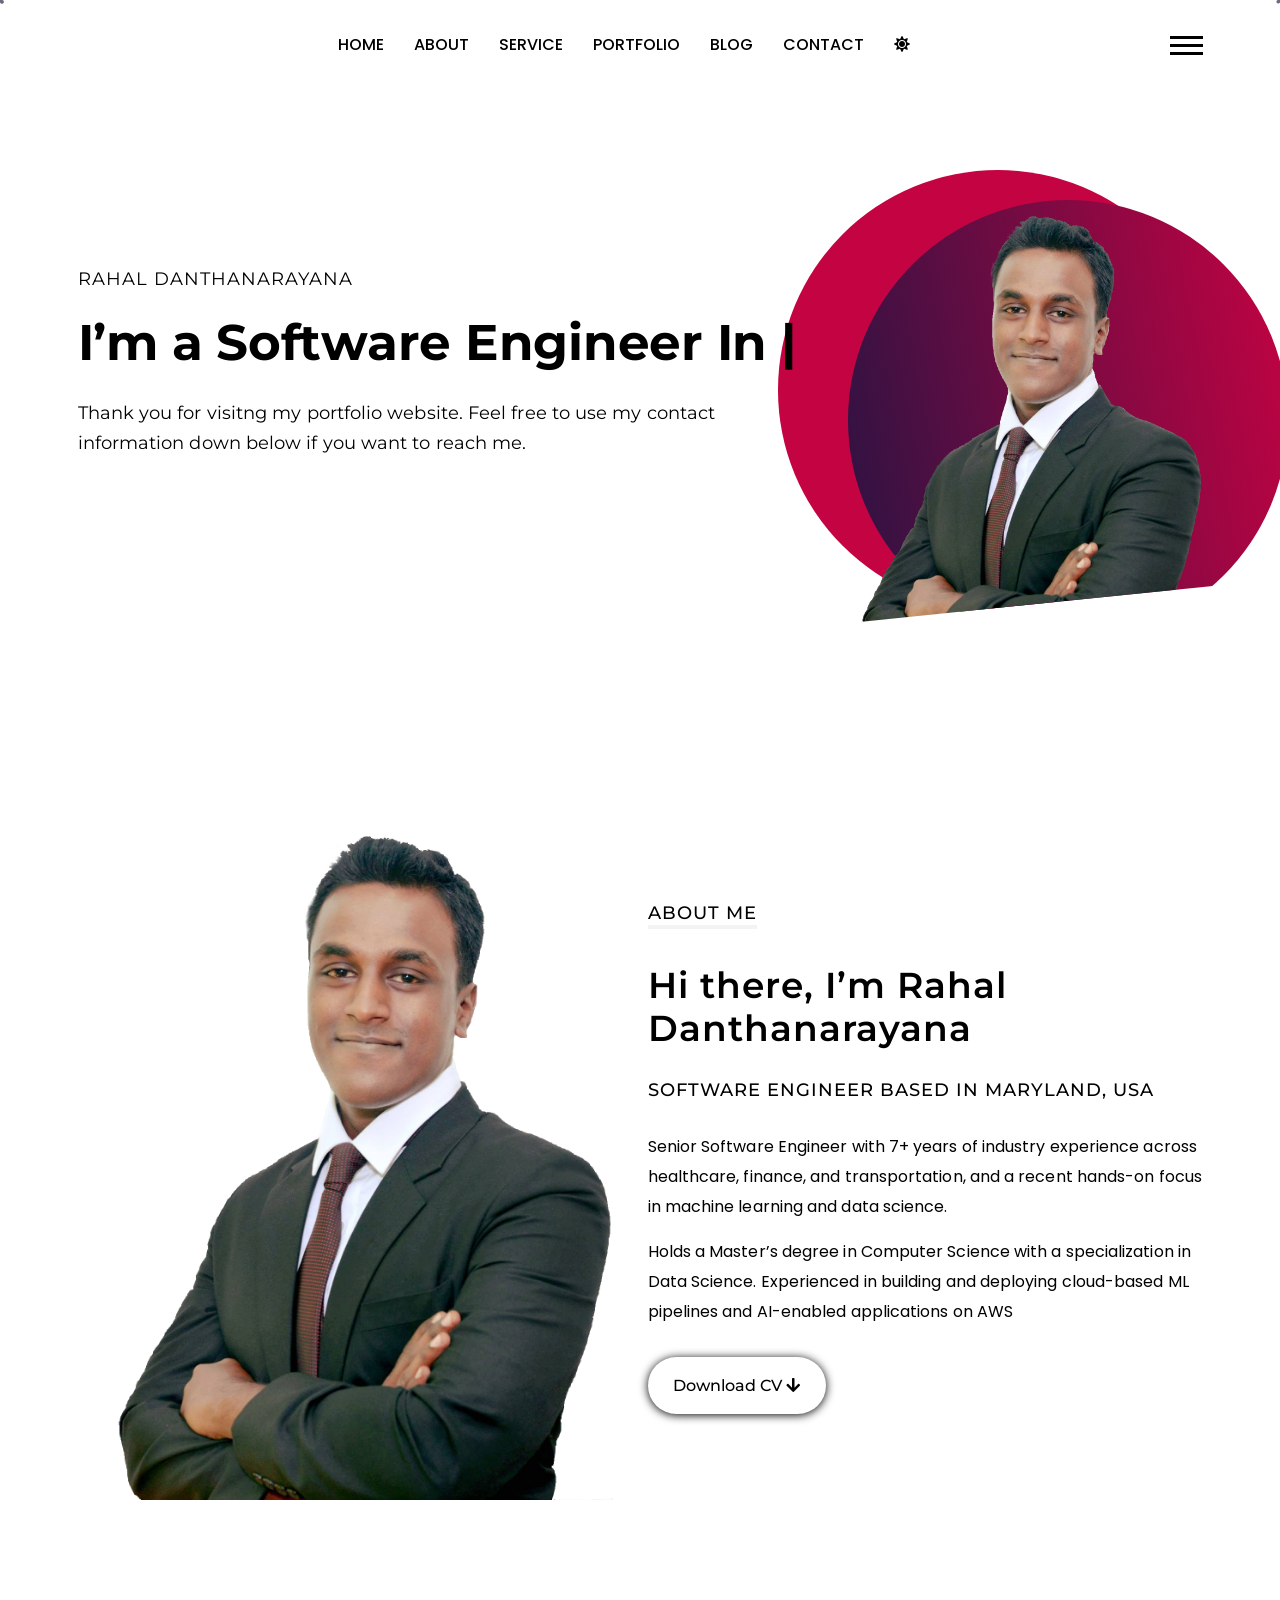
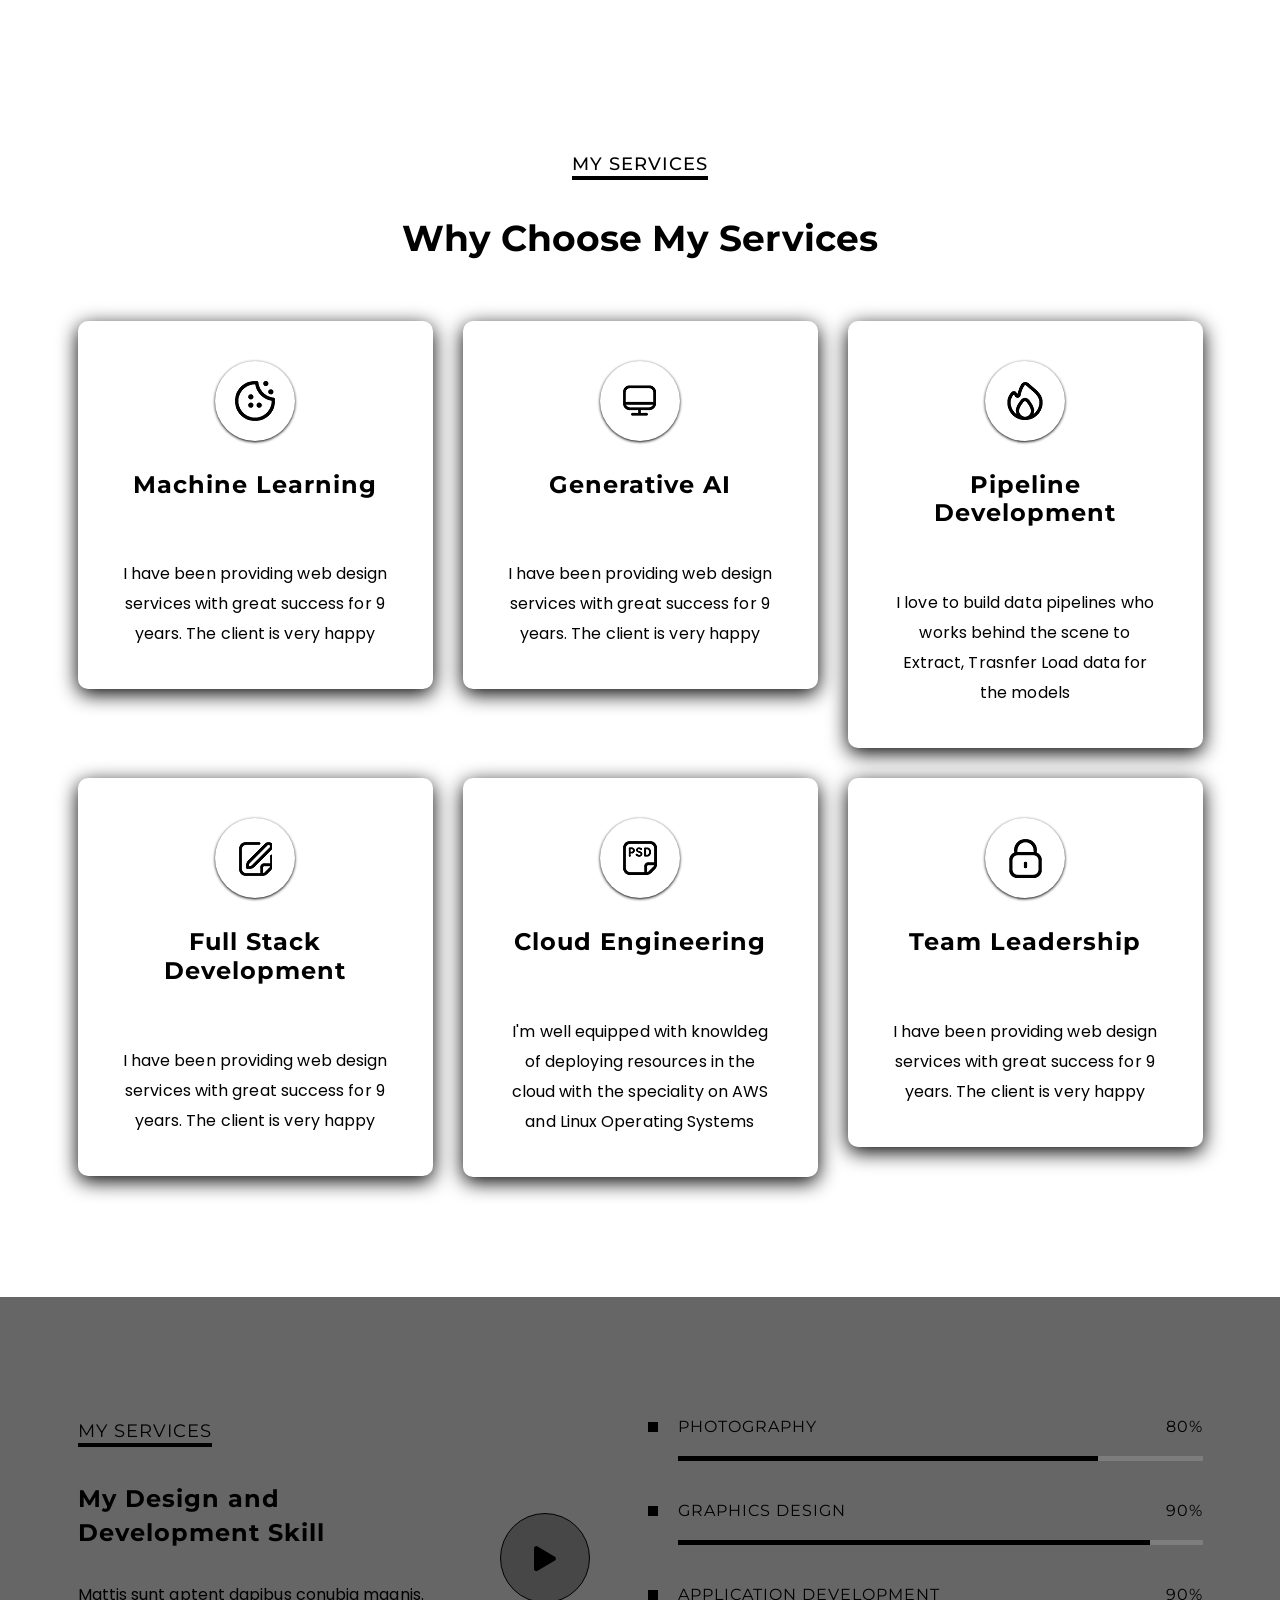
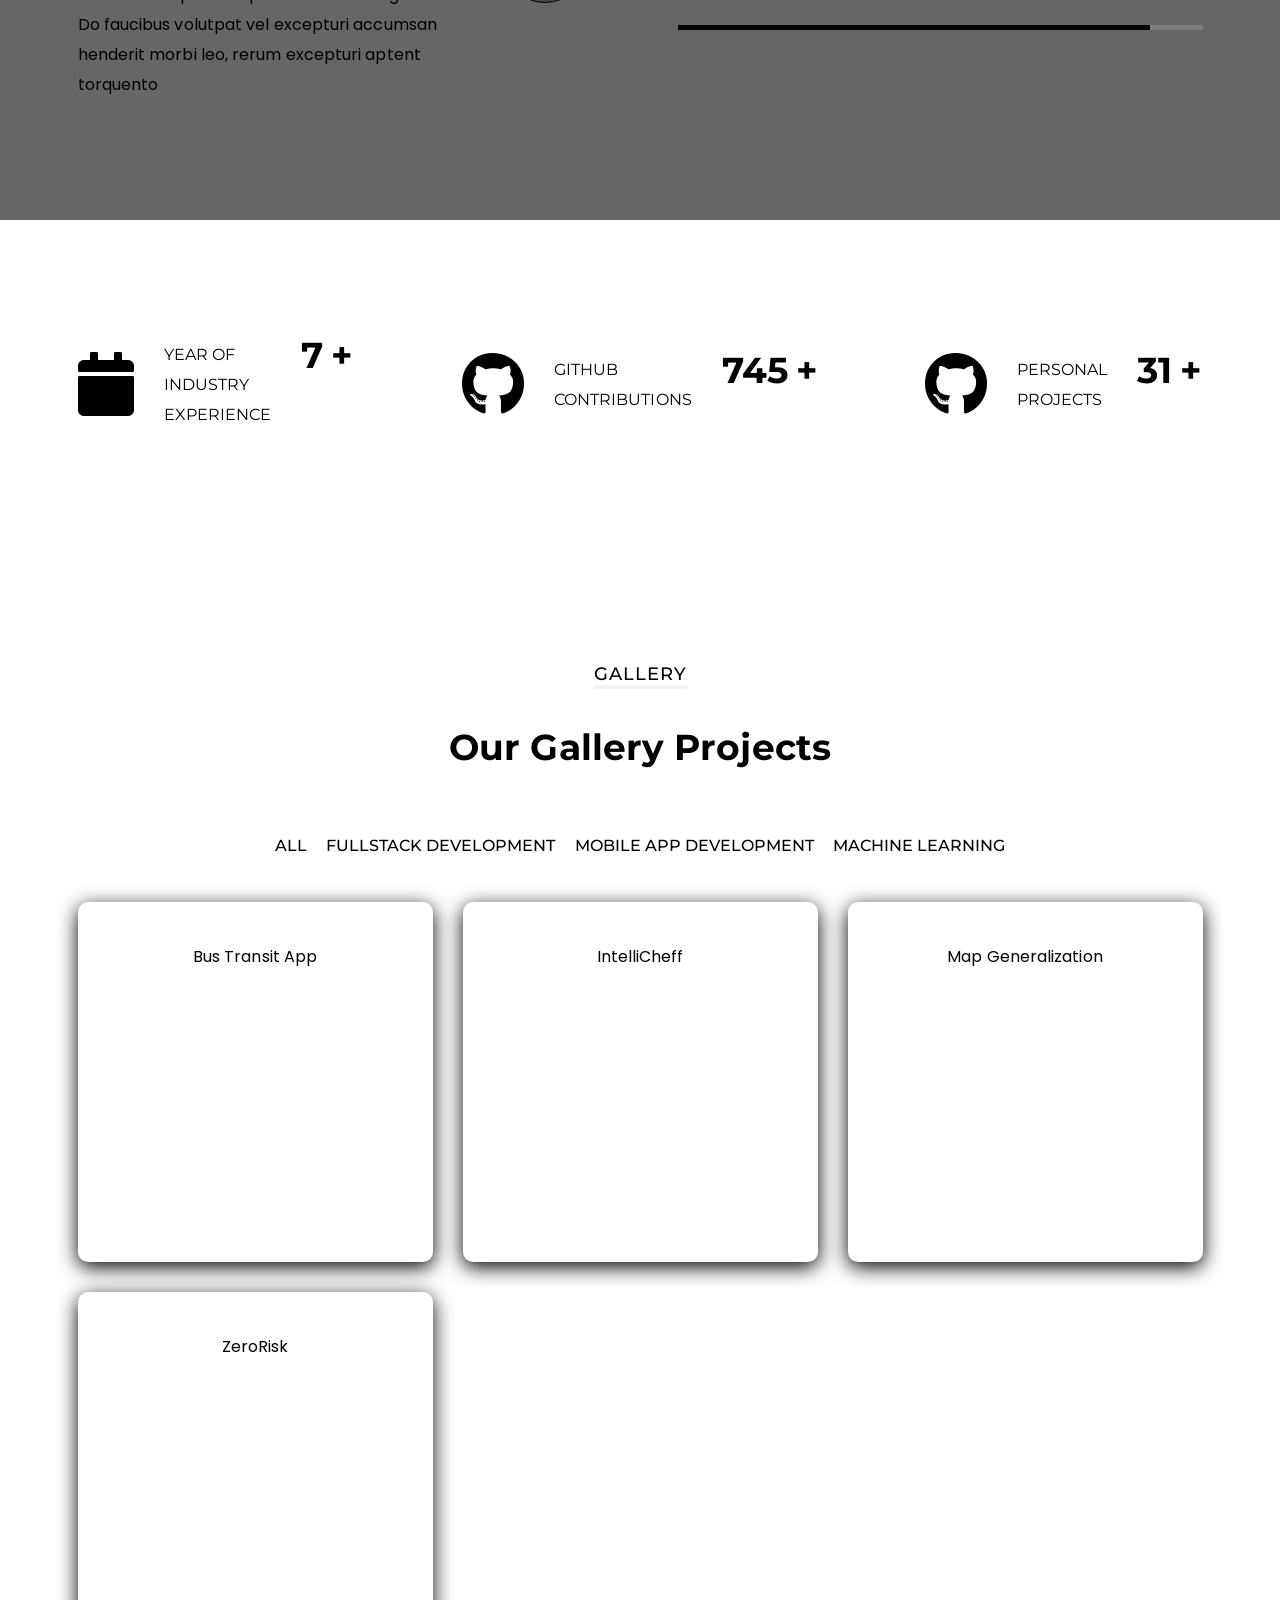
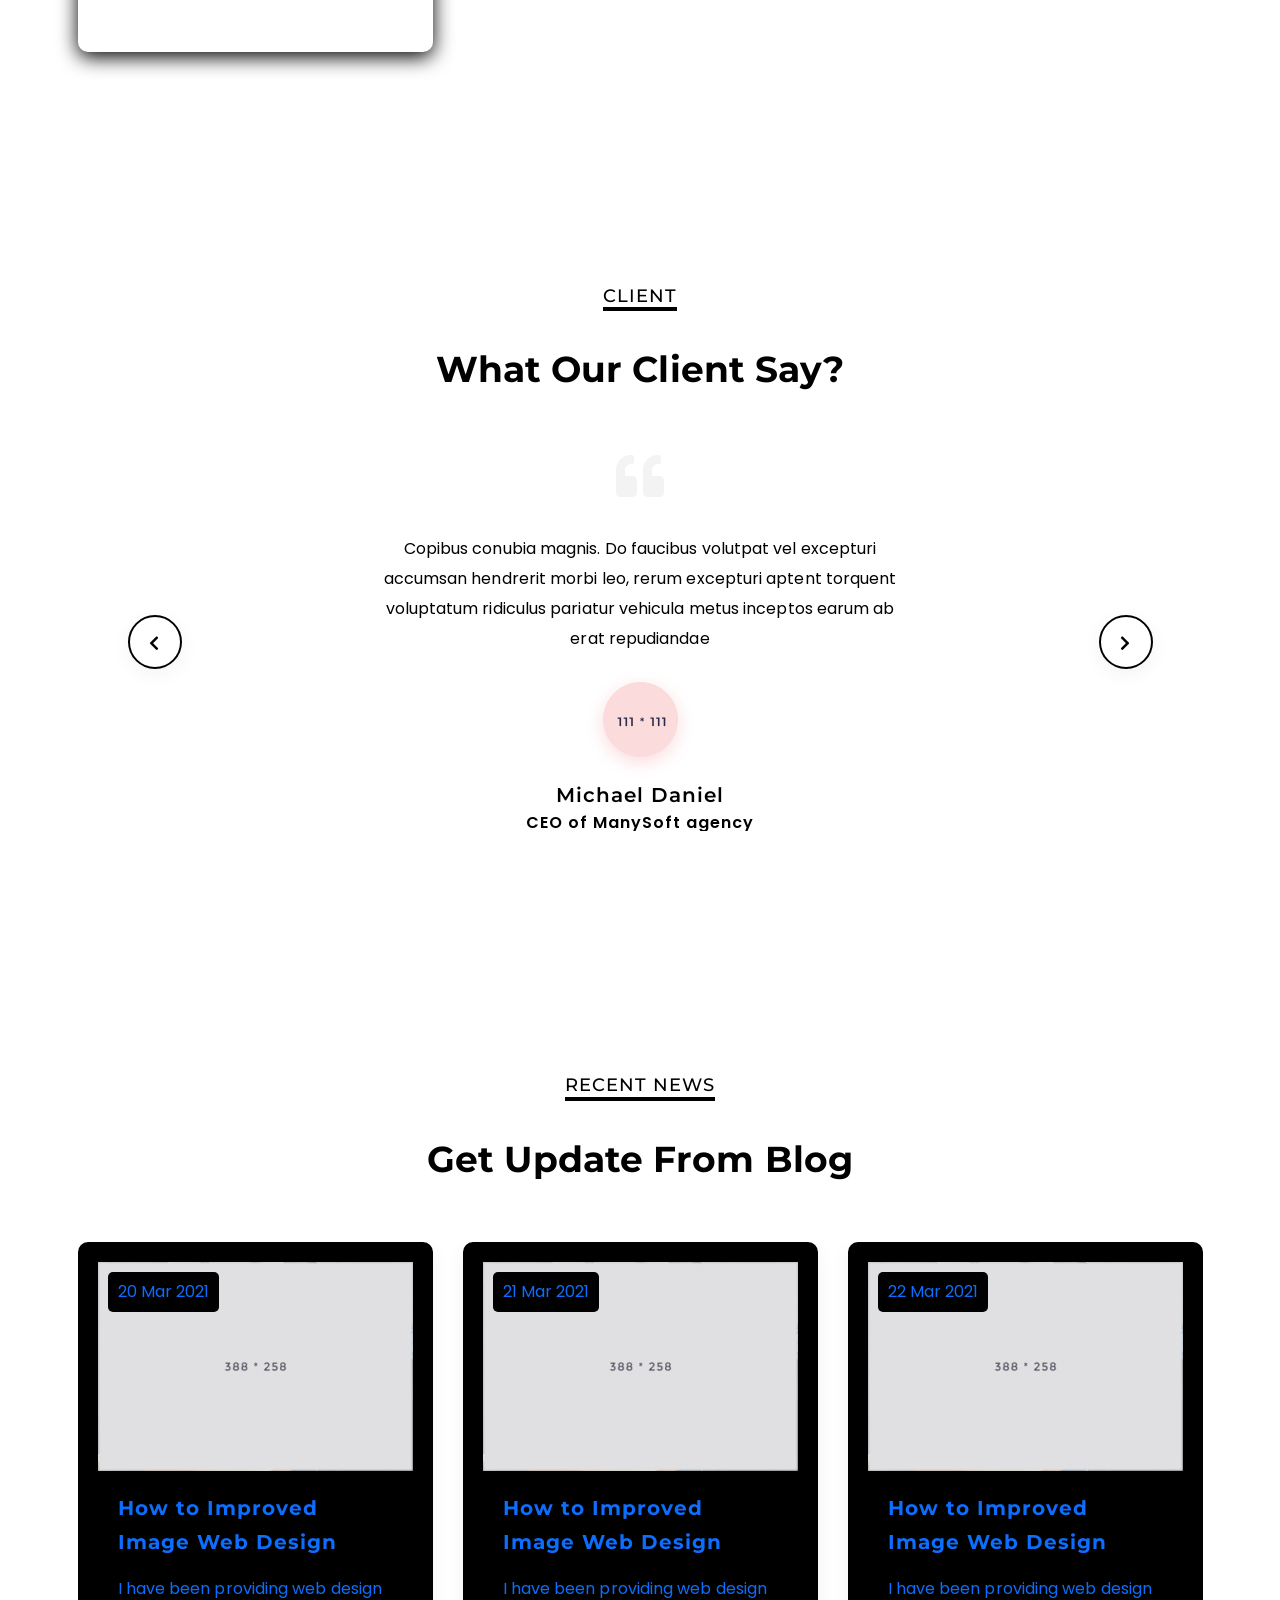
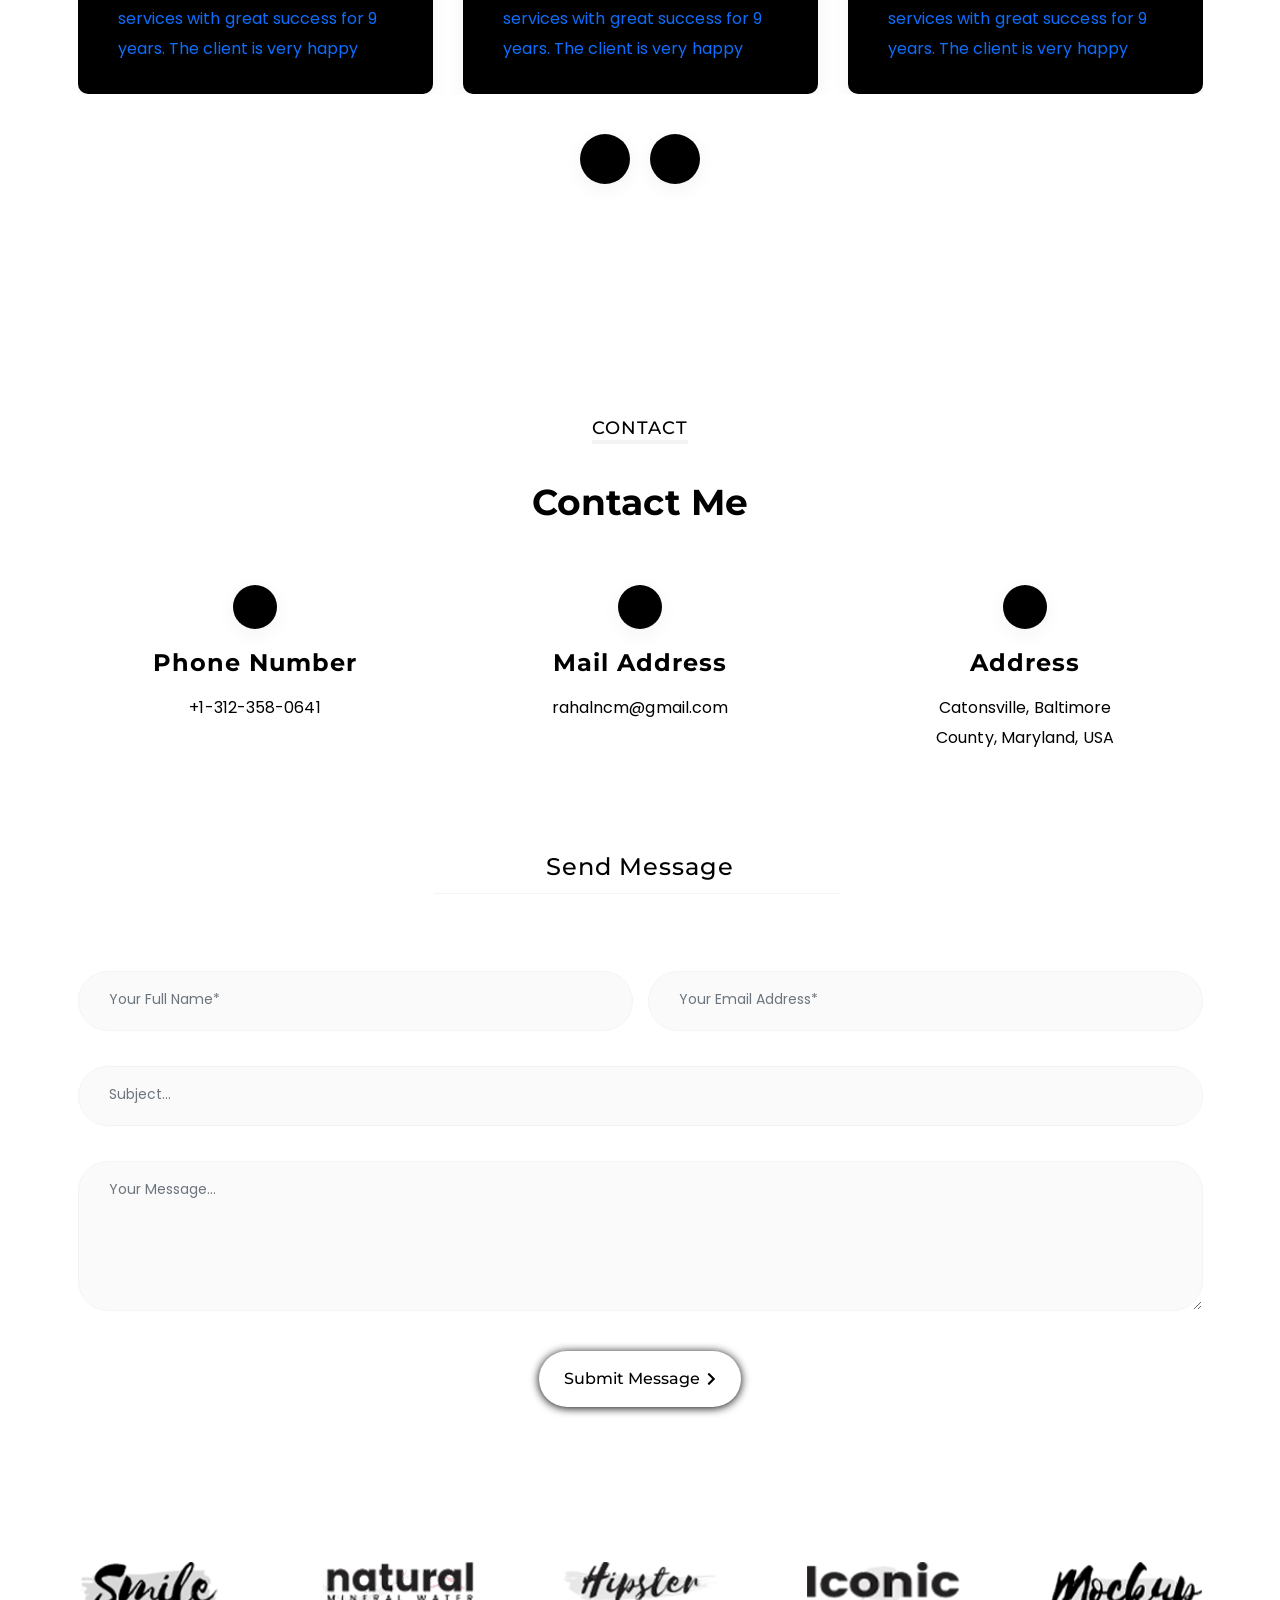
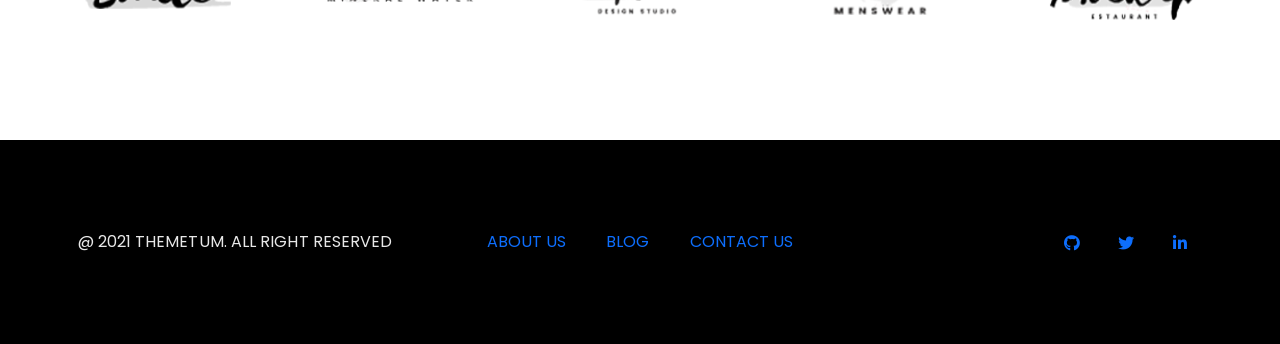
==== commit 83ea4683: "add changing icon for the theme change" ====
--- a/index.html
+++ b/index.html
@@ -40,6 +40,7 @@
             document.body.classList.remove("dark-mode");
             document.body.classList.add("light-mode");
             }
+
         });
 	});
     </script>
@@ -96,7 +97,9 @@
 								</a>
 							</li>
 							<li class="nav-item">
-								<button id="theme">Change theme</button>
+								<div class="nav-link smooth-menu" style="cursor: pointer"  id="theme">
+									<i class="fas fa-sun" id="theme-icon"></i>
+								</div>
 							</li>
 						</ul>
 					</div> <!-- navbar-collapse.// -->
@@ -183,7 +186,7 @@
 									</h2>
 									<div class="header-description">
 										<p>
-											Sapiente corrupti duis ipsum a faucibus vero varius nulla? A alias magna reiciendis nunc praesentium enim aliquam gollitia
+											Thank you for visitng my portfolio website. Feel free to use my contact information down below if you want to reach me.
 										</p>									
 									</div>
 								</div>
@@ -234,8 +237,8 @@
 										</p>
 									</div>
 									<div class="about-btns">
-										<a href="#" class="tm-btn-2">
-											Download CV 
+										<a href="assets/other/Rahal Danthanarayana.pdf" download="Rahal Danthanarayana.pdf"  class="tm-btn-2">
+											Download CV
 											<i class="fas fa-arrow-down"></i>
 										</a>
 									</div>
@@ -493,42 +496,51 @@
 							   All
 						</button>
 						<button class="btn fil-cat filter" data-rel="web" data-filter=".web">
-							Bus Transit Platform
+							FullStack Development
 						</button>
-						<button class="btn fil-cat filter" data-rel="flyers" data-filter=".flyers">
-							Mobile Development 
+						<button class="btn fil-cat filter" data-rel="mobile" data-filter=".mobile">
+							Mobile App Development
 						</button> 
-						<button class="btn fil-cat filter" data-rel="graphic" data-filter=".graphic">
+						<button class="btn fil-cat filter" data-rel="ml" data-filter=".ml">
 							Machine Learning
 						</button>
-						<button class="btn fil-cat filter" data-rel="wordpress" data-filter=".wordpress">
-							Wordpress
-						</button>
-						<button class="btn fil-cat filter" data-rel="illus" data-filter=".illus">
-							Illustration
-						</button>
 					</div>
 					<div id="portfolio" class="magnific-mix-gallery">
 						<div class="portfolio-grid grid-3">
-							<div class="project-box tile scale-anm web graphic" >
+							<div class="project-box tile scale-anm mobile" >
 								<div class="port-pic">
 									<div class="service-box" style="height: 40vh;">
 										Bus Transit App
 									</div>
 									<div class="port-overlay">
 										<div class="port-content">
-											<h5>More Info</h5>
+											<h5>View More Info</h5>
 											<a href="assets/img/projects/flutter_2.png" class="item popup-link">
 												<i class="fas fa-eye"></i>
 											</a>
 										</div>
 									</div>
 								</div>
-							</div>
-							<div class="project-box tile scale-anm flyers wordpress">
+								<!-- <div class="project-box tile scale-anm web" >
+									<div class="port-pic">
+										<div class="service-box" style="height: 40vh;">
+											ZeroRisk
+										</div>
+										<div class="port-overlay">
+											<div class="port-content">
+												<h5>More Info</h5>
+												<a href="assets/img/projects/flutter_2.png" class="item popup-link">
+													<i class="fas fa-eye"></i>
+												</a>
+											</div>
+										</div>
+									</div>
+								</div> -->
+							</div>
+							<div class="project-box tile scale-anm web ml">
 								<div class="port-pic">
 									<div class="service-box" style="height: 40vh;">
-										Bus Transit App
+										IntelliCheff
 									</div>
 									<div class="port-overlay">
 										<div class="port-content">
@@ -539,21 +551,12 @@
 											</a>
 										</div>
 									</div>
-									<div class="port-overlay">
-										<div class="port-content">
-											<h5>02. Cteative Frame</h5>
-											<span>Web Design</span>
-											<a href="assets/img/projects/map_3.png" class="item popup-link">
-												<i class="fas fa-eye"></i>
-											</a>
-										</div>
-									</div>
-								</div>
-							</div>
-							<div class="project-box tile scale-anm web illus">
+								</div>
+							</div>
+							<div class="project-box tile scale-anm ml">
 							  <div class="port-pic">
 									<div class="service-box" style="height: 40vh;">
-										Bus Transit App
+										Map Generalization
 									</div>
 									<div class="port-overlay">
 										<div class="port-content">
@@ -567,52 +570,21 @@
 									
 								</div>
 							</div>
-							<div class="project-box tile scale-anm flyers">
-								<div class="port-pic">
+							<div class="project-box tile scale-anm web">
+							  <div class="port-pic">
 									<div class="service-box" style="height: 40vh;">
-										Bus Transit App
+										ZeroRisk
 									</div>
 									<div class="port-overlay">
 										<div class="port-content">
-											<h5>04. Cteative Frame</h5>
+											<h5>03. Cteative Frame</h5>
 											<span>Web Design</span>
-											<a href="assets/img/02_koyta_img/portfolio/4.jpg" class="item popup-link">
+											<a href="assets/img/projects/zerorisk_2.JPG" class="item popup-link">
 												<i class="fas fa-eye"></i>
 											</a>
 										</div>
 									</div>
-								</div>
-							</div>
-							<div class="project-box tile scale-anm web" >
-								<div class="port-pic">
-									<div class="service-box" style="height: 40vh;">
-										Bus Transit App
-									</div>
-									<div class="port-overlay">
-										<div class="port-content">
-											<h5>05. Cteative Frame</h5>
-											<span>Web Design</span>
-											<a href="assets/img/02_koyta_img/portfolio/5.jpg" class="item popup-link">
-												<i class="fas fa-eye"></i>
-											</a>
-										</div>
-									</div>
-								</div>
-							</div>
-							<div class="project-box tile scale-anm bcards" >
-								<div class="port-pic">
-									<div class="service-box" style="height: 40vh;">
-										Bus Transit App
-									</div>
-									<div class="port-overlay">
-										<div class="port-content">
-											<h5>06. Cteative Frame</h5>
-											<span>Web Design</span>
-											<a href="assets/img/02_koyta_img/portfolio/6.jpg" class="item popup-link">
-												<i class="fas fa-eye"></i>
-											</a>
-										</div>
-									</div>
+									
 								</div>
 							</div>
 						</div>
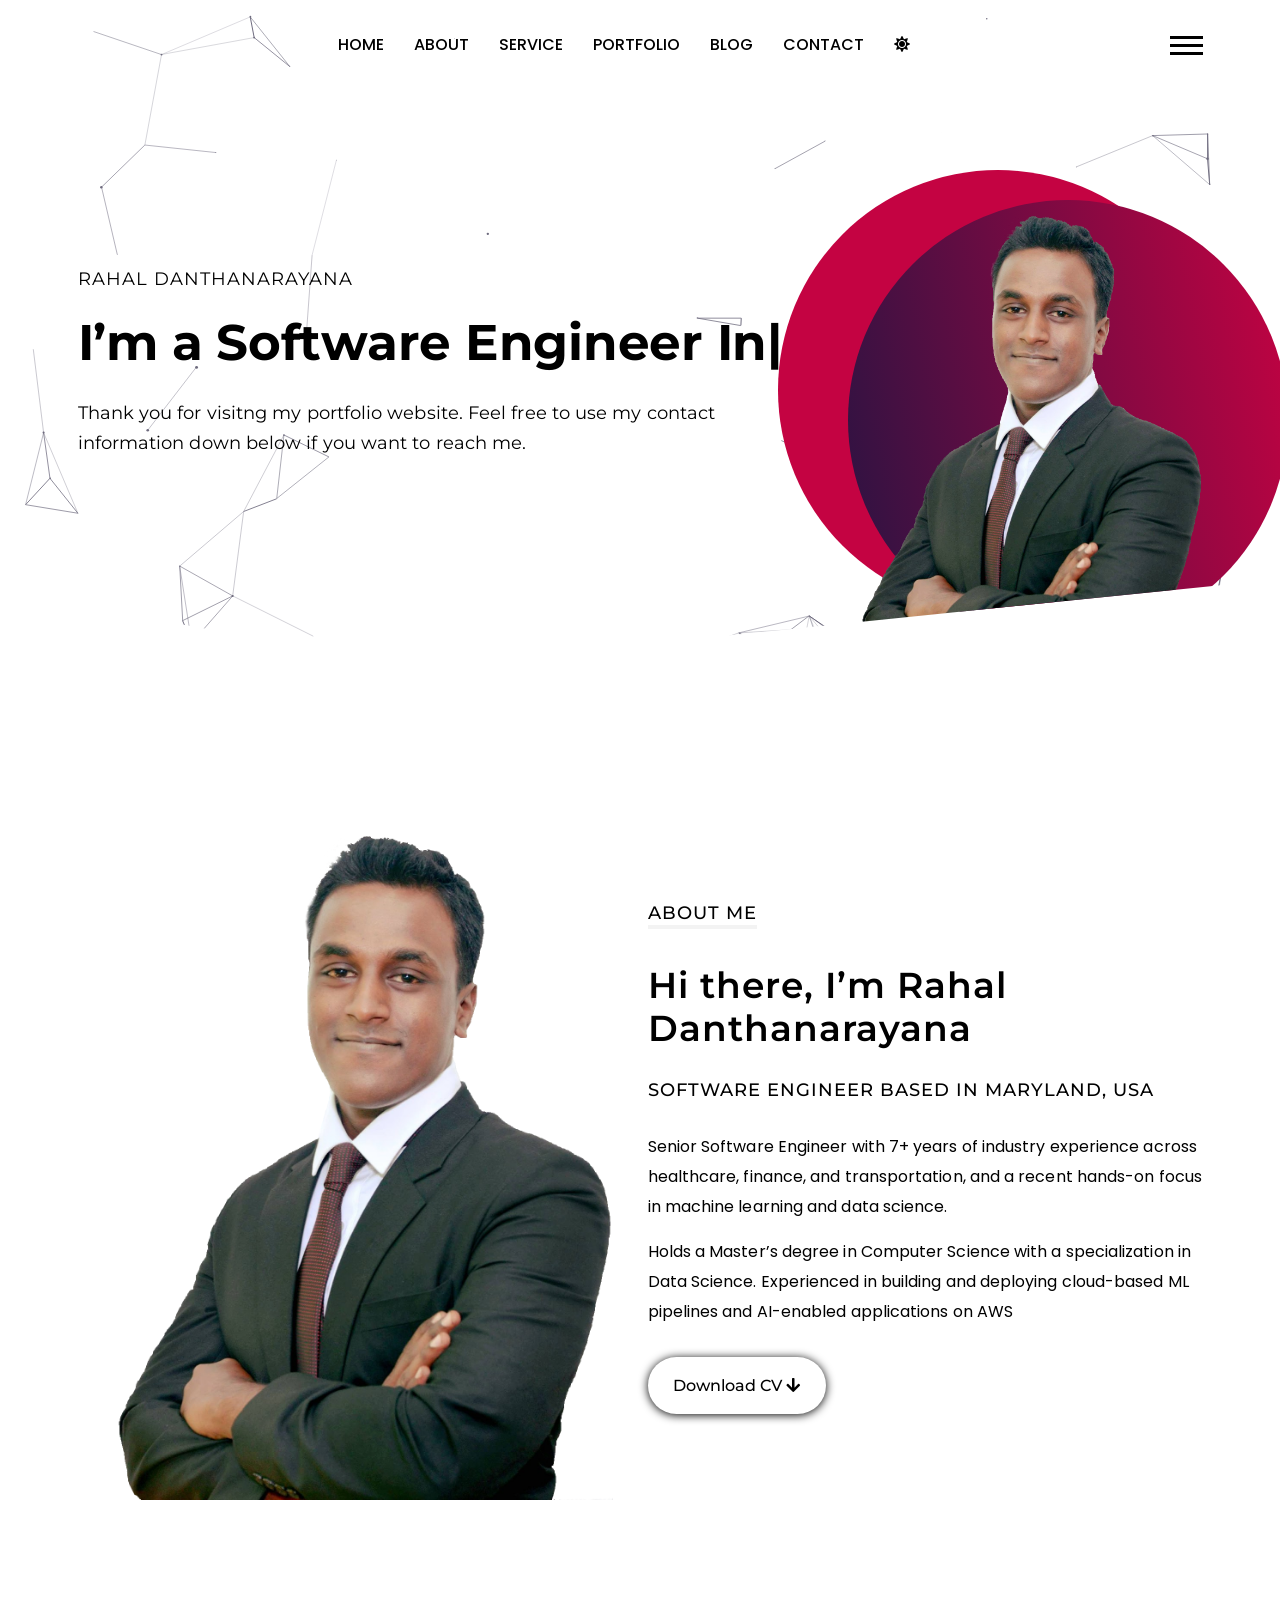
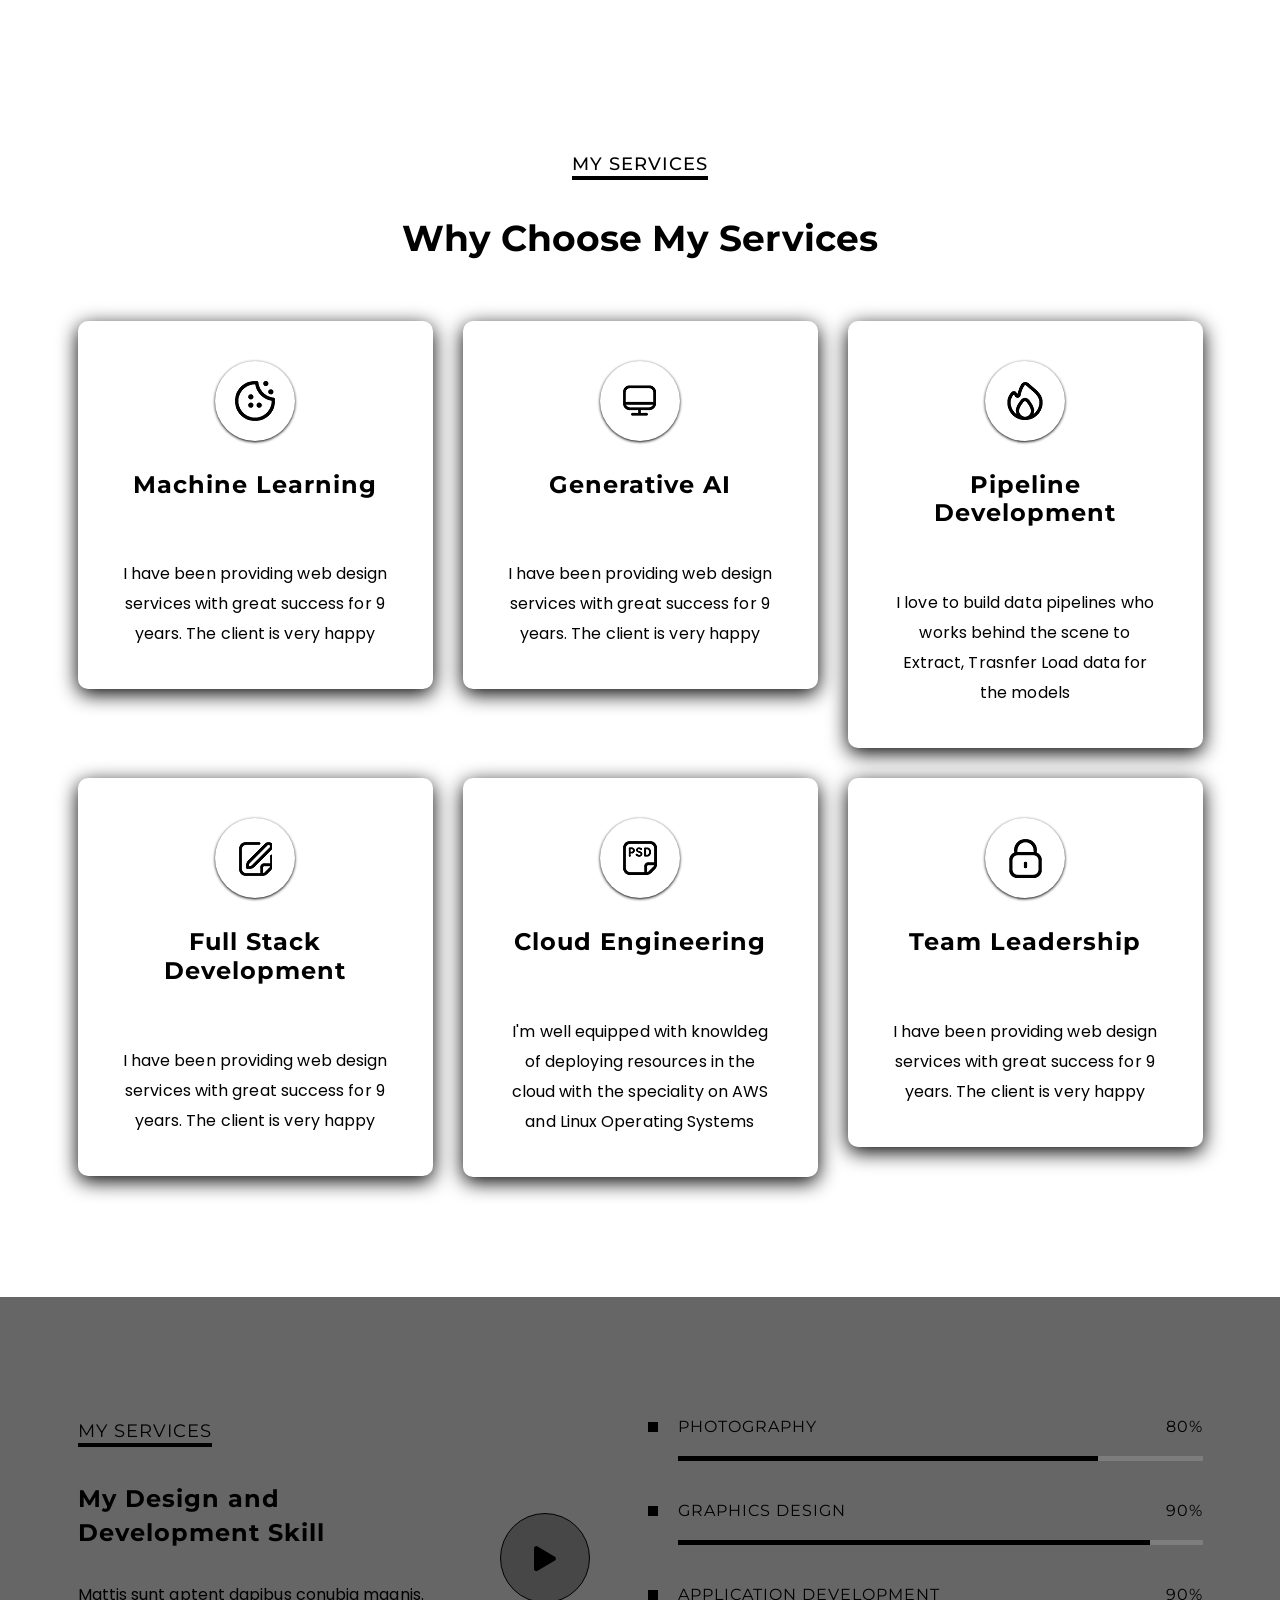
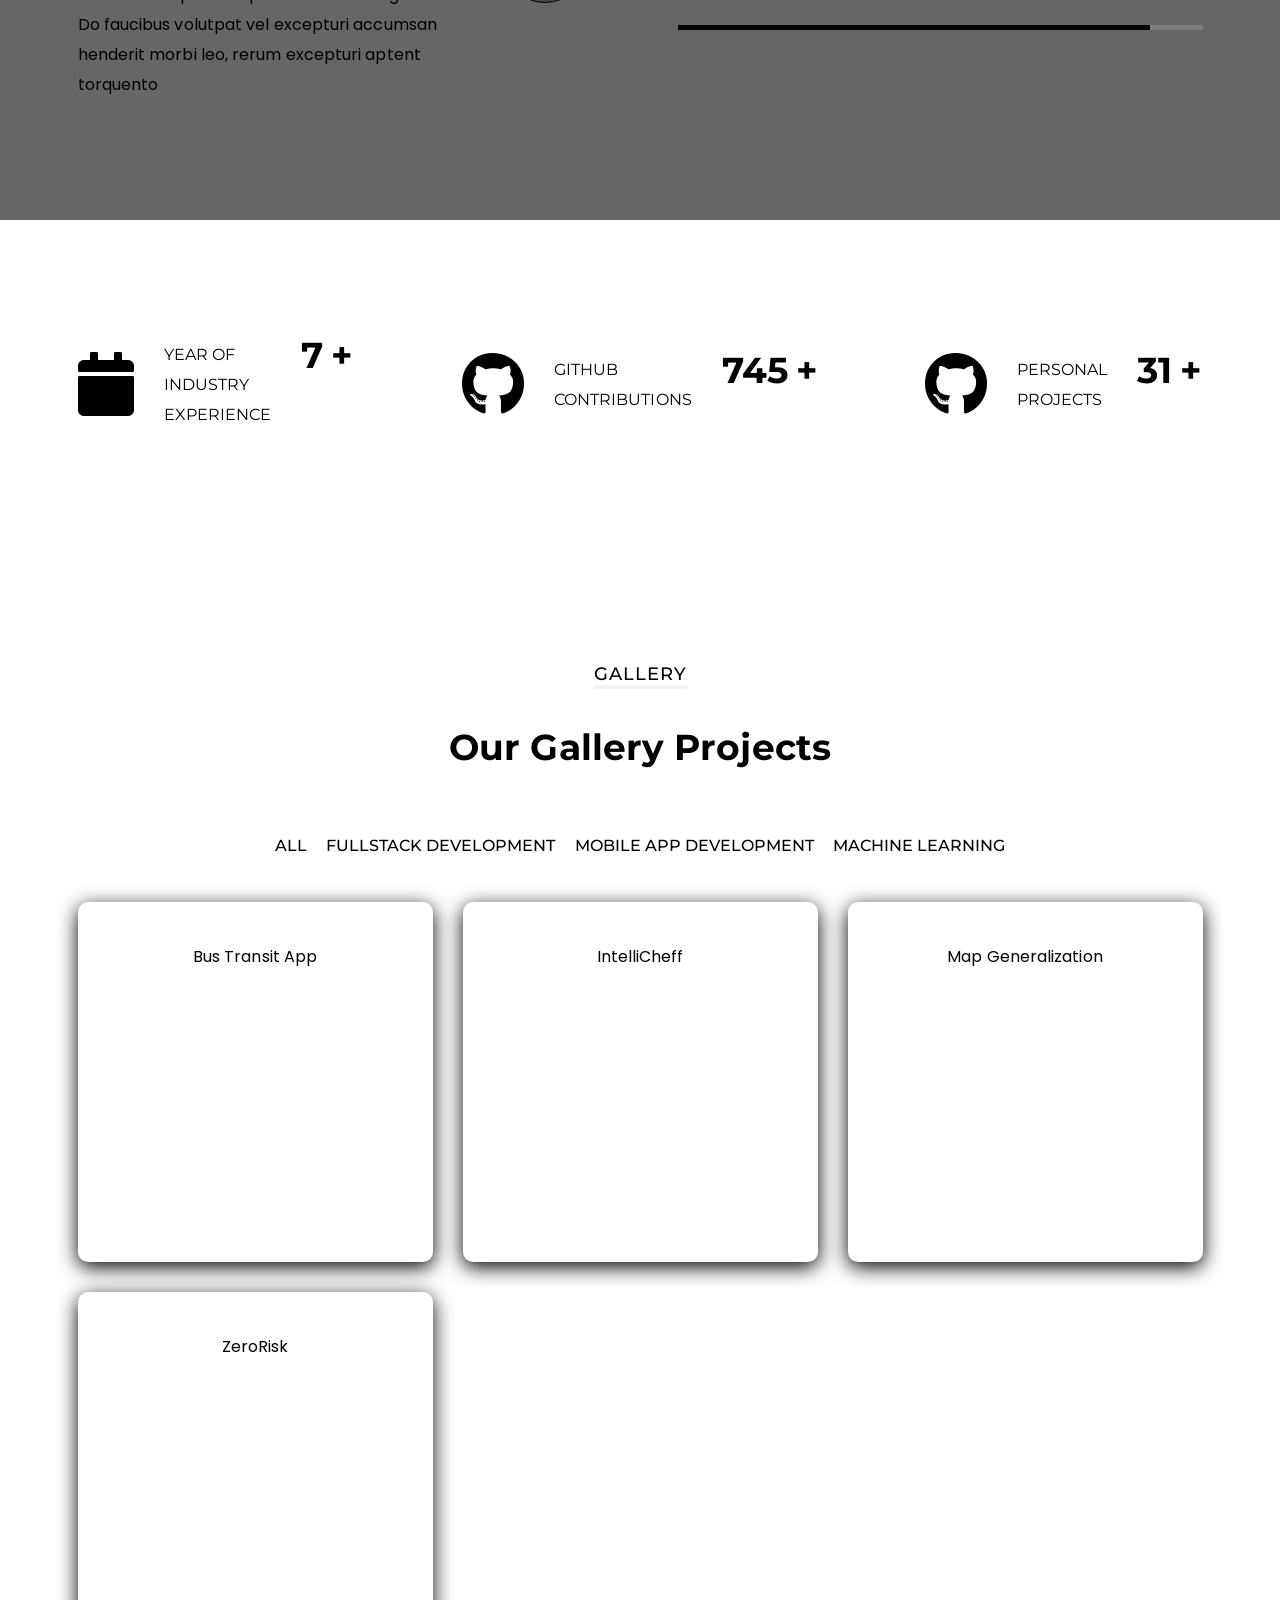
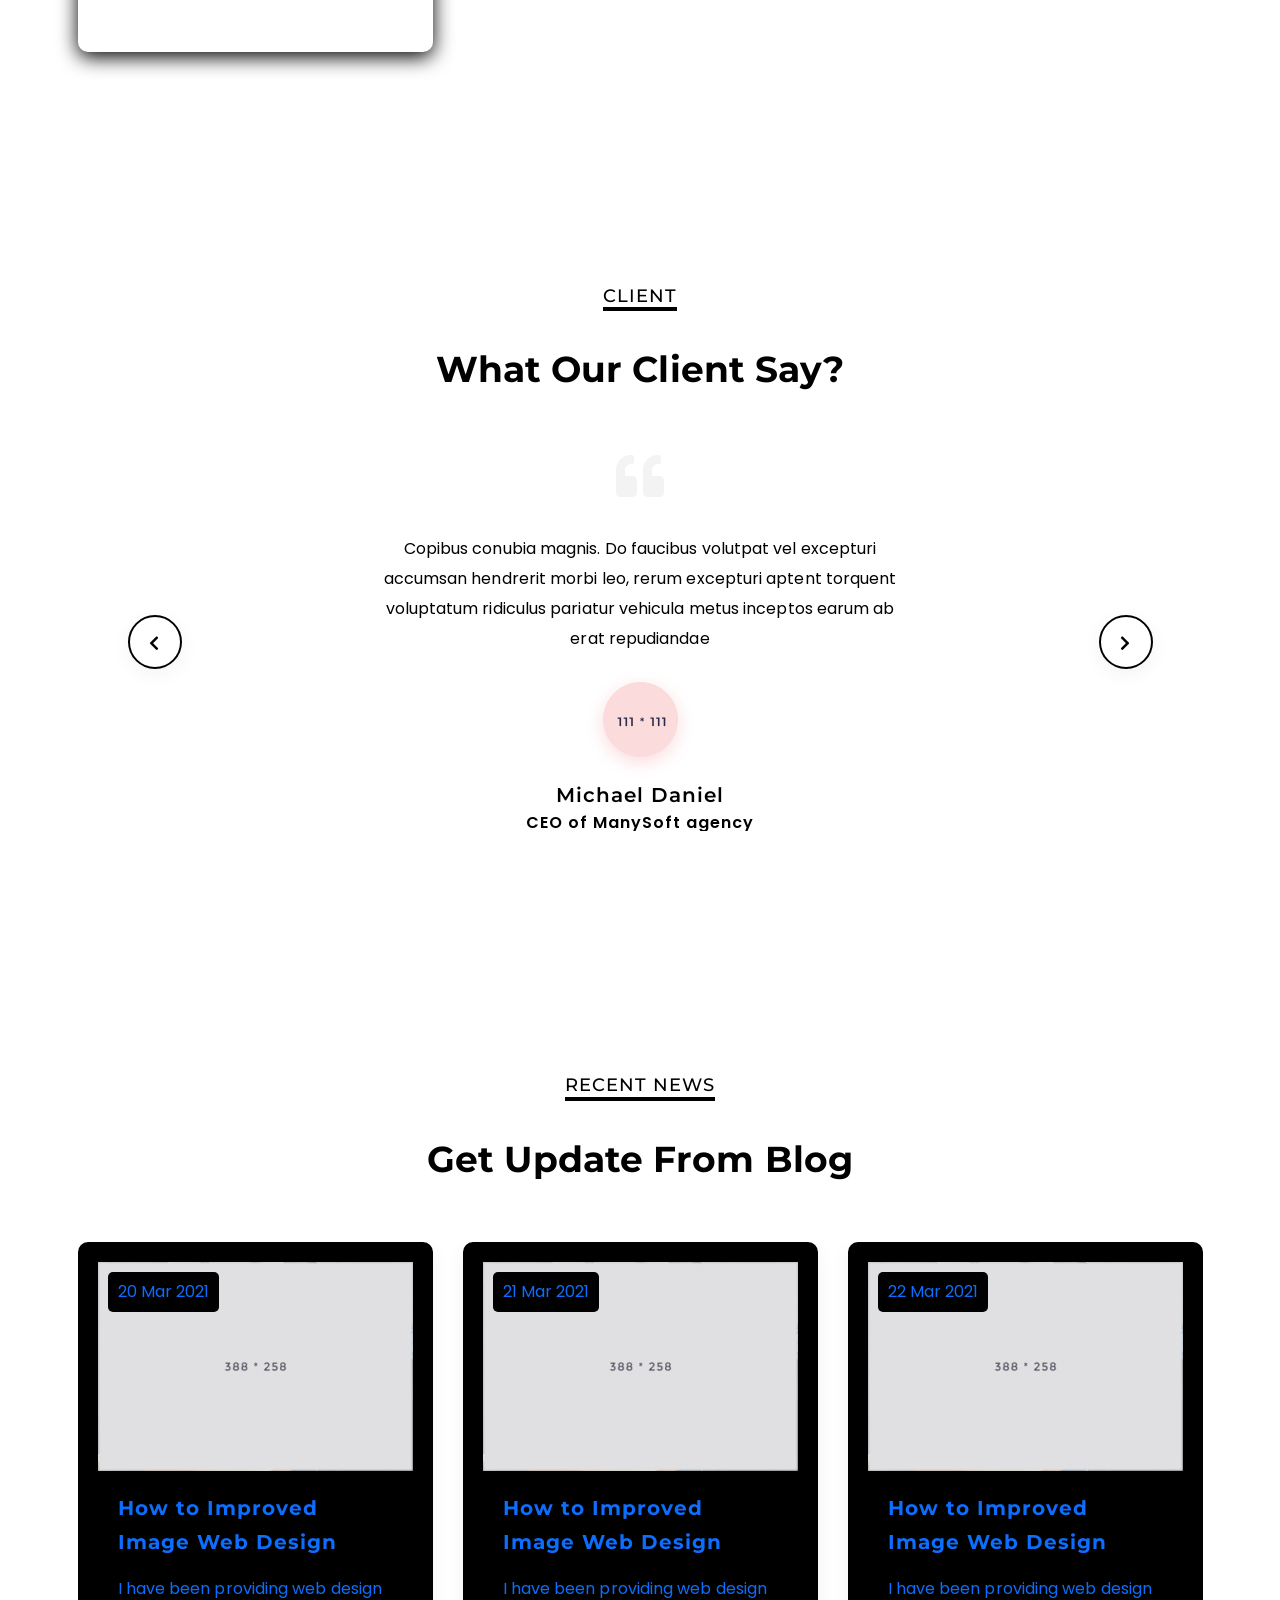
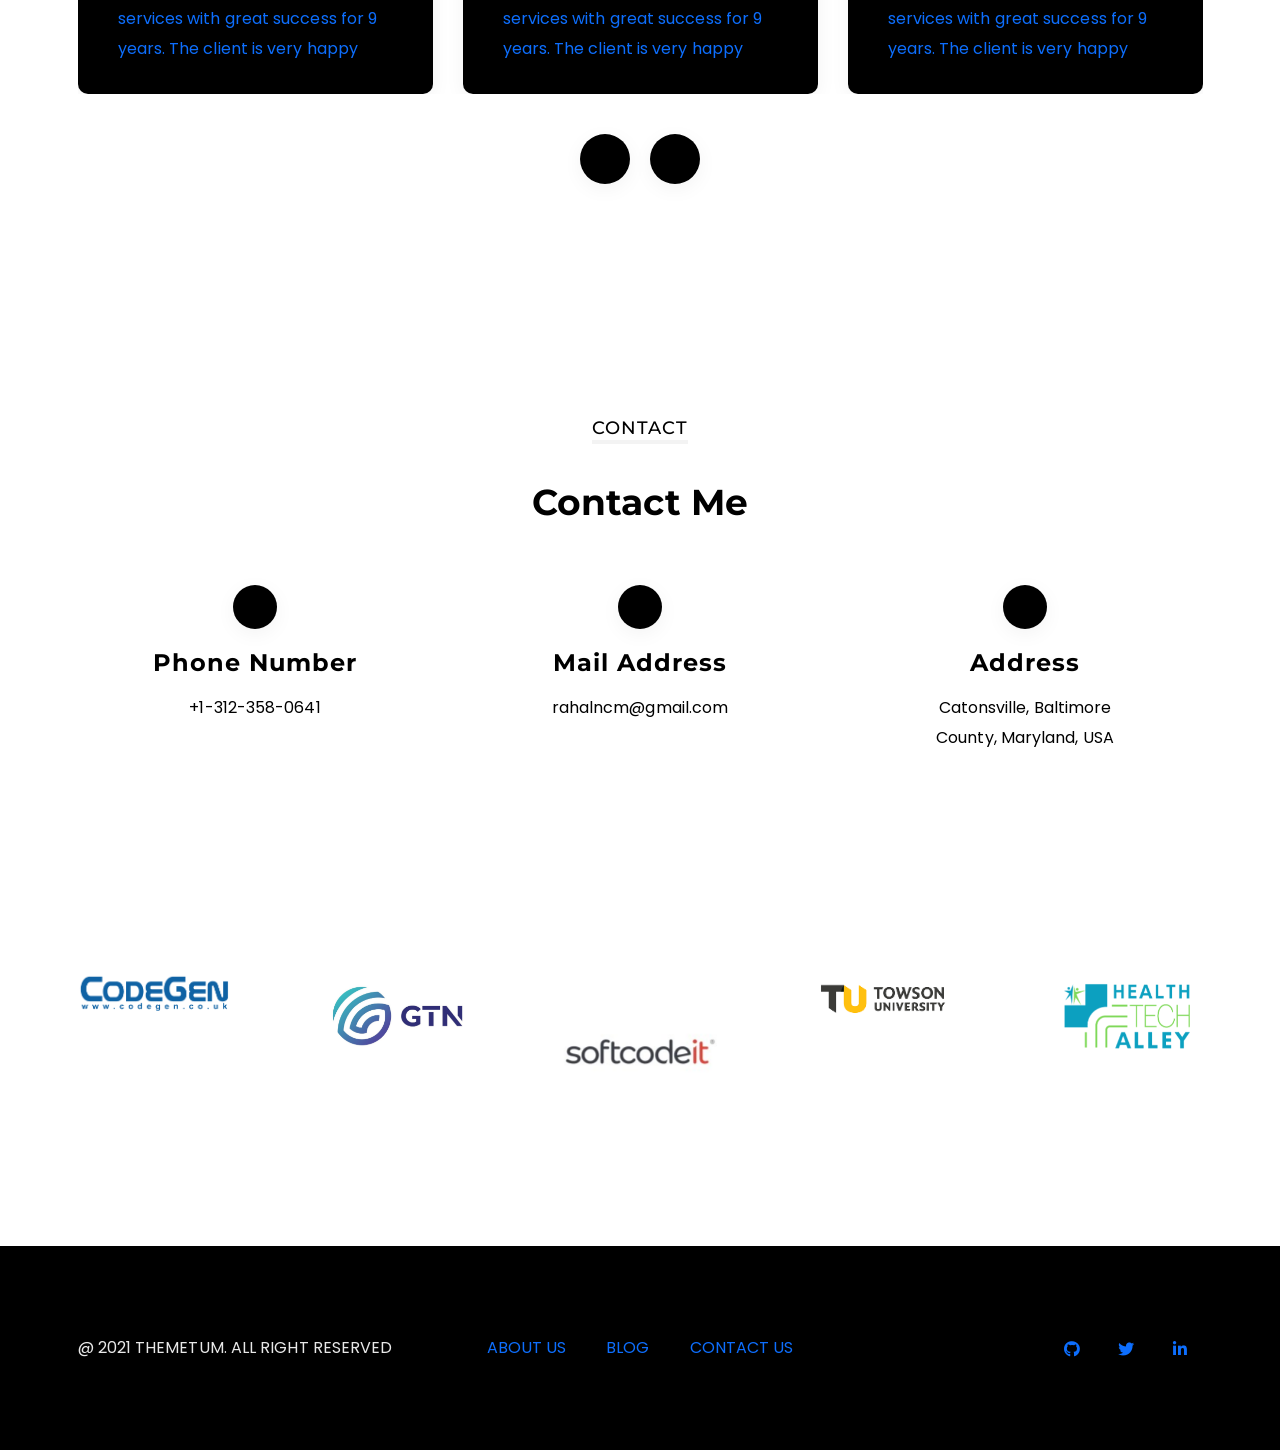
==== commit df7c083e: "added employers logos" ====
--- a/index.html
+++ b/index.html
@@ -815,32 +815,6 @@
 								</div>
 							</div>
 						</div>
-						<form class="contact-form" id="contact-form" action="php/contact.php" method="POST">	
-							<h4 class="contact-tl">Send Message</h4>							
-							<div class="row g-4">
-								<div class="col-md-6 wow fadeInUp" data-wow-duration=".6s" data-wow-delay=".3s">
-									<input type="text" name="name" class="form-control input-style-2" placeholder="Your Full Name*">
-								</div>								
-								<div class="col-md-6 wow fadeInUp" data-wow-duration=".6s" data-wow-delay=".4s">
-									<input type="email" name="email" class="form-control input-style-2" placeholder="Your Email Address*">
-								</div>								
-								<div class="col-md-12 wow fadeInUp" data-wow-duration=".6s" data-wow-delay=".2s">
-									<input type="text" name="subject" class="form-control input-style-2" placeholder="Subject...">
-								</div>
-								<div class="col-md-12 wow fadeInUp" data-wow-duration=".6s" data-wow-delay=".5s">
-									<textarea class="form-control input-style-2" name="message" placeholder="Your Message..."></textarea>
-								</div>
-								<div class="col-md-12 mt-50 contact-sub-btn text-center wow fadeInUp" data-wow-duration=".6s" data-wow-delay=".6s">
-									<button type="submit" id="submit" class="tm-btn-2">
-										Submit Message 
-										<i class="fas fa-chevron-right"></i>
-									</button>
-								</div>
-								<div class="col-md-12 mt-20">
-									<p class="form-message"></p>
-								</div>
-							</div>
-						</form>
 					</div>
 				</div>
 			</div>
@@ -852,13 +826,11 @@
 		<div class="partner-area de-padding">
 			<div class="container">
 				<div class="partner-wpr partner-sldr owl-carousel owl-theme">
-					<img src="assets/img/02_koyta_img/logo/1.png" alt="thumb">
-					<img src="assets/img/02_koyta_img/logo/2.png" alt="thumb">
-					<img src="assets/img/02_koyta_img/logo/3.png" alt="thumb">
-					<img src="assets/img/02_koyta_img/logo/4.png" alt="thumb">
-					<img src="assets/img/02_koyta_img/logo/5.png" alt="thumb">
-					<img src="assets/img/02_koyta_img/logo/1.png" alt="thumb">
-					<img src="assets/img/02_koyta_img/logo/2.png" alt="thumb">
+					<img src="assets/img/employement/codegen.png" alt="thumb">
+					<img src="assets/img/employement/GTN_Logo.jpg" alt="thumb">
+					<img src="assets/img/employement/softcodeit_solutions_pvt_ltd_logo.jpg" alt="thumb">
+					<img src="assets/img/employement/towson.png" alt="thumb">
+					<img src="assets/img/employement/Health-tech-Alley-01-2-1.png" alt="thumb">
 				</div>
 			</div>
 		</div>
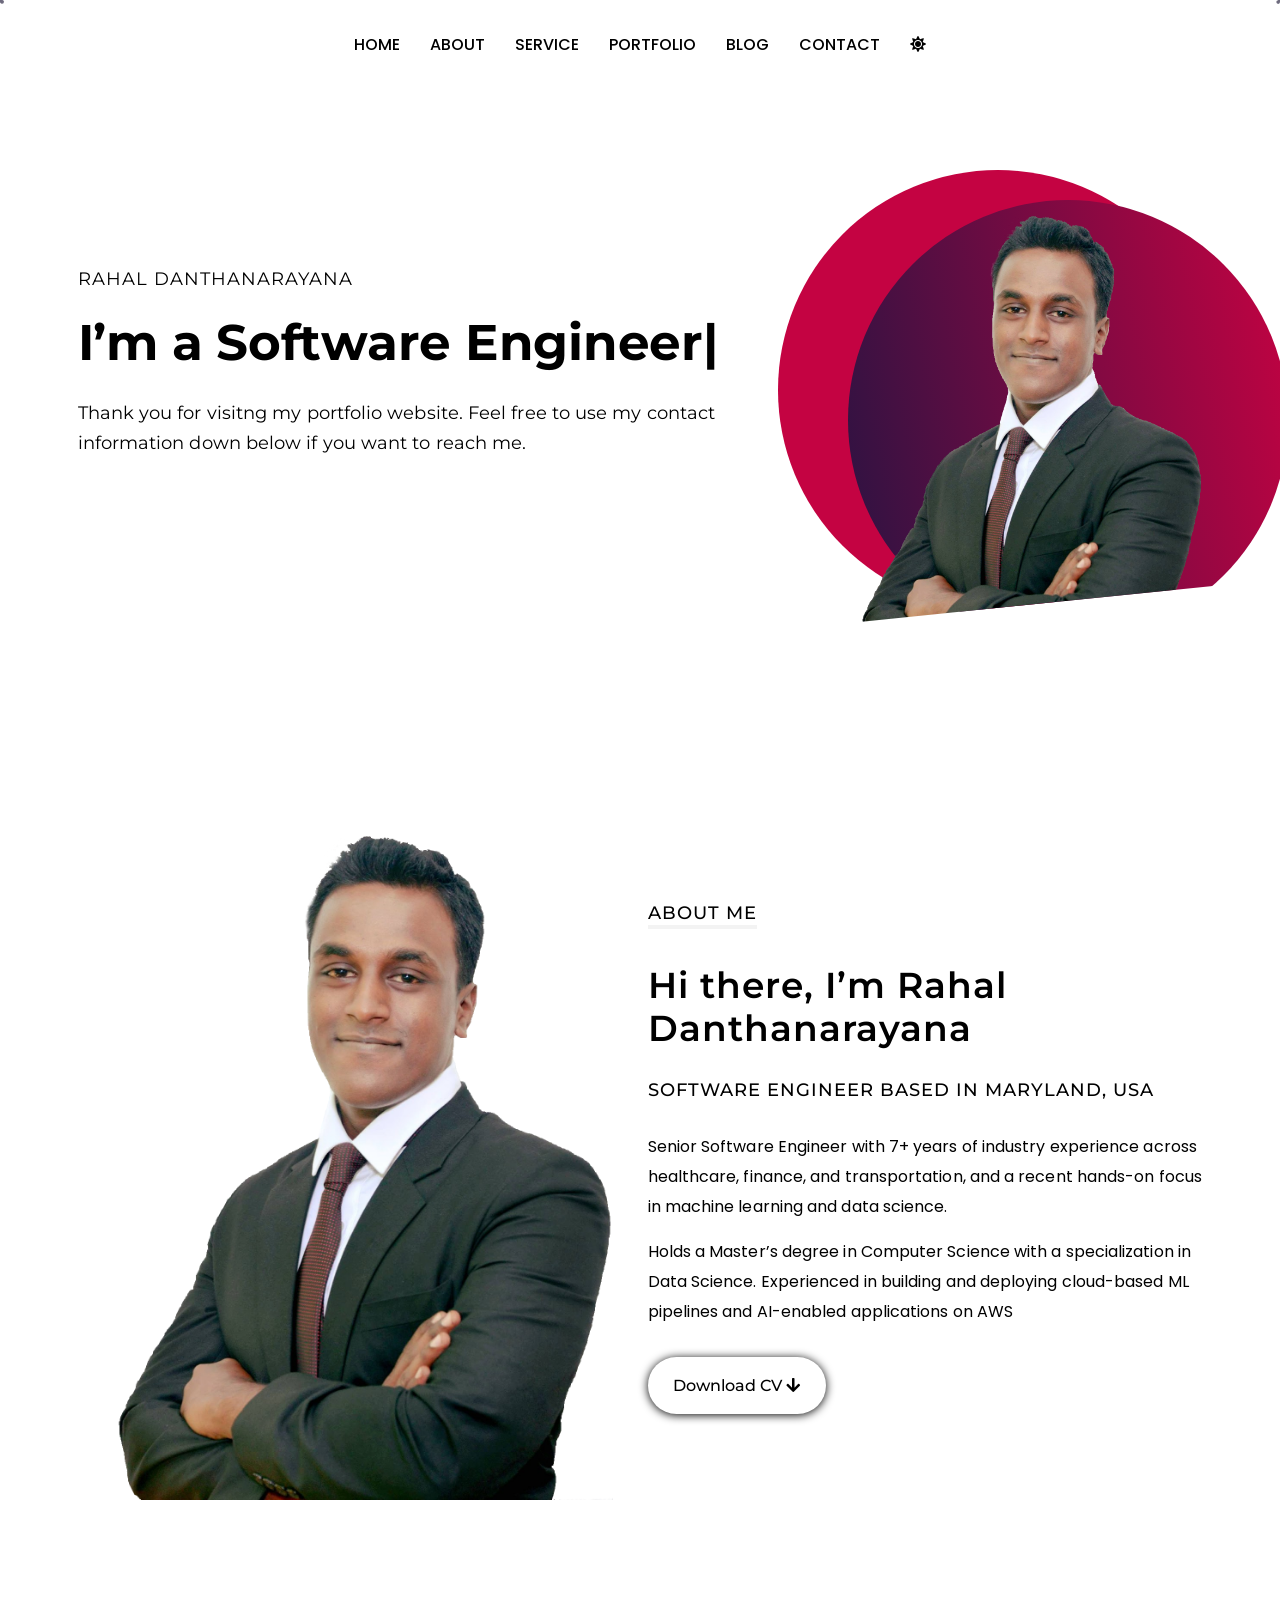
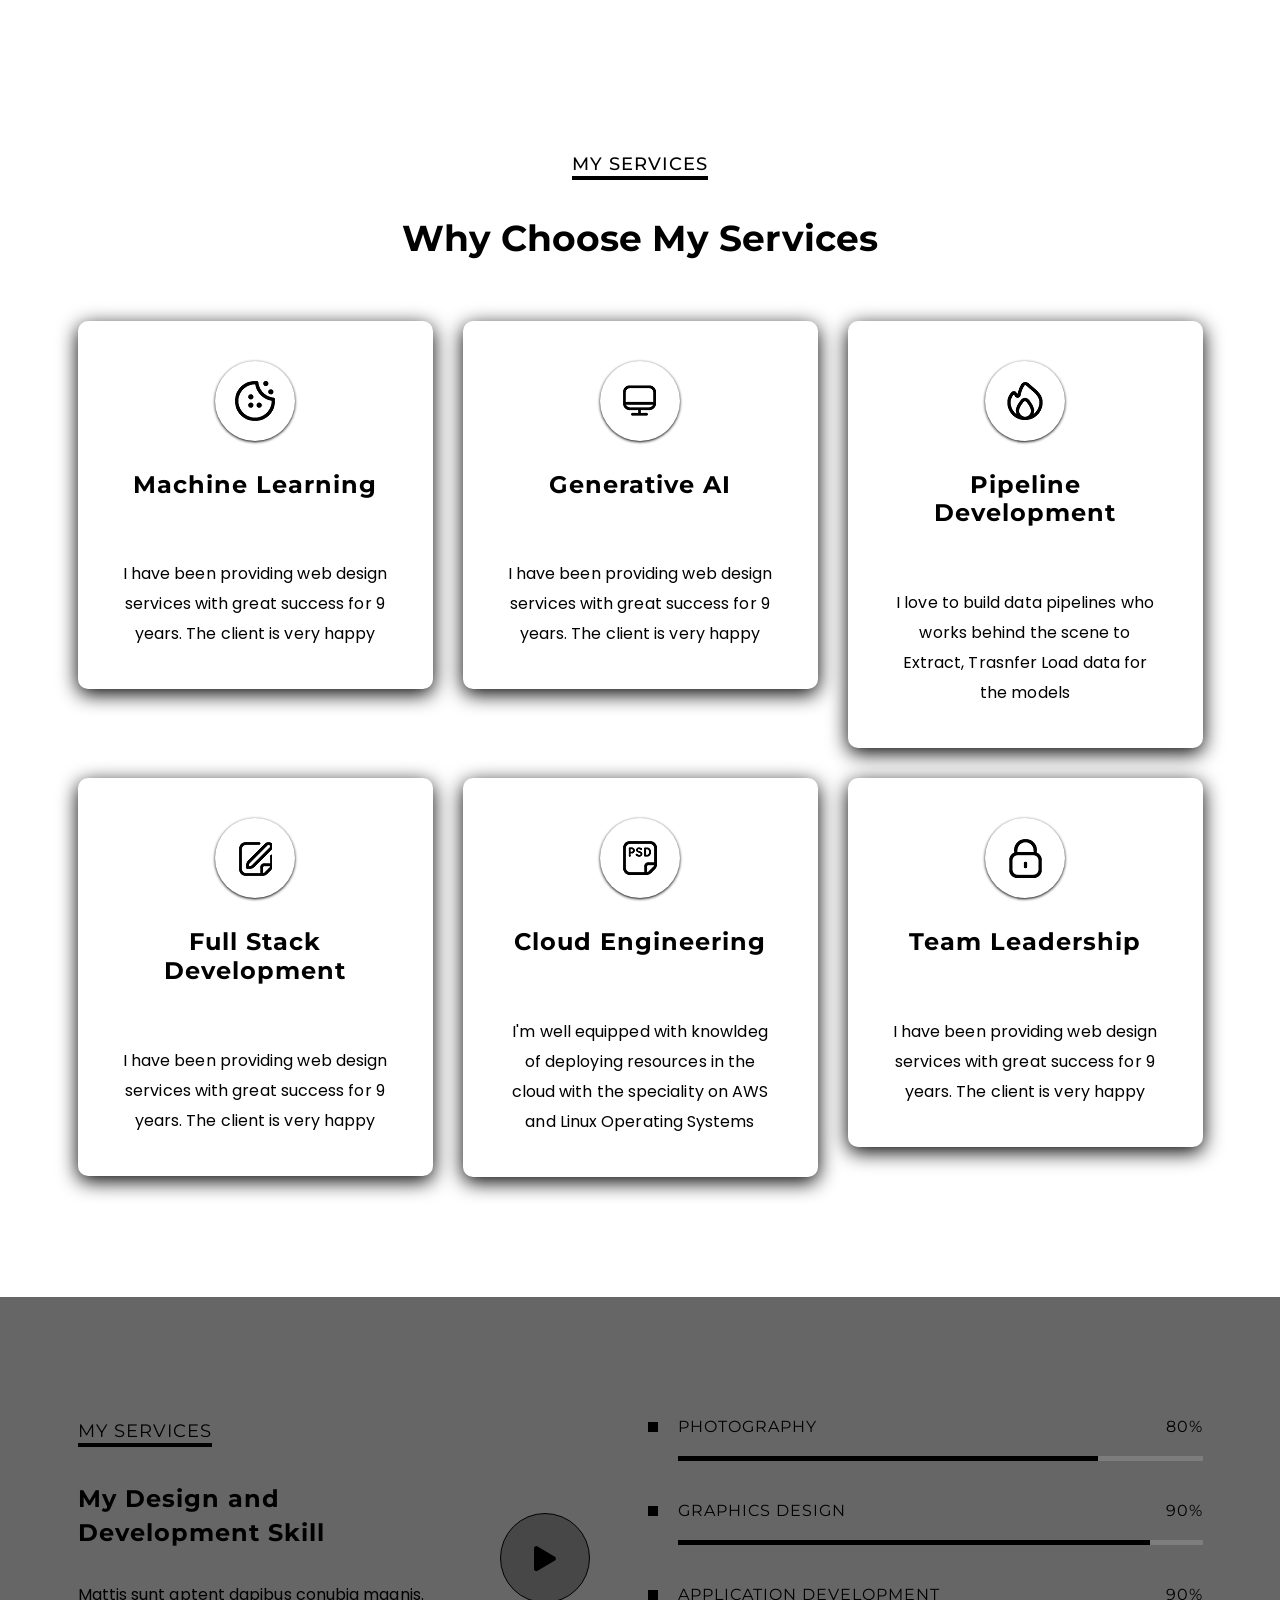
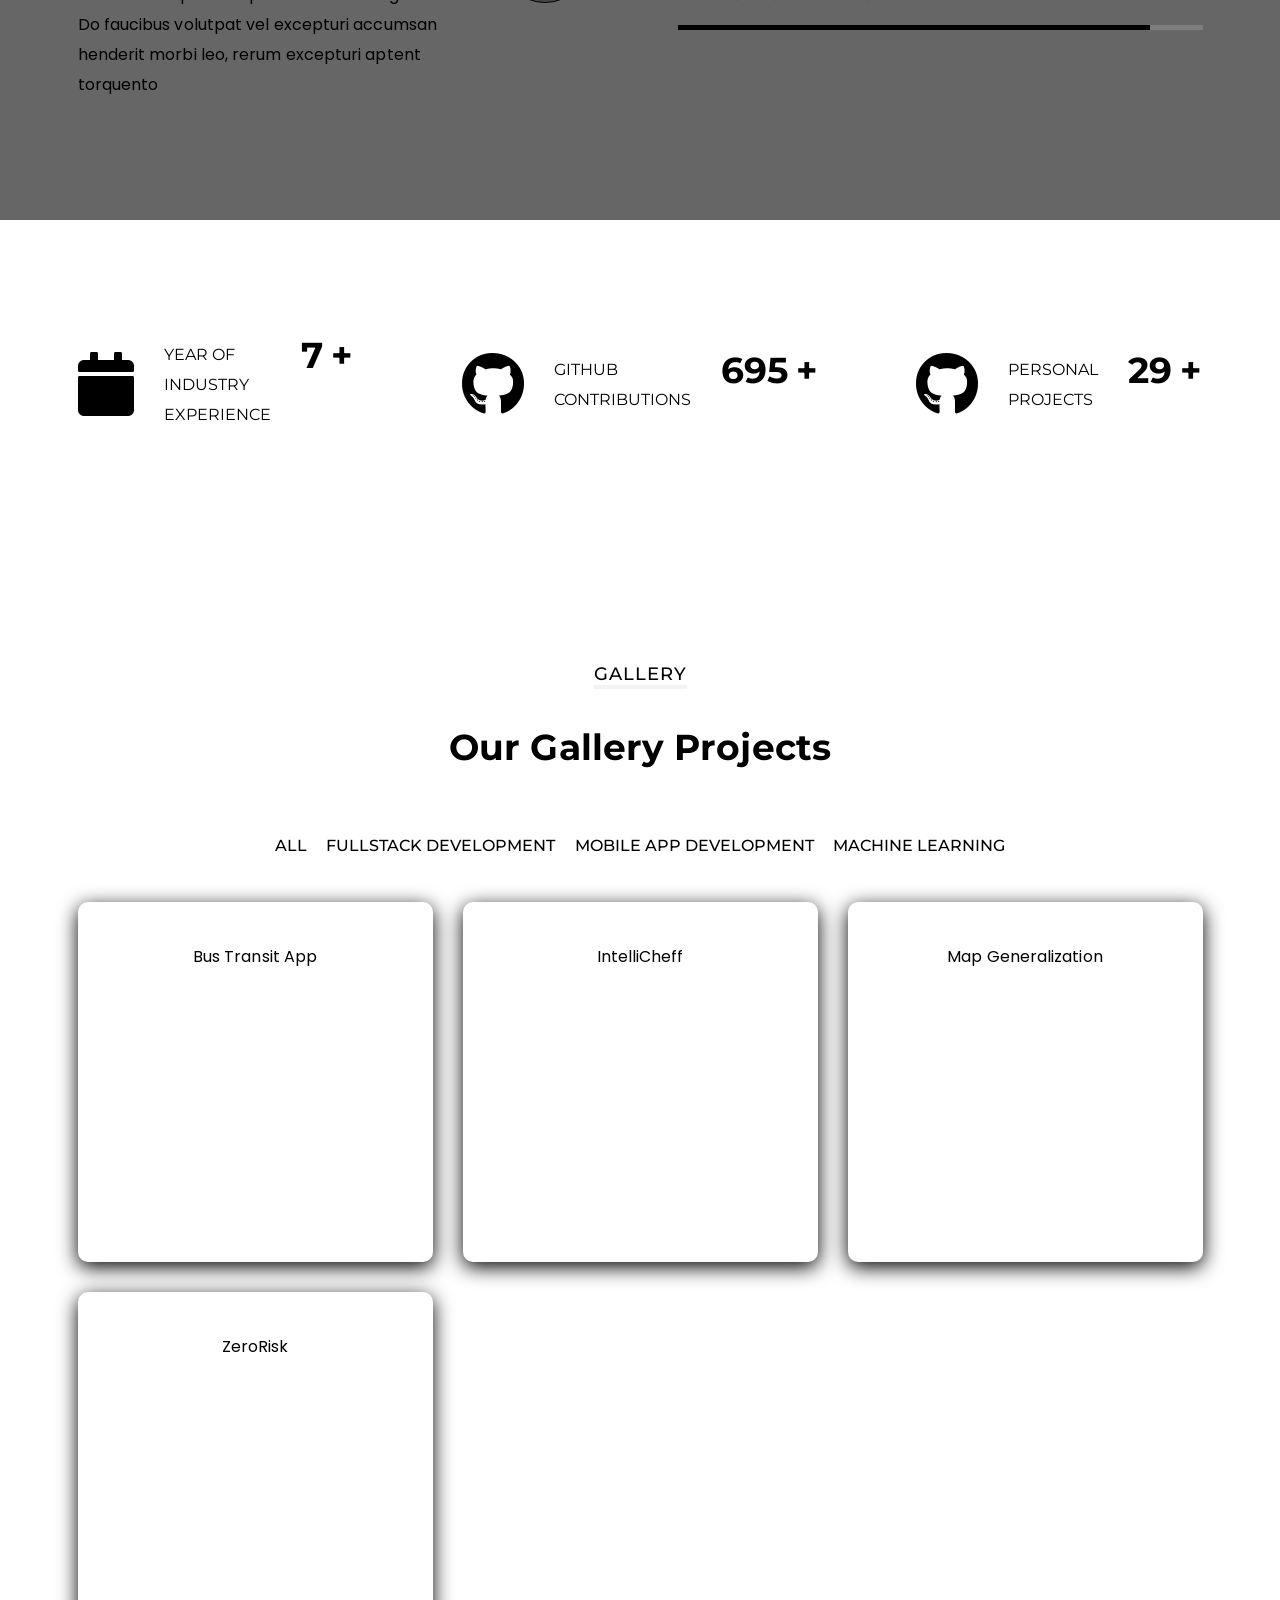
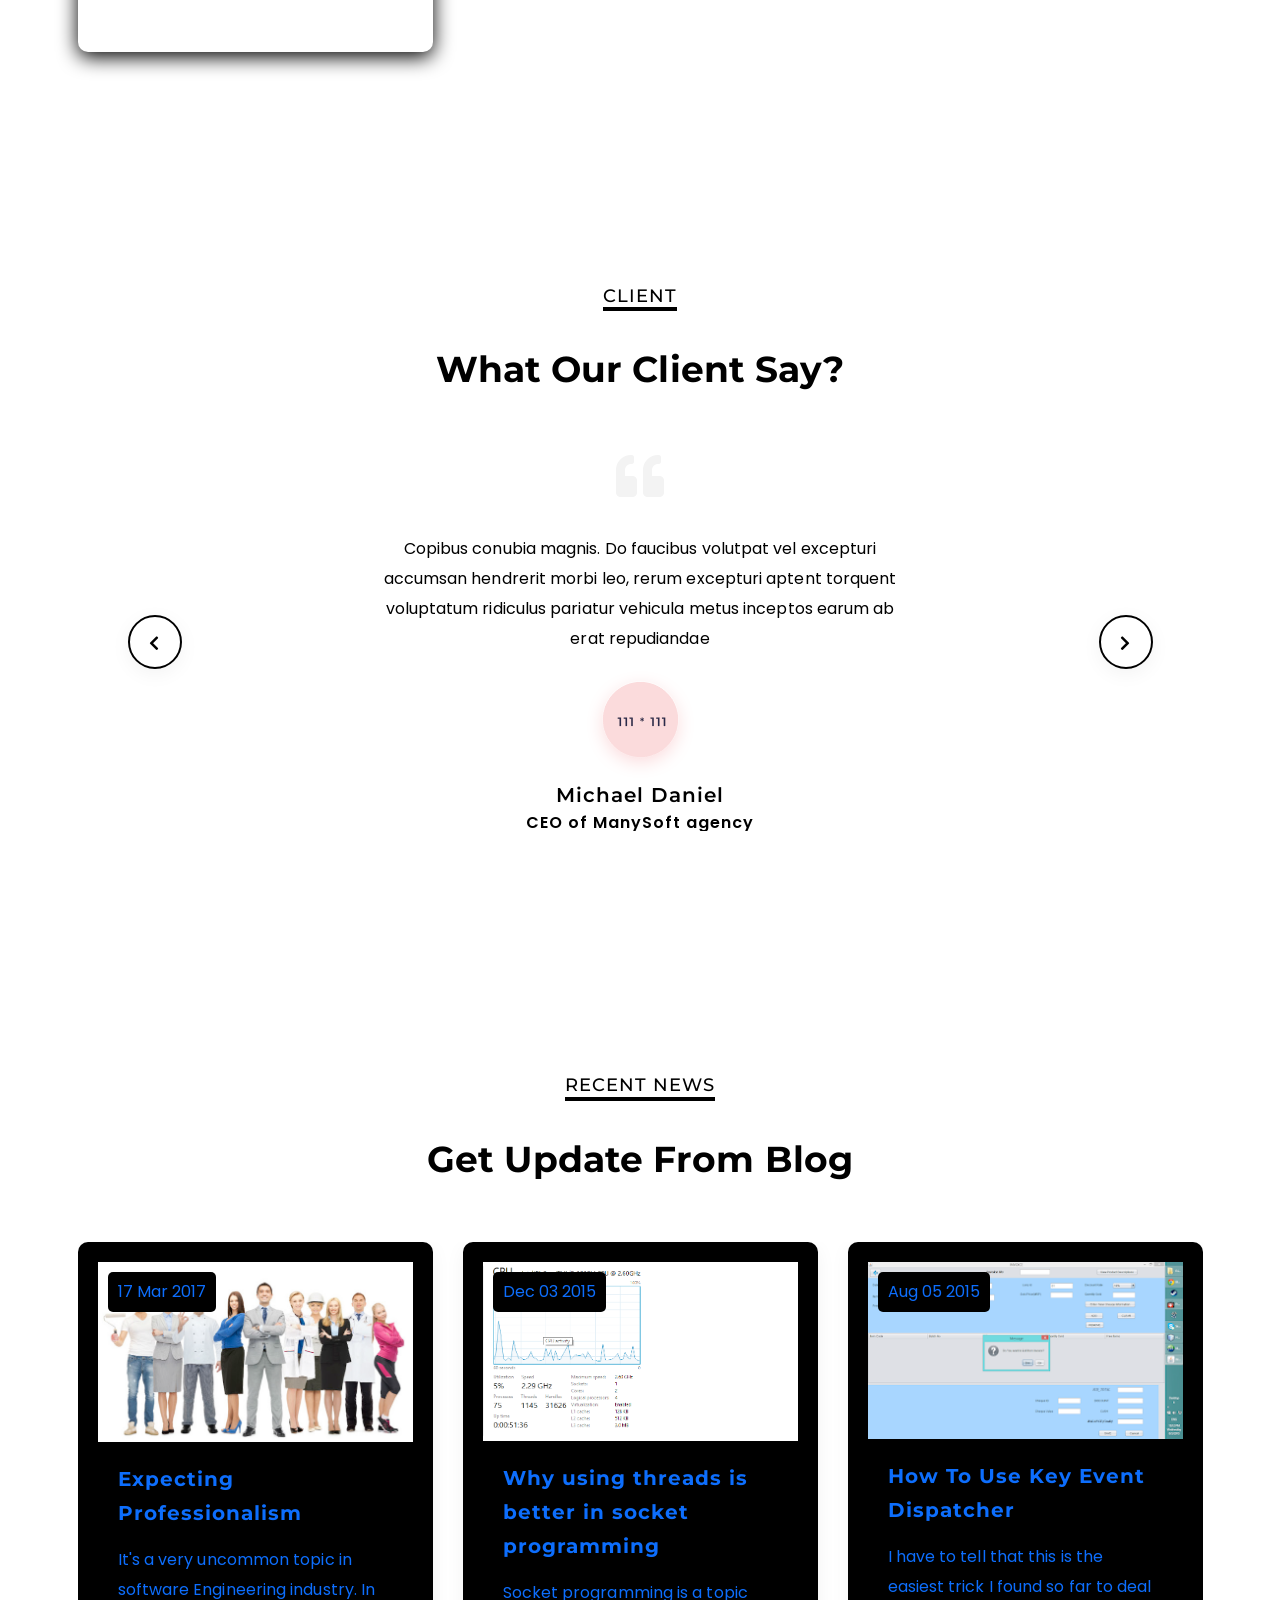
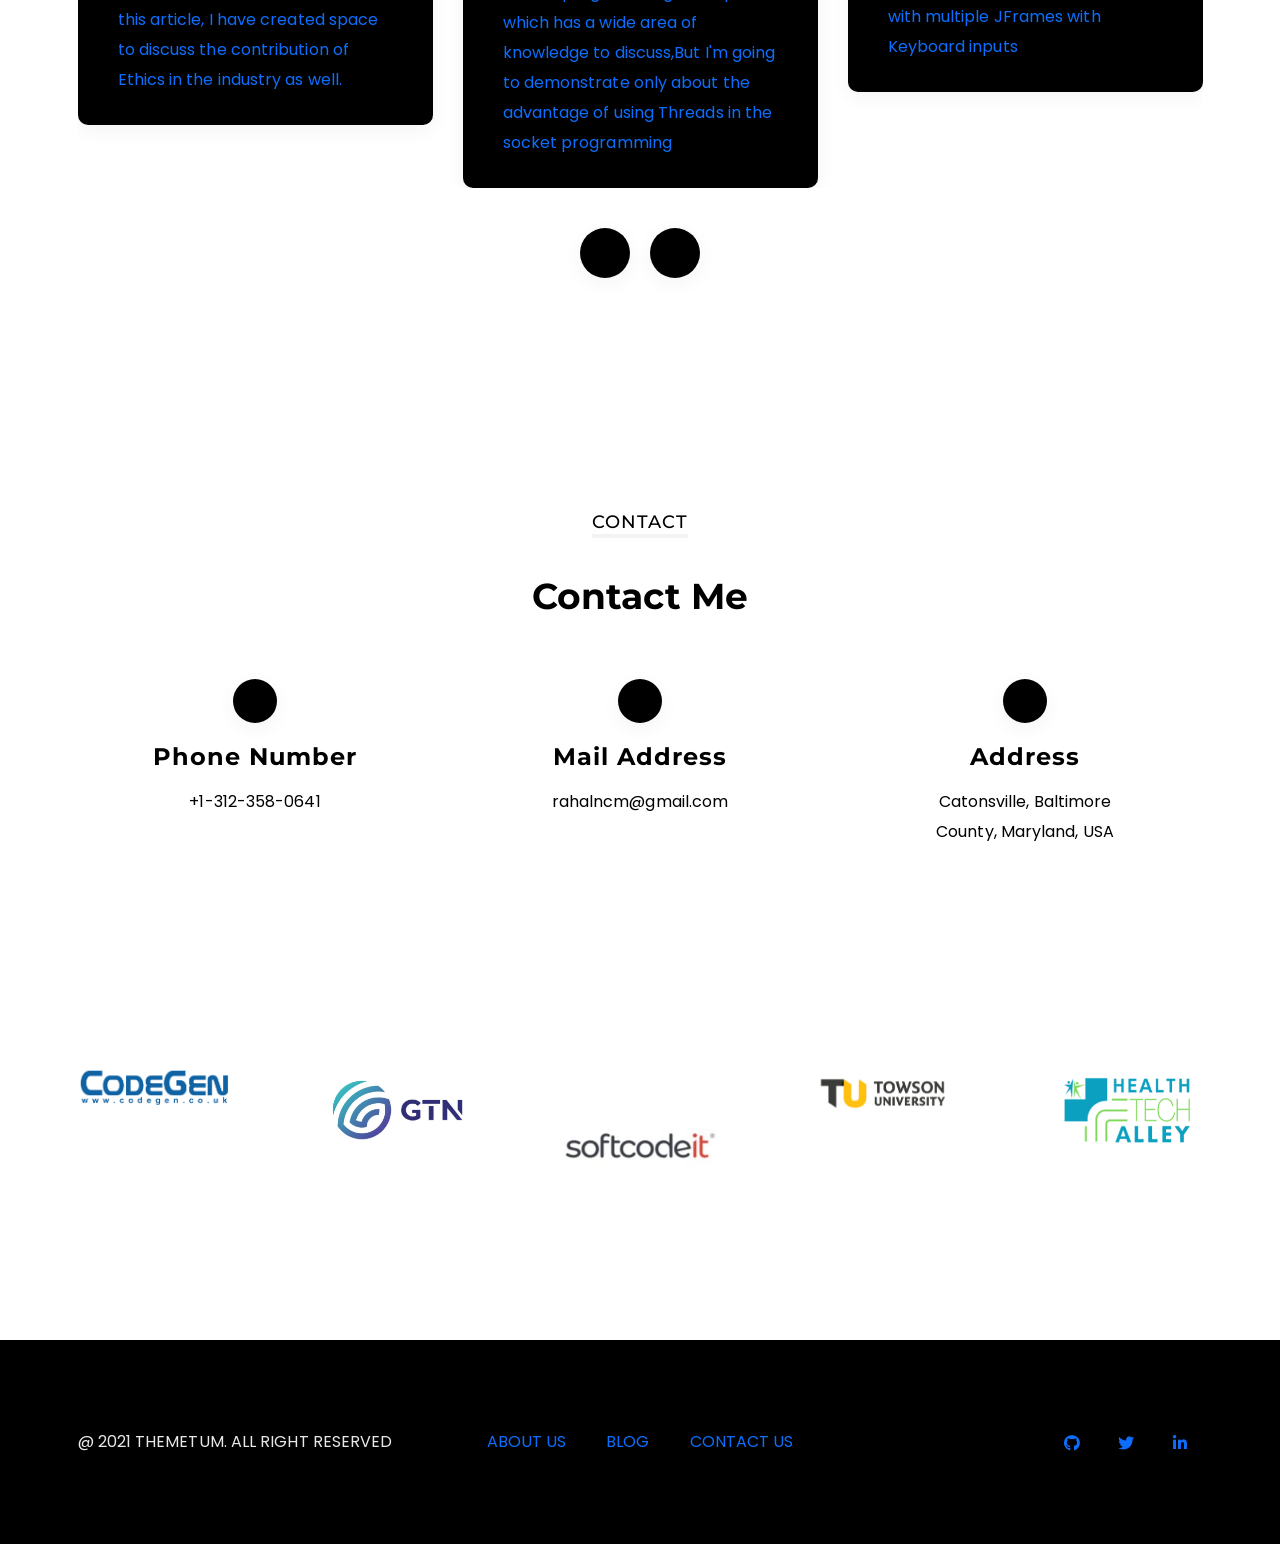
==== commit d3e13072: "added written articles" ====
--- a/index.html
+++ b/index.html
@@ -103,57 +103,6 @@
 							</li>
 						</ul>
 					</div> <!-- navbar-collapse.// -->
-					<div class="side-menu">
-						<div class="menu-tab">
-							<div id="one"></div>
-							<div id="two"></div>
-							<div id="three"></div>
-						</div>
-						<div class="menu-hide">
-							<div class="side-about">
-								<img src="assets/img/02_koyta_img/blog/blog1.jpg" alt="thumb">
-								<h5 class="about-sub-title mt-30">
-									about Me
-								</h5>
-								<p class=" mb-0">
-									Lorem ipsum dolor sit amet, consectetur adipisicing elit. Neque ipsa architecto, debitis fugiat ut laborum accusamus, tempora autem excepturi aspernatur quod temporibus perferendis, consectetur a odit fugit facilis sapiente, eum!
-								</p>
-							</div>
-							<div class="side-social-content mt-30">
-								<div class="side-address mb-30">
-									<div class="side-addr-box">
-										<div class="side-addr-icon">
-											<i class="fas fa-phone"></i>
-										</div>
-										<div class="side-addr-desc">
-											<span>+1-312-358-0641</span>
-										</div>
-									</div>
-									<div class="side-addr-box">
-										<div class="side-addr-icon">
-											<i class="fas fa-envelope"></i>
-										</div>
-										<div class="contact-addr-desc">
-											<span>rahalncm@gmail.com</span> 
-										</div>
-									</div>
-									<div class="side-addr-box">
-										<div class="side-addr-icon">
-											<i class="fas fa-map-marker-alt"></i>
-										</div>
-										<div class="side-addr-desc">
-											<span> Catonsville, Maryland, 21227, USA</span> 
-										</div>
-									</div>
-								</div>
-								<ul class="side-social">
-									<li><a href="https://github.com/Rahal-Kanishka"><i class="fab fa-github"></i></a></li>
-								<li><a href="#"><i class="fab fa-twitter"></i></a></li>
-								<li><a href="https://www.linkedin.com/in/rahaldanthanrayana/"><i class="fab fa-linkedin-in"></i></a></li>
-								</ul>
-							</div>
-						</div>
-					</div><!-- Side Menu -->
 				</div> <!-- container -->
 			</nav>
 		</div>
@@ -682,74 +631,74 @@
 					</div>
 				</div>
 				<div class="blog-wpr blog-sldr owl-carousel owl-theme">
-					<a href="#" target="_blank">
+					<a href="http://rahalsblogs.blogspot.com/2017/03/expecting-professionalism.html" target="_blank">
 						<div class="blog-box wow fadeInLeft" data-wow-duration="2s" data-wow-delay=".2s">
 							<div class="blog-pic">
-								<img src="assets/img/02_koyta_img/blog/blog1.jpg" alt="thumb">
+								<img src="assets/img/blogs/professionalism.png" alt="thumb">
 								<div class="blog-date">
-									<span>20 Mar 2021</span>
+									<span>17 Mar 2017</span>
 								</div>
 							</div>
 							<div class="blog-desc">
 								<h5>
-									How to Improved Image Web Design
+									Expecting Professionalism
 								</h5>
 								<p class="mb-0">
-									I have been providing web design services with great success for 9 years. The client is very happy
+									It's a very uncommon topic in software Engineering industry. In this article, I have created space to discuss the contribution of Ethics in the industry as well.
 								</p>
 							</div>
 						</div>
 					</a>
-					<a href="#" target="_blank">
+					<a href="https://rahalsblogs.blogspot.com/2015/12/why-using-threads-is-better-in-socket.html" target="_blank">
 						<div class="blog-box wow fadeInUp" data-wow-duration="2s" data-wow-delay=".2s">
 							<div class="blog-pic">
-								<img src="assets/img/02_koyta_img/blog/blog2.jpg" alt="thumb">
+								<img src="assets/img/blogs/threads.png" alt="thumb">
 								<div class="blog-date">
-									<span>21 Mar 2021</span>
+									<span>Dec 03 2015</span>
 								</div>
 							</div>
 							<div class="blog-desc">
 								<h5>
-									How to Improved Image Web Design
+									Why using threads is better in socket programming
 								</h5>
 								<p class="mb-0">
-									I have been providing web design services with great success for 9 years. The client is very happy
+									Socket programming is a topic which has a wide area of knowledge to discuss,But I'm going to demonstrate only about the advantage of using Threads in the socket programming
 								</p>
 							</div>
 						</div>
 					</a>
-					<a href="#" target="_blank">
+					<a href="http://rahalsblogs.blogspot.com/2015/08/how-to-use-keyeventdispatcher-with.html" target="_blank">
 						<div class="blog-box wow fadeInRight" data-wow-duration="2s" data-wow-delay=".2s">
 							<div class="blog-pic">
-								<img src="assets/img/02_koyta_img/blog/blog1.jpg" alt="thumb">
+								<img src="assets/img/blogs/key-event.png" alt="thumb">
 								<div class="blog-date">
-									<span>22 Mar 2021</span>
+									<span>Aug 05 2015</span>
 								</div>
 							</div>
 							<div class="blog-desc">
 								<h5>
-									How to Improved Image Web Design
+									How To Use Key Event Dispatcher
 								</h5>
 								<p class="mb-0">
-									I have been providing web design services with great success for 9 years. The client is very happy
+									I have to tell that this is the easiest trick I found so far to deal with multiple JFrames with Keyboard inputs
 								</p>
 							</div>
 						</div>
 					</a>
-					<a href="#" target="_blank">
+					<a href="https://rahalsblogs.blogspot.com/2017/06/java-byte-code-implementation.html" target="_blank">
 						<div class="blog-box">
 							<div class="blog-pic">
-								<img src="assets/img/02_koyta_img/blog/blog2.jpg" alt="thumb">
+								<img src="assets/img/blogs/java.png" alt="thumb">
 								<div class="blog-date">
 									<span>23 Mar 2021</span>
 								</div>
 							</div>
 							<div class="blog-desc">
 								<h5>
-									How to Improved Image Web Design
+									 Java Byte Code Implementation
 								</h5>
 								<p class="mb-0">
-									I have been providing web design services with great success for 9 years. The client is very happy
+									Deeper dive into Java vertual machine and the use of Java Byte code Implementations
 								</p>
 							</div>
 						</div>
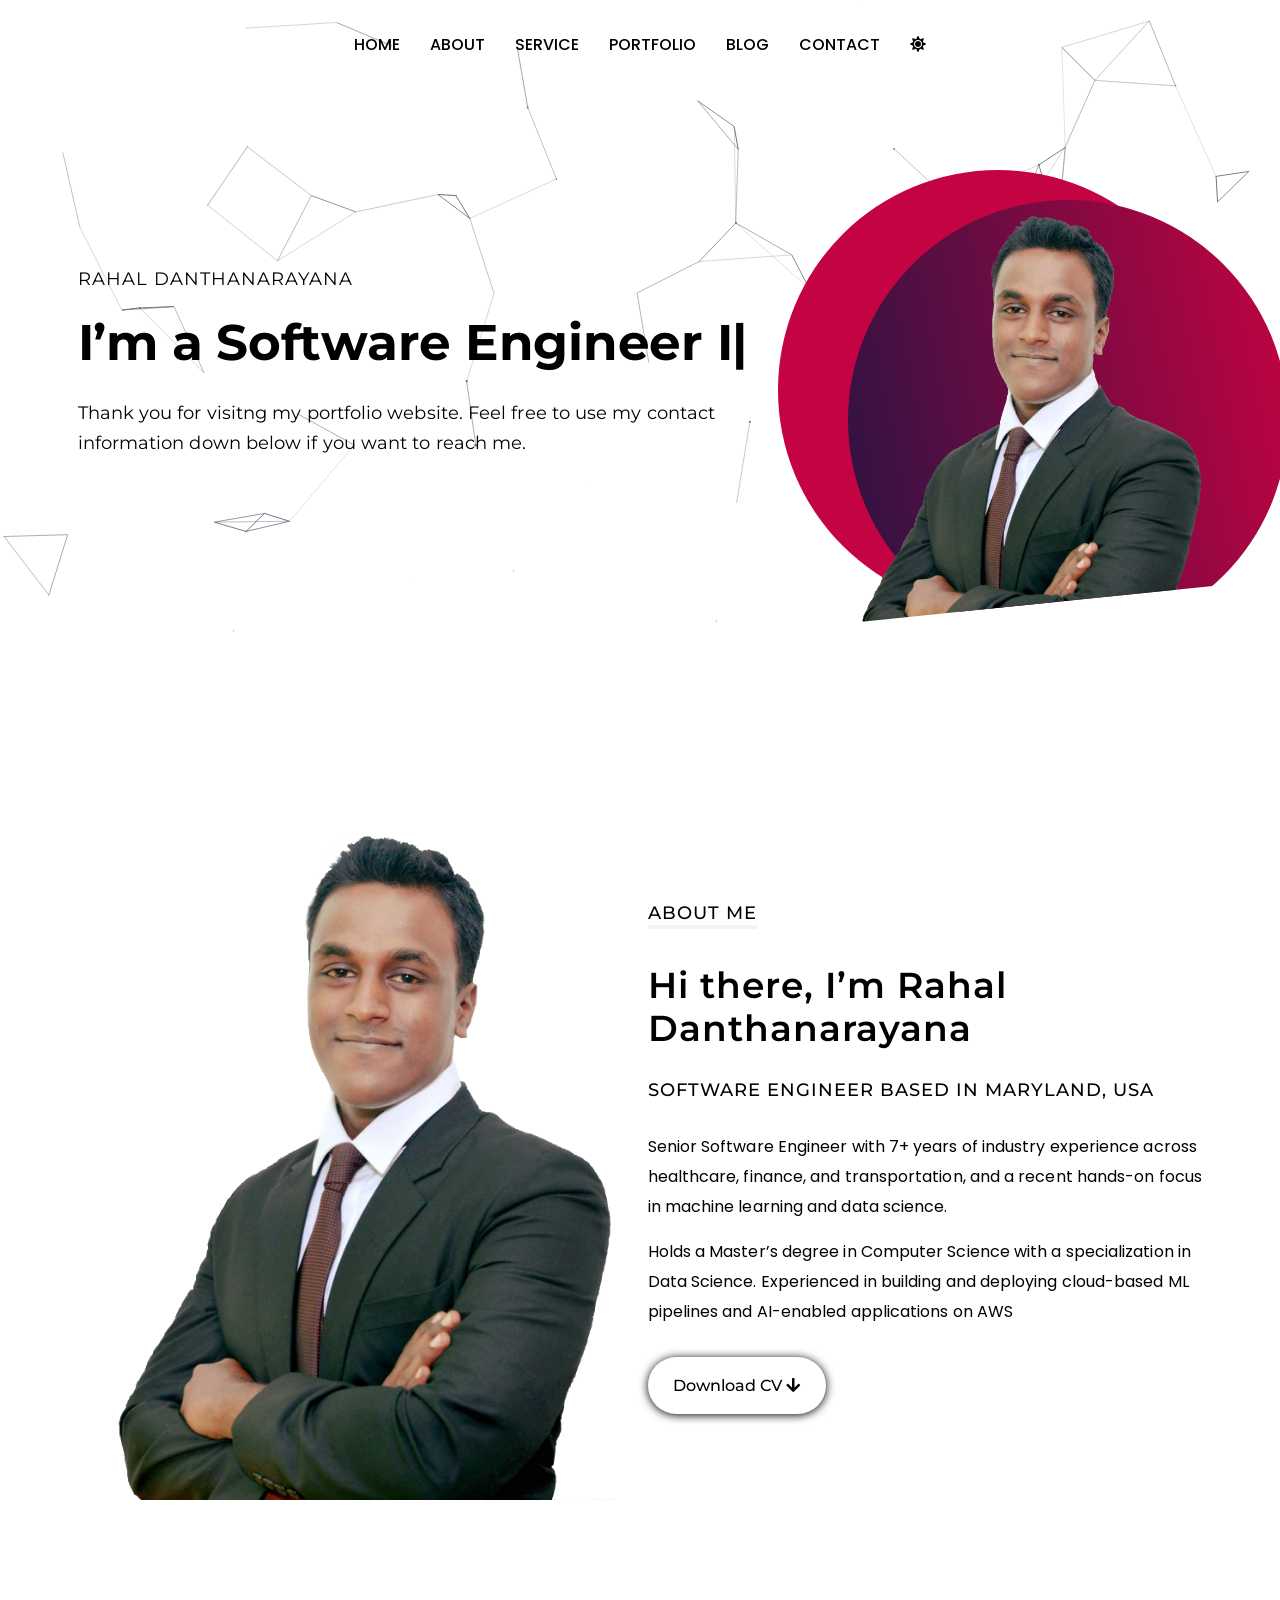
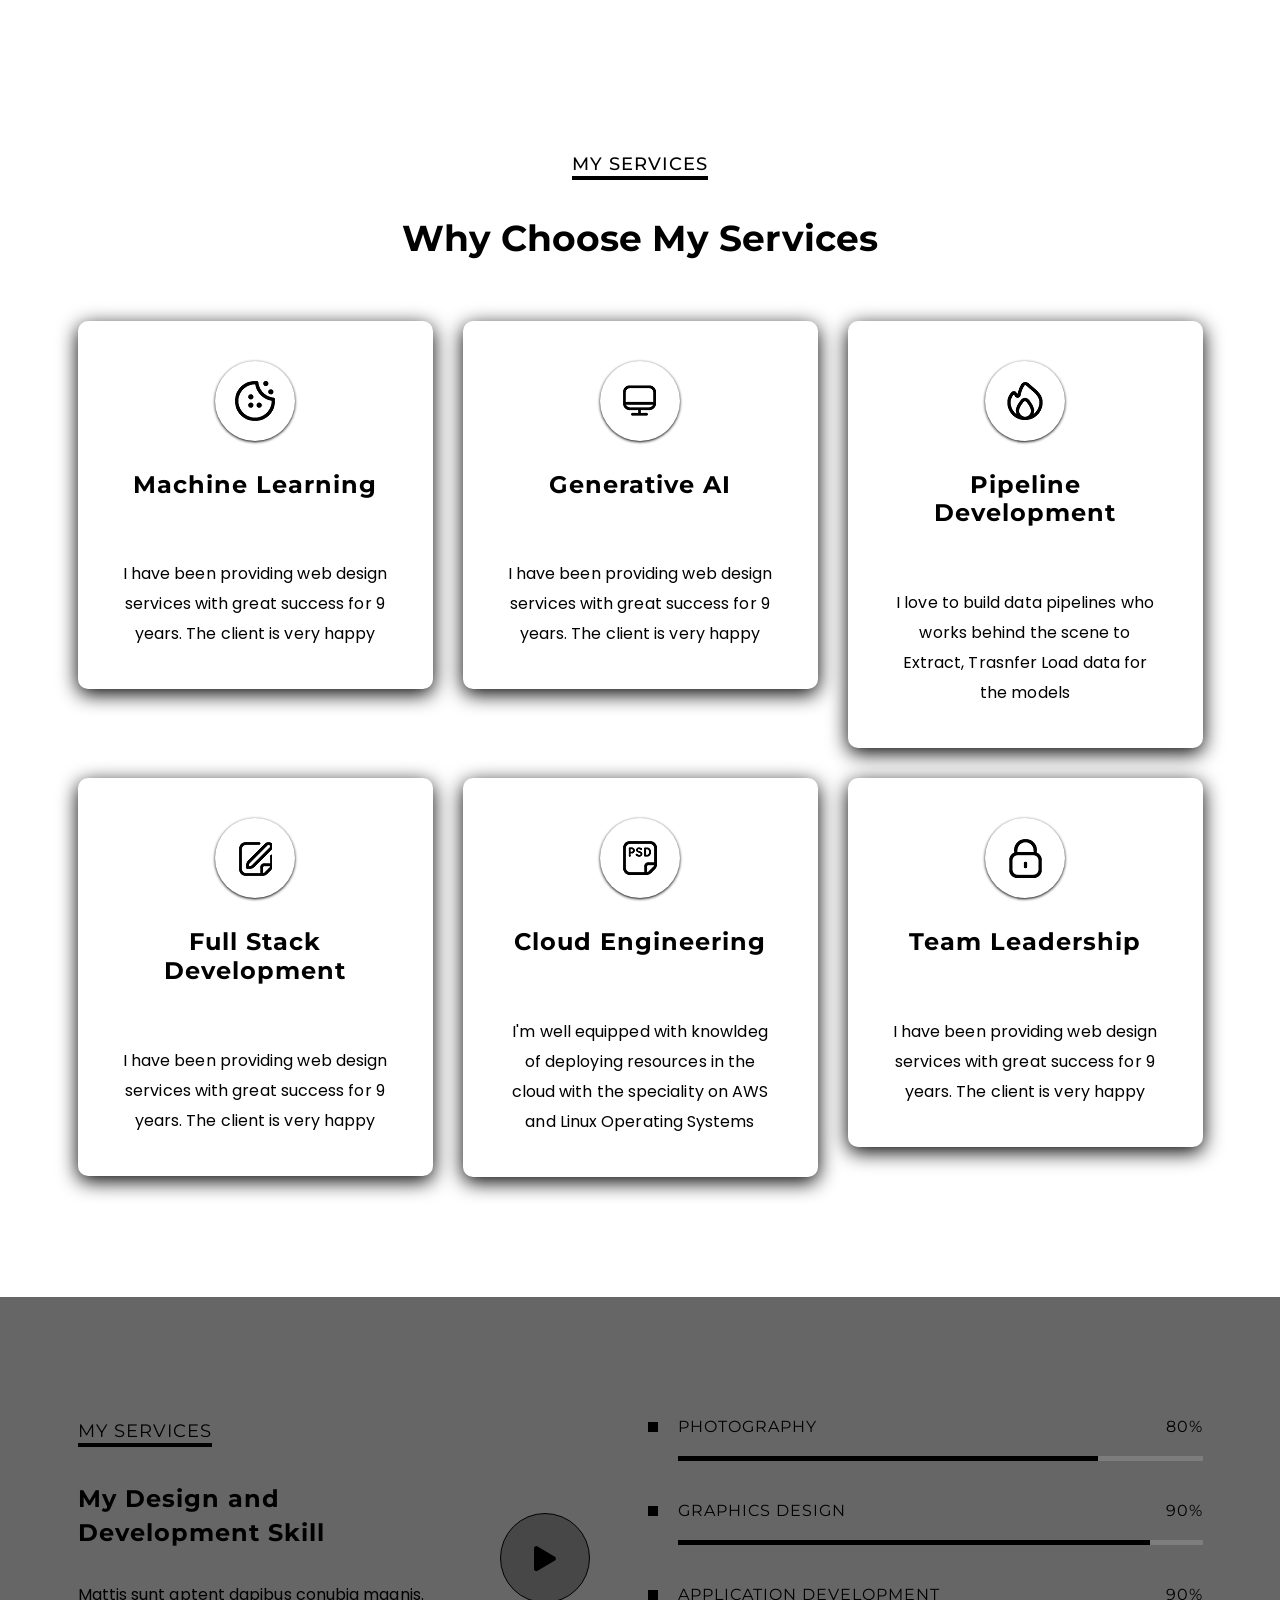
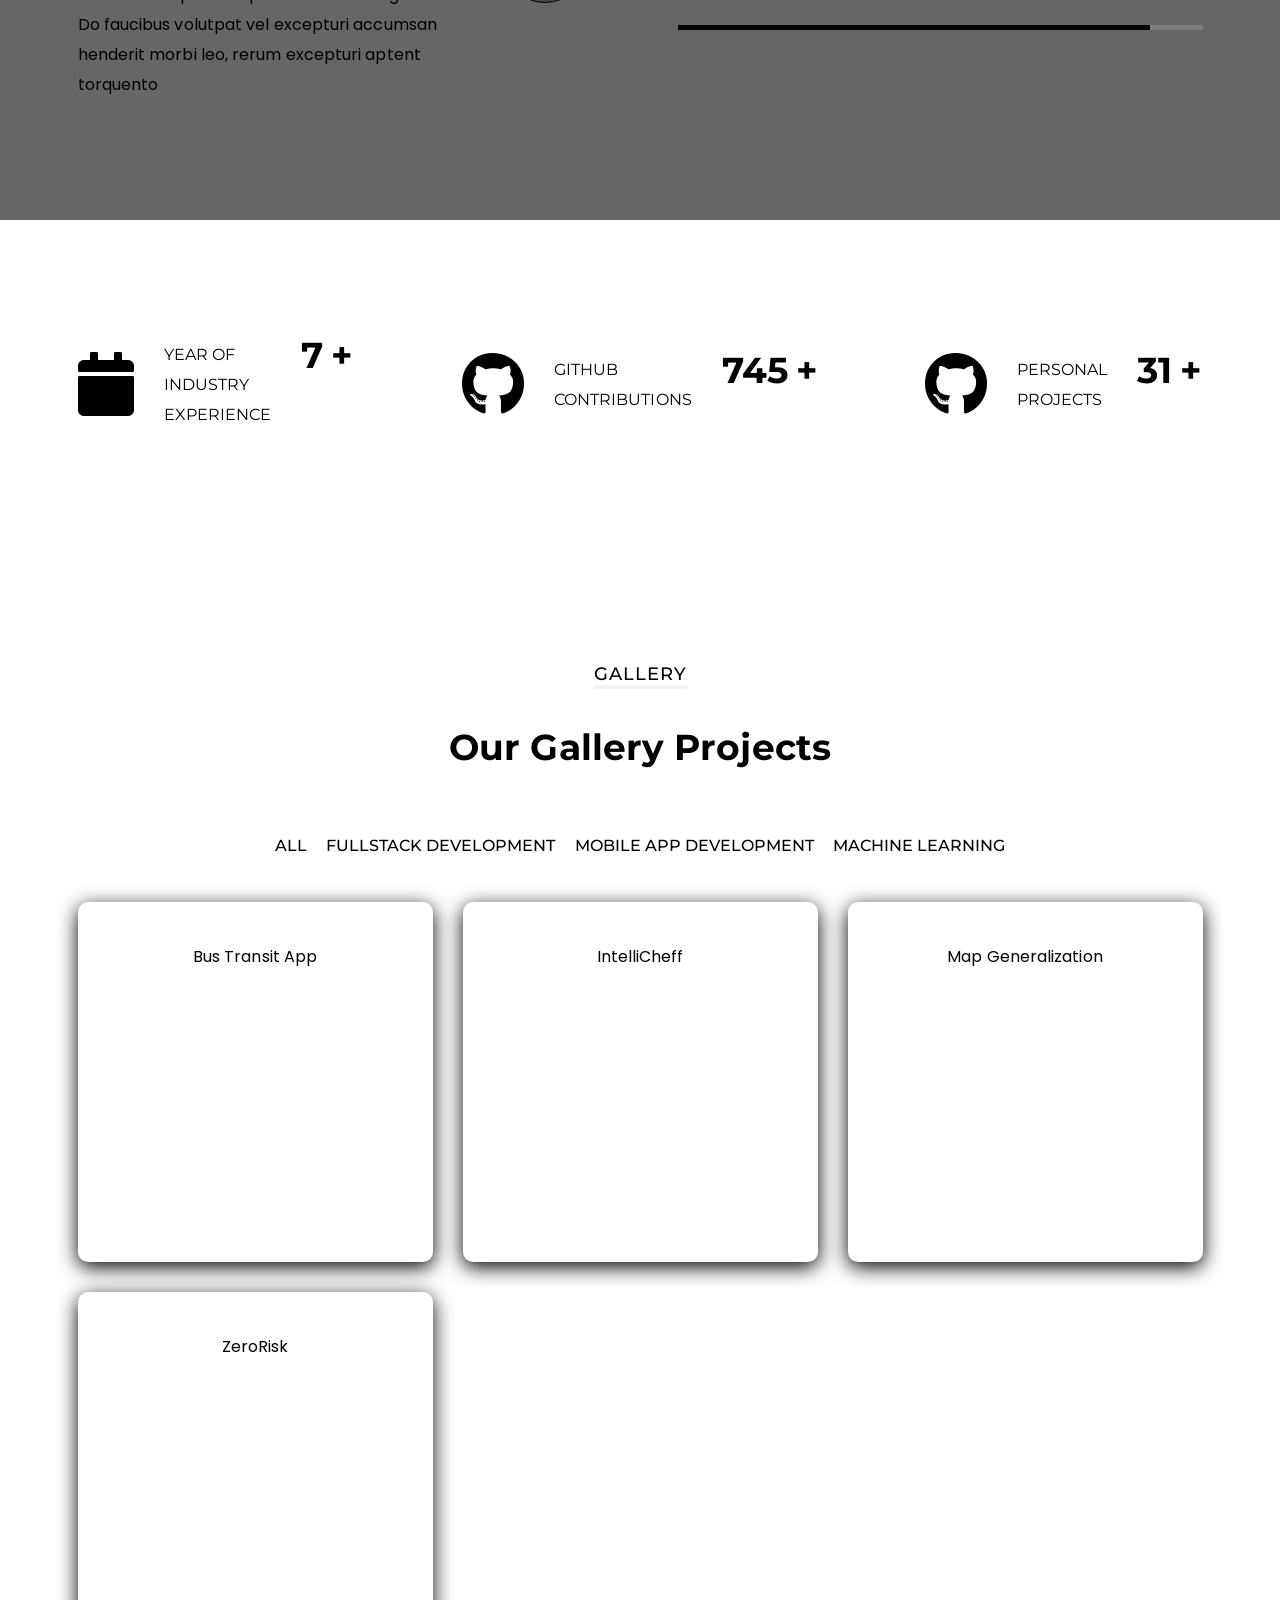
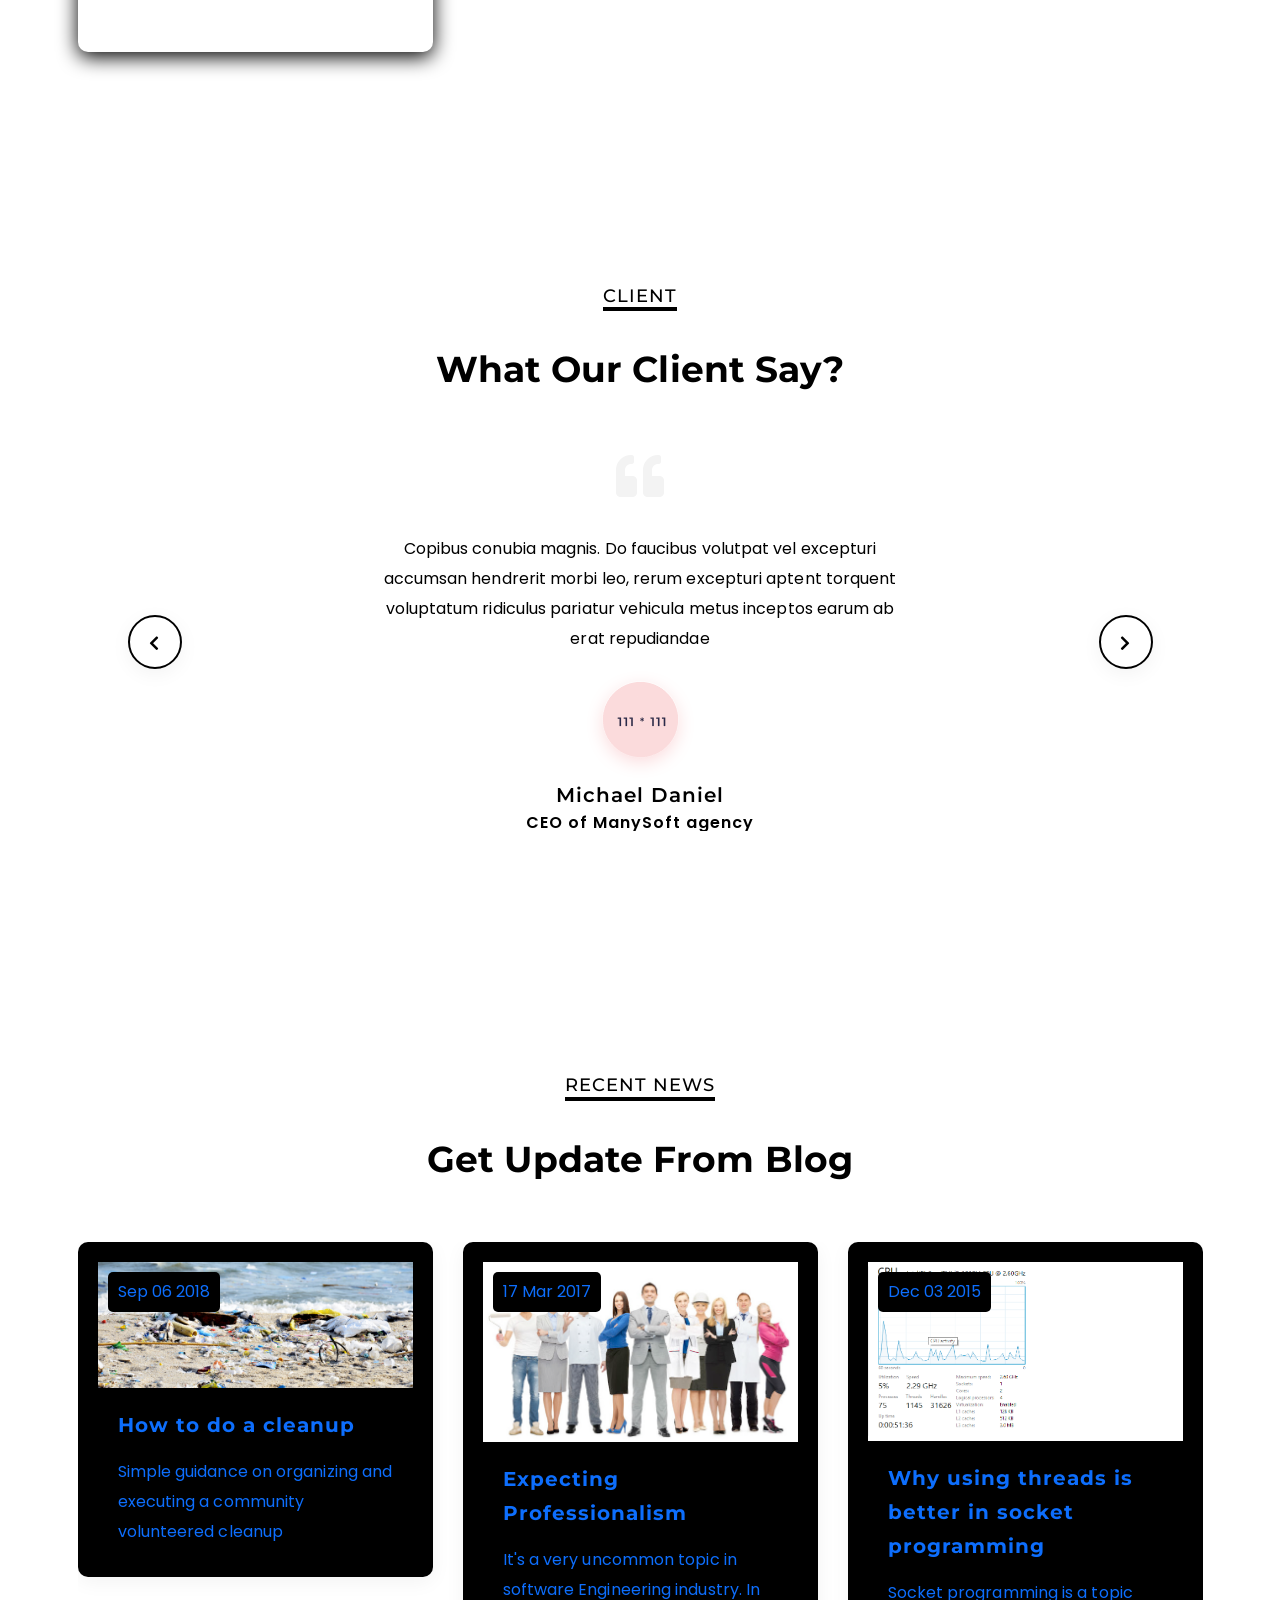
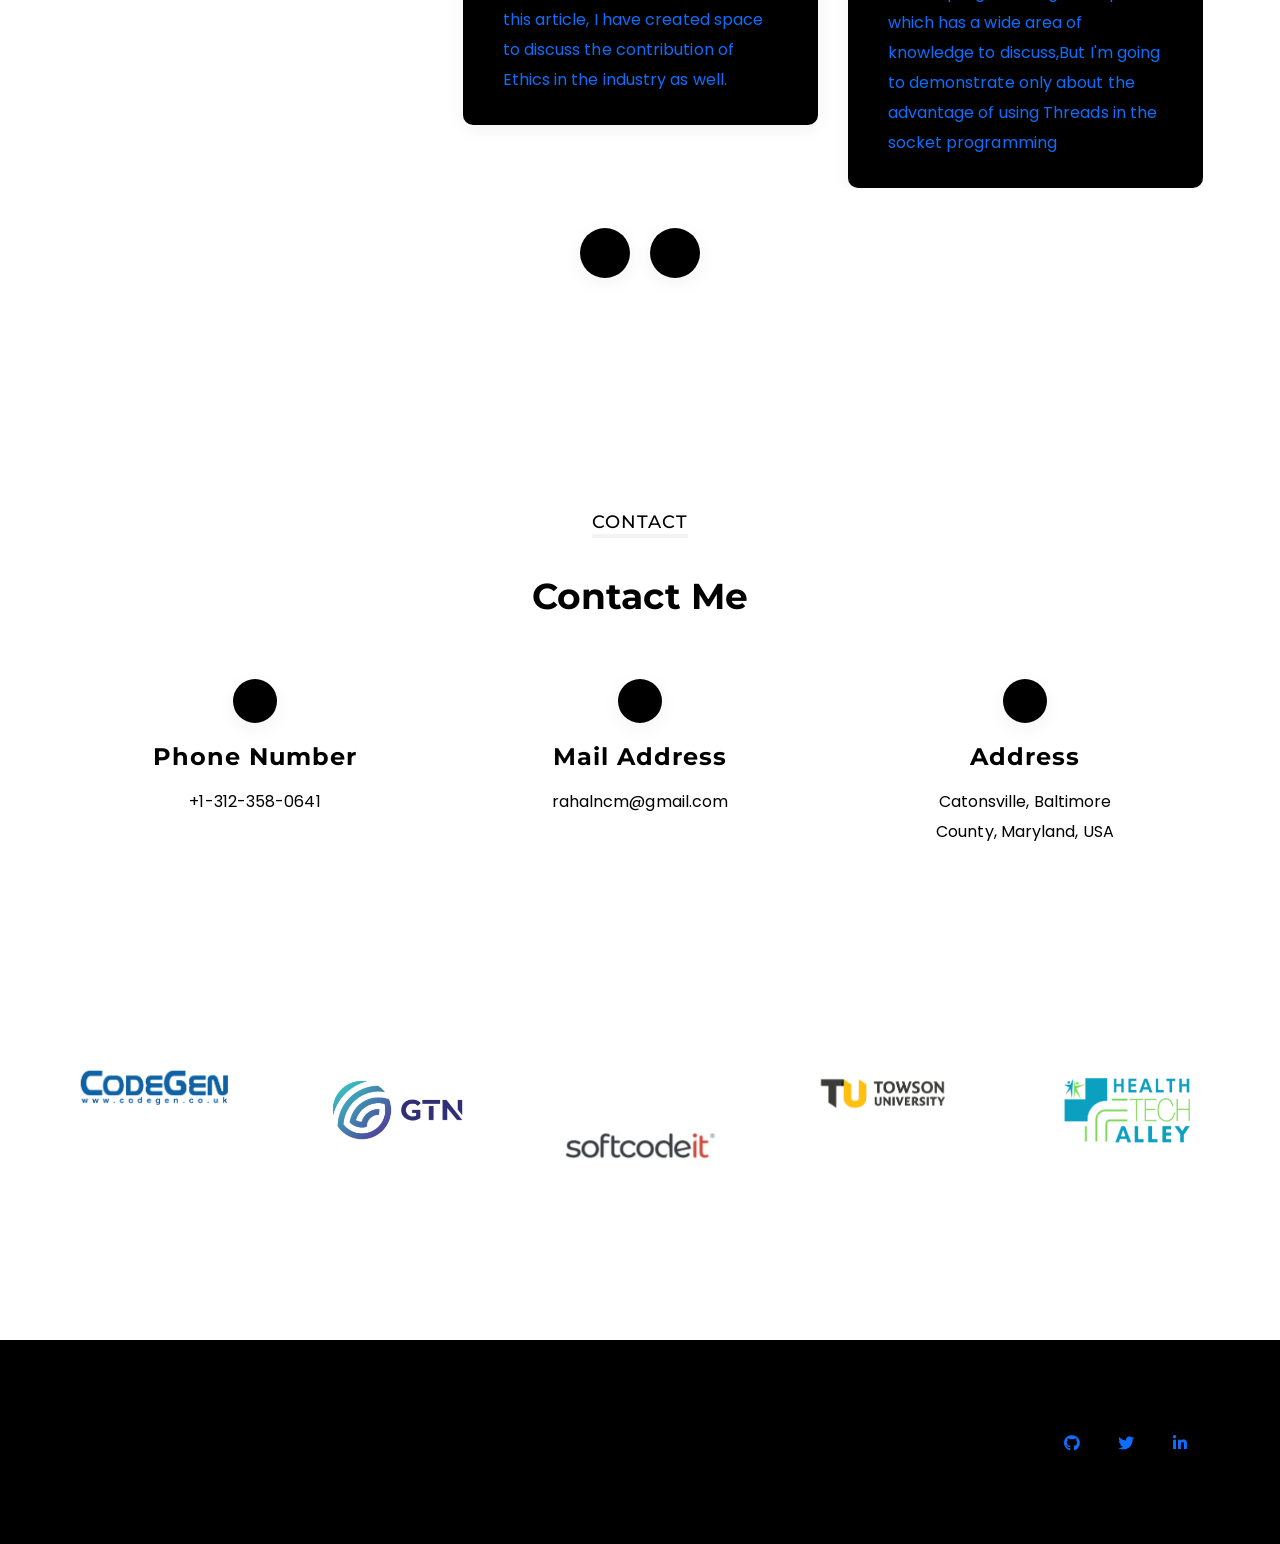
==== commit 47ccd12e: "completed the article mentions with images" ====
--- a/index.html
+++ b/index.html
@@ -631,6 +631,24 @@
 					</div>
 				</div>
 				<div class="blog-wpr blog-sldr owl-carousel owl-theme">
+					<a href="https://rahalsblogs.blogspot.com/2018/09/how-to-do-cleanup.html" target="_blank">
+						<div class="blog-box wow fadeInLeft" data-wow-duration="2s" data-wow-delay=".2s">
+							<div class="blog-pic">
+								<img src="assets/img/blogs/garbage.png" alt="thumb">
+								<div class="blog-date">
+									<span>Sep 06 2018</span>
+								</div>
+							</div>
+							<div class="blog-desc">
+								<h5>
+									How to do a cleanup
+								</h5>
+								<p class="mb-0">
+									Simple guidance on organizing and executing a community volunteered cleanup
+								</p>
+							</div>
+						</div>
+					</a>
 					<a href="http://rahalsblogs.blogspot.com/2017/03/expecting-professionalism.html" target="_blank">
 						<div class="blog-box wow fadeInLeft" data-wow-duration="2s" data-wow-delay=".2s">
 							<div class="blog-pic">
@@ -796,29 +814,7 @@
 			<div class="container">
 				<div class="copyright">
 					<div class="row align-items-center">
-						<div class="col-xl-4">
-							<p>@ 2021 Themetum. All right reserved</p>
-						</div>
-						<div class="col-xl-4">
-							<ul class="footer-menu">
-								<li>
-									<a href="#">
-										About Us
-									</a>
-								</li>
-								<li>
-									<a href="#">
-										Blog
-									</a>
-								</li>
-								<li>
-									<a href="#">
-										Contact Us
-									</a>
-								</li>
-							</ul>
-						</div>
-						<div class="col-xl-4">
+						<div class="col-12">
 							<ul class="footer-social">
 								<li><a href="https://github.com/Rahal-Kanishka"><i class="fab fa-github"></i></a></li>
 								<li><a href="#"><i class="fab fa-twitter"></i></a></li>
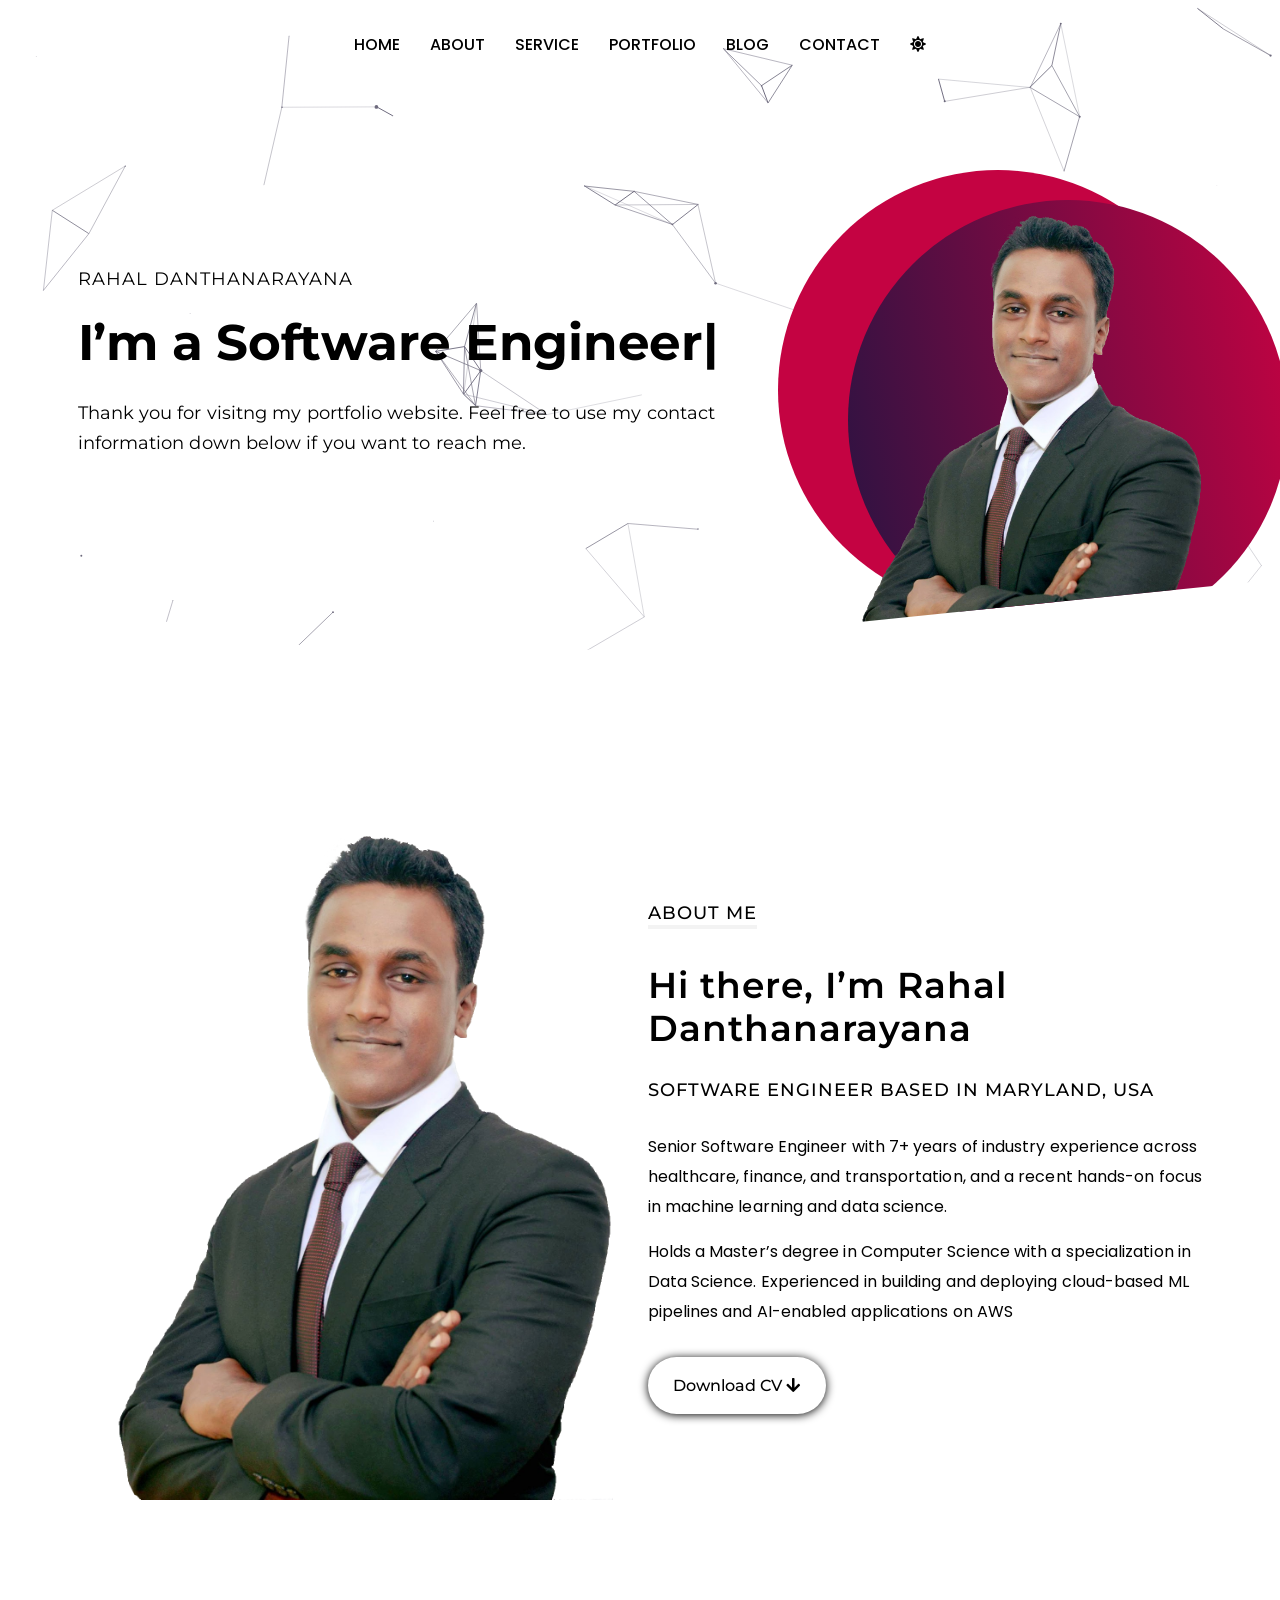
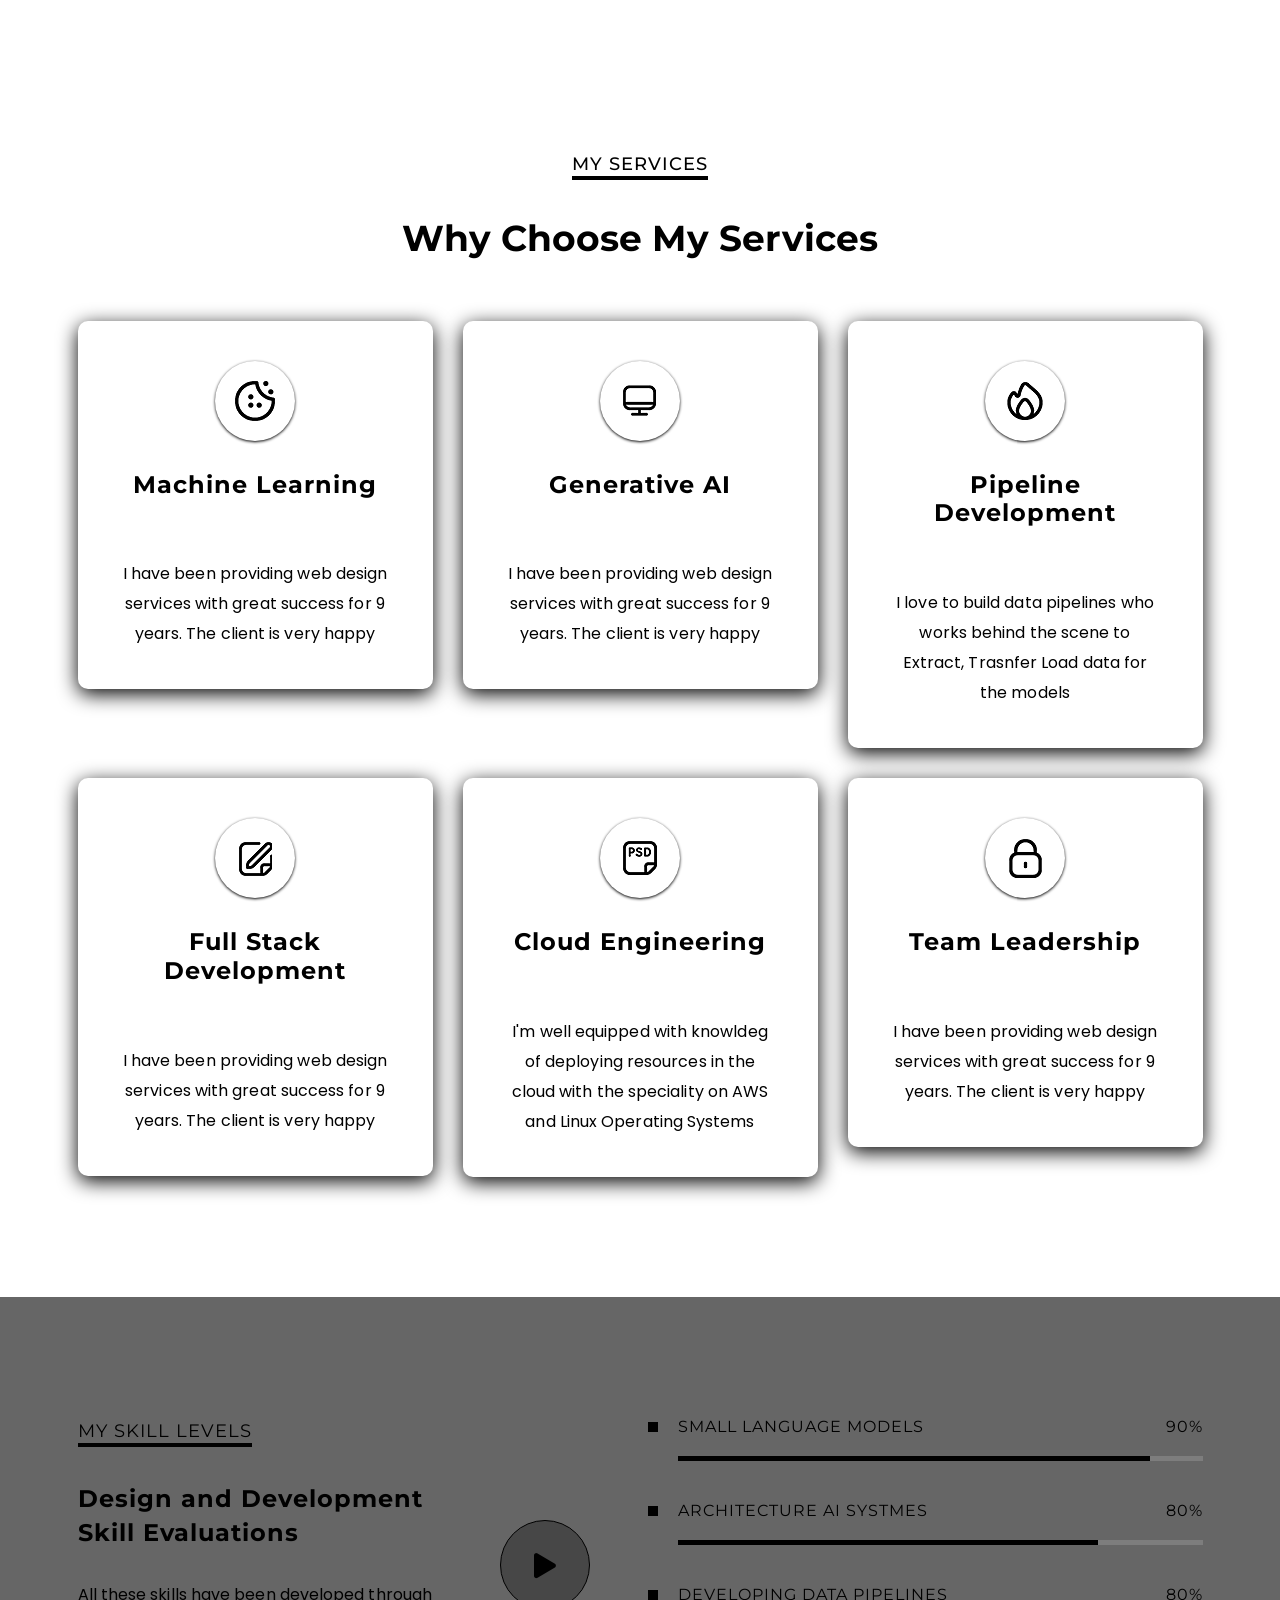
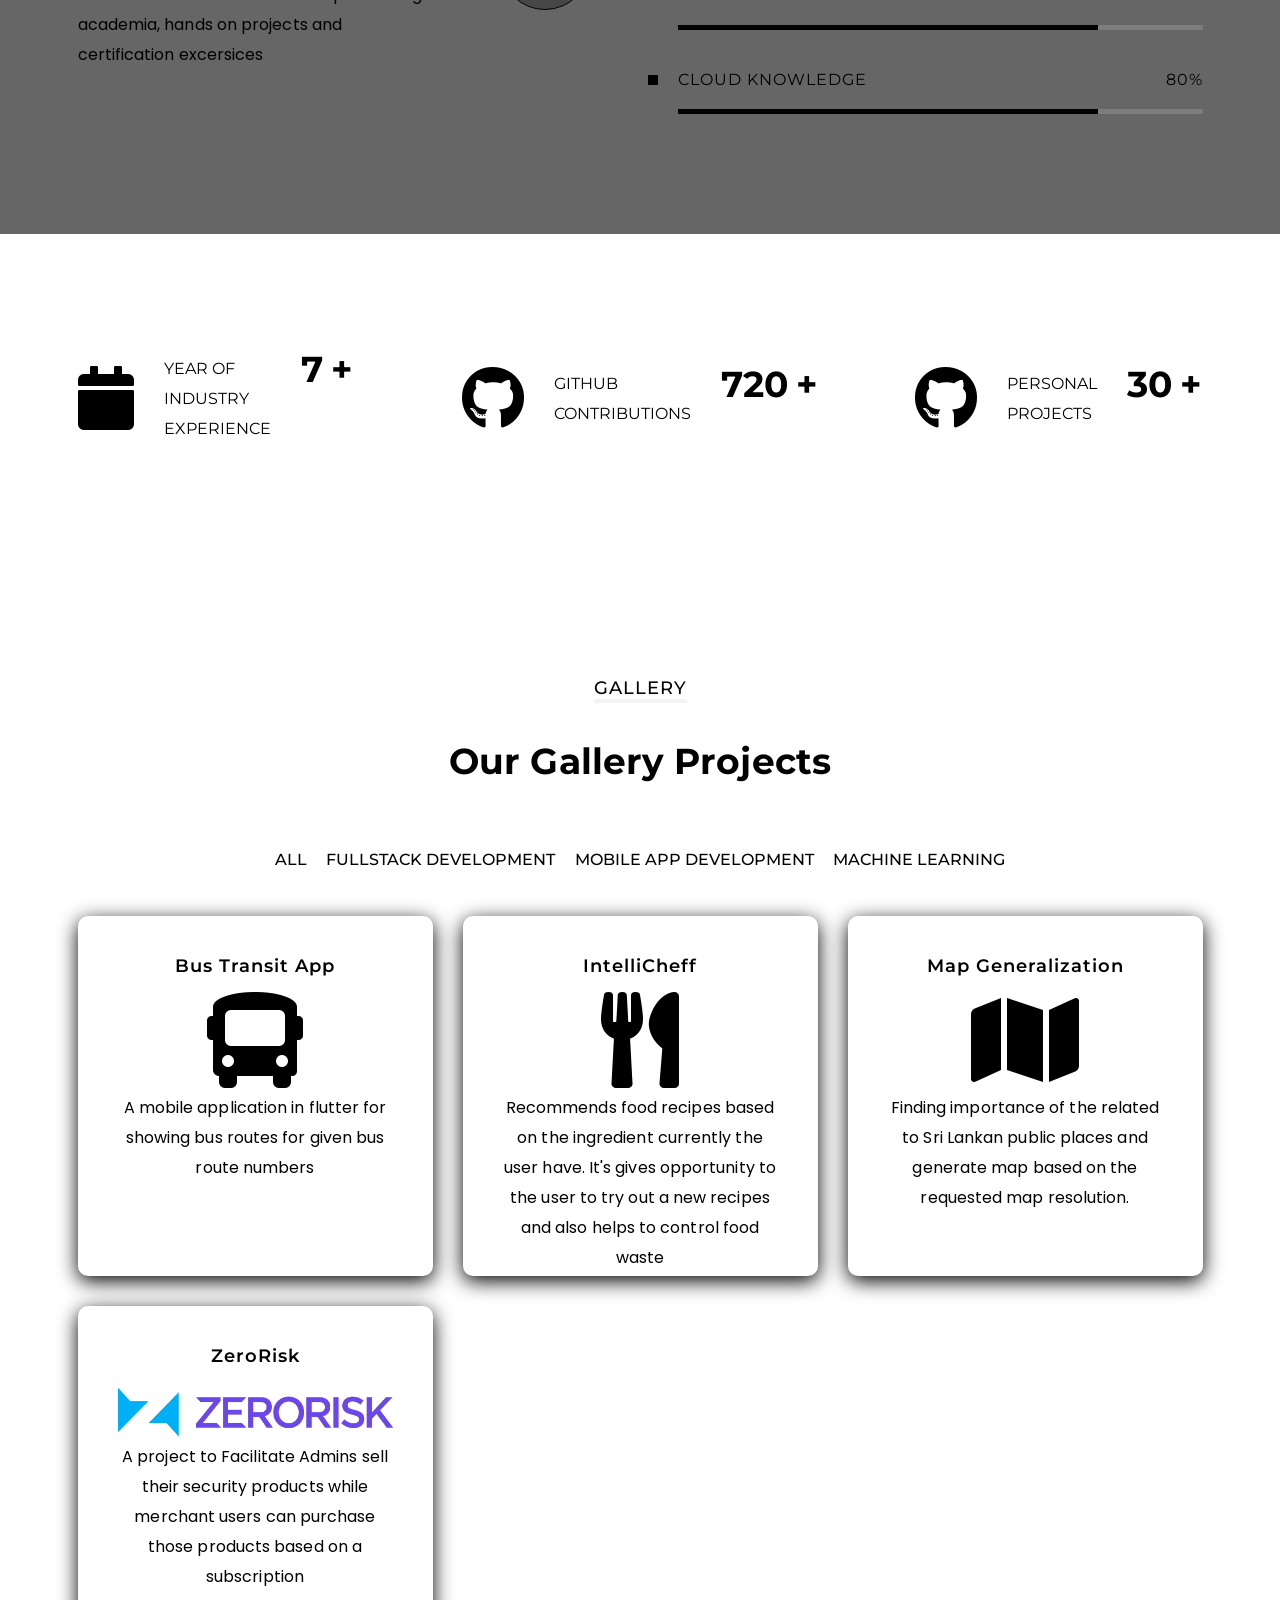
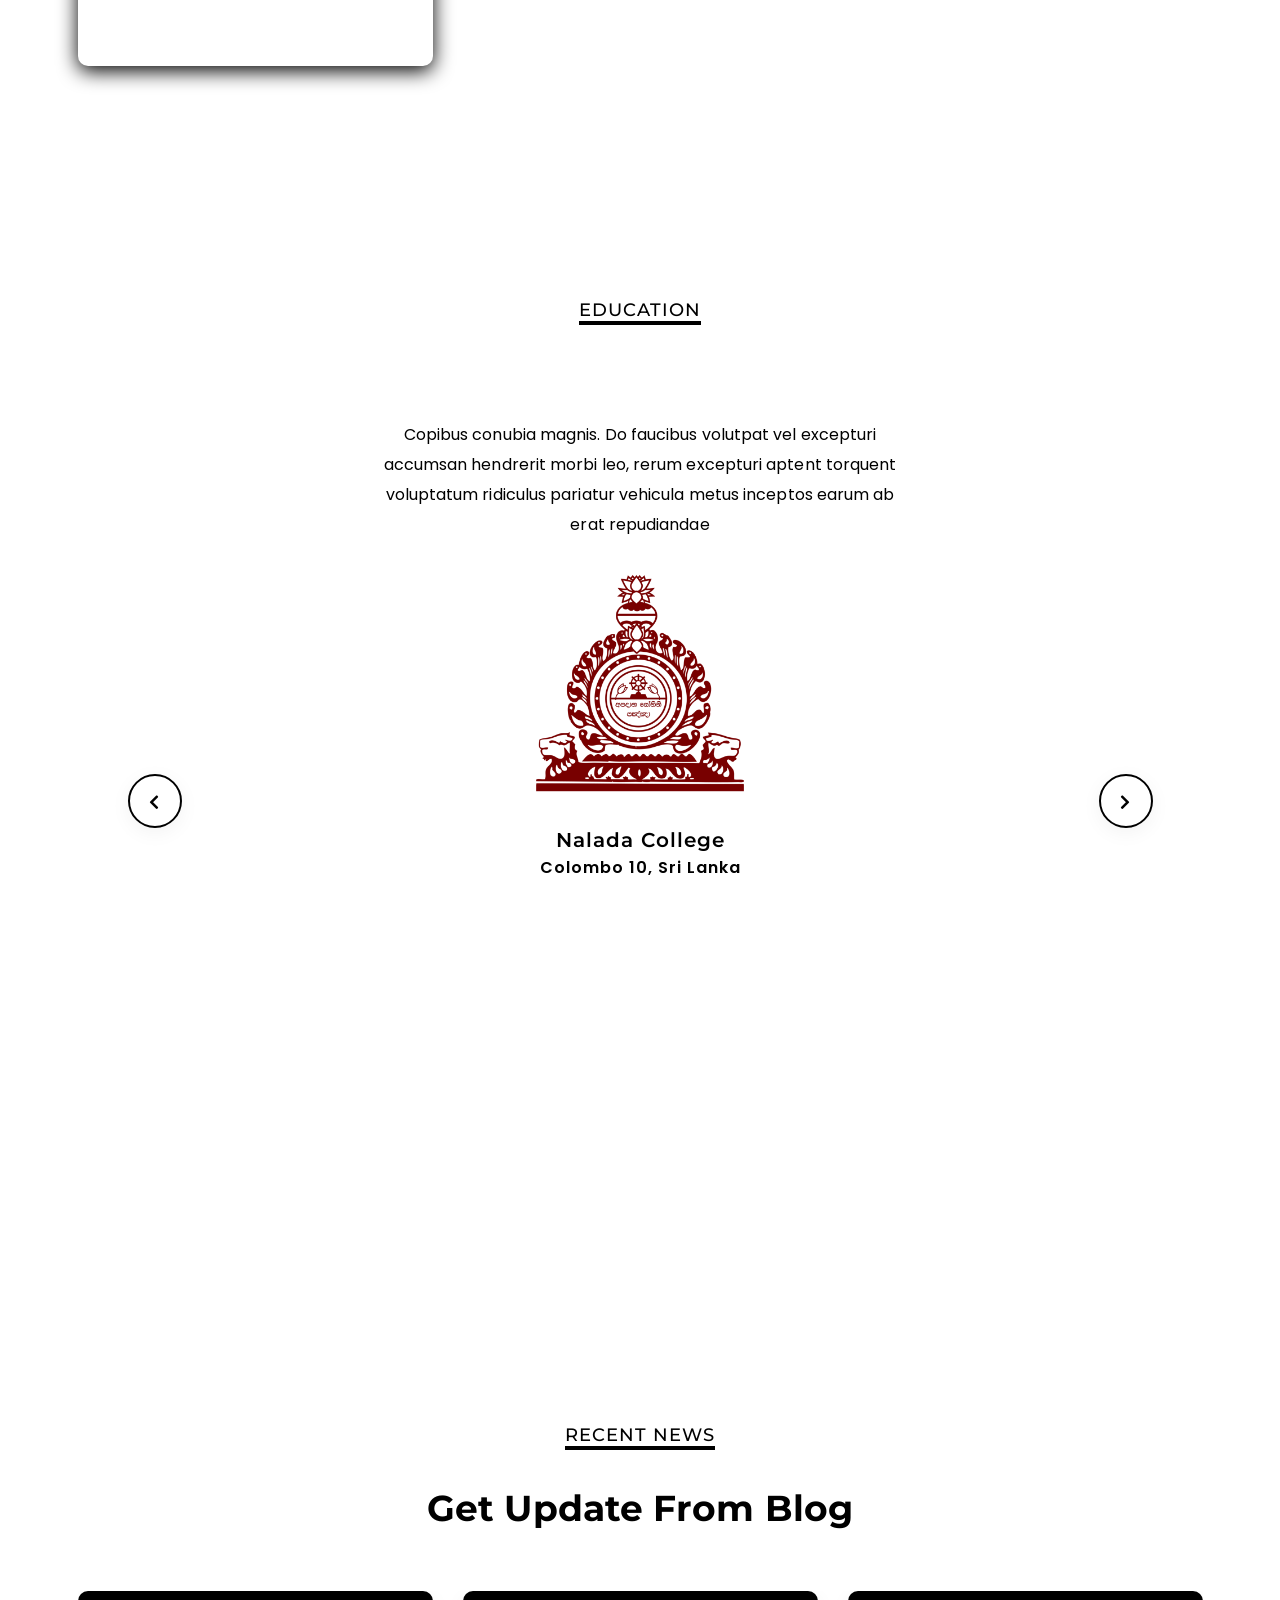
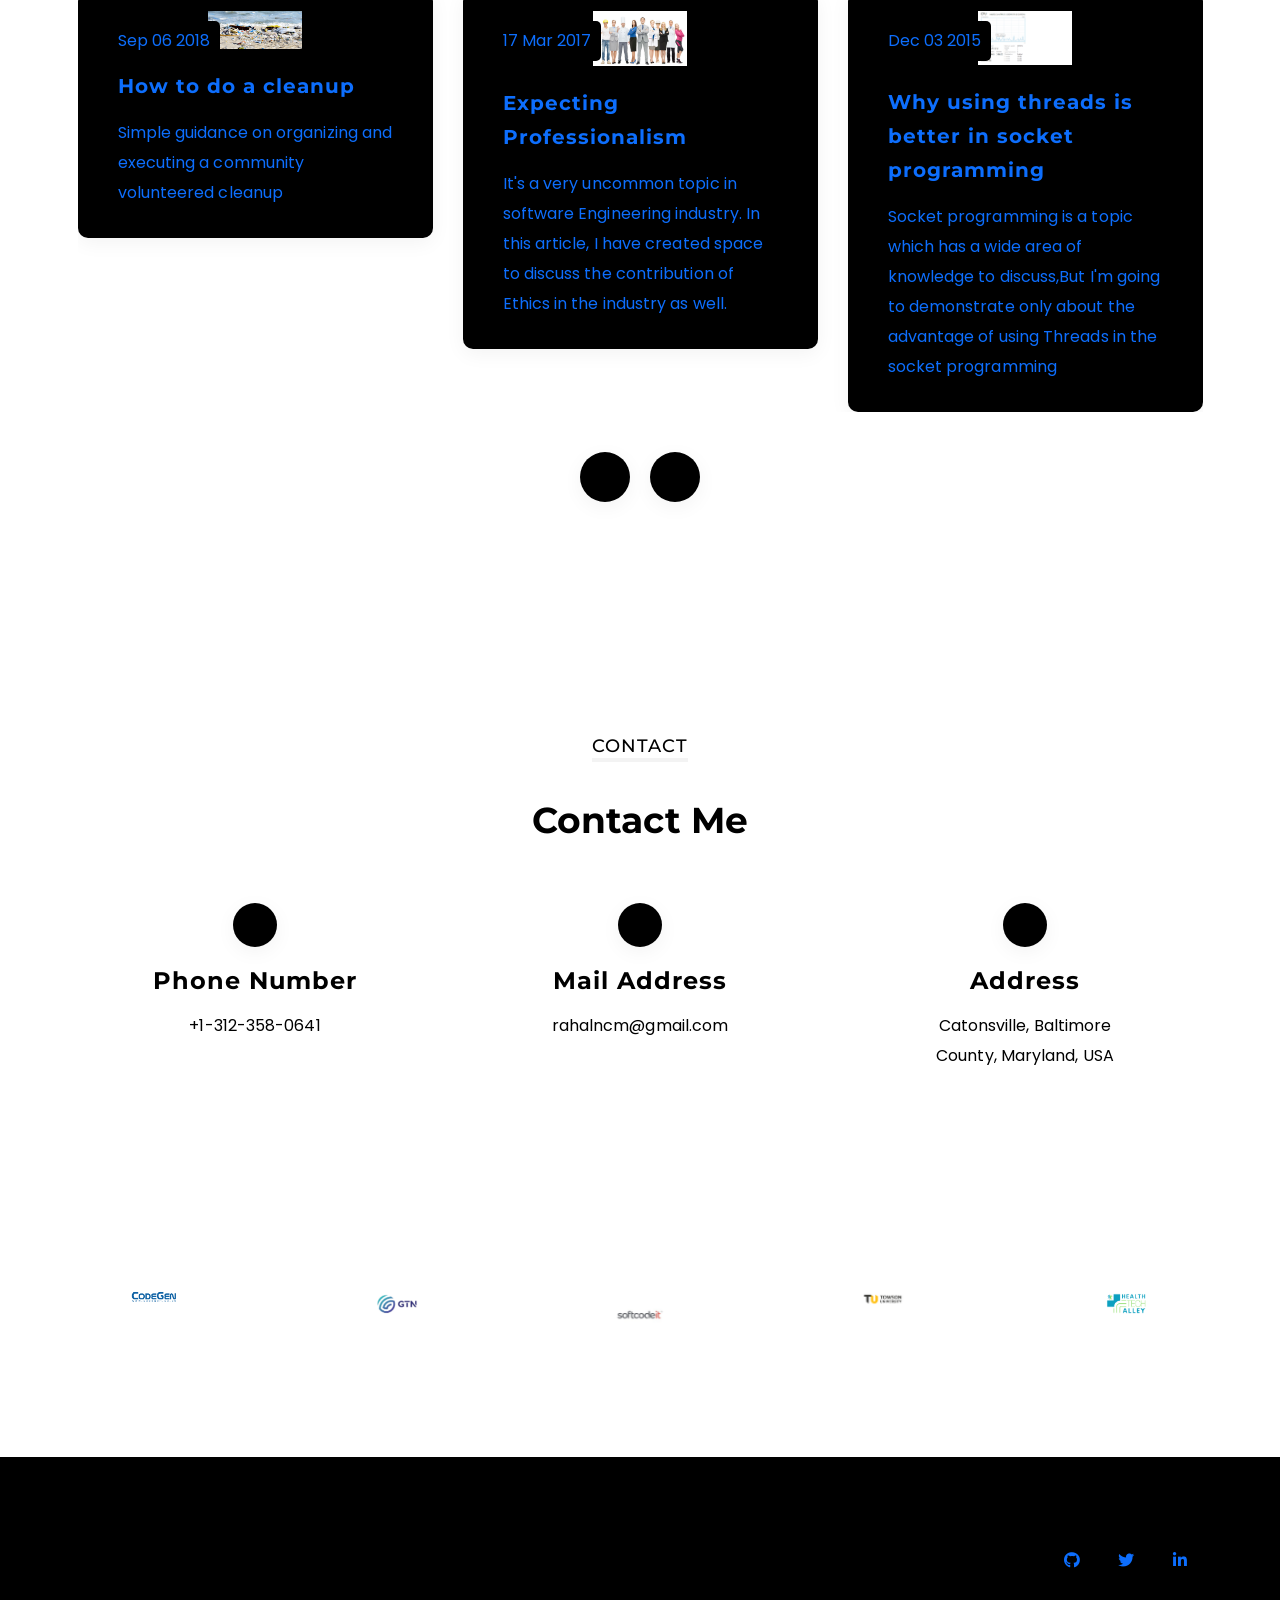
==== commit be10e880: "changes for education and portfolio projects" ====
--- a/index.html
+++ b/index.html
@@ -127,7 +127,7 @@
 									<h2 class="hero-title">
 										I’m a 
 										<span class="typed-strings">
-											  <span class="type_color">Software Engineer In Machine Learning</span>
+											  <span class="type_color">Software Engineer In Artificial Intelligence</span>
 											  <span class="type_color">Full Stack Developer</span>
 											  <span class="type_color">Cloud Engineer</span>
 										</span>
@@ -287,7 +287,6 @@
 								</div>
 								<div class="service-content">
 									<h4>Cloud Engineering</h4>
-									
 									<p>
 										I'm well equipped with knowldeg of deploying resources in the cloud with the speciality on AWS and Linux Operating Systems
 									</p>
@@ -317,24 +316,24 @@
 		
 		<!-- Start Video
 		============================================= -->
-		<div class="video-area vid-ov de-padding" style="background-image: url(assets/img/02_koyta_img/parallax-skill.jpg)">
+		<div class="video-area vid-ov de-padding" style="background-image: url(assets/img/02_koyta_img/my_pic_background_edited_1.png)">
 			<div class="container">
 				<div class="video-wpr">
 					<div class="row">
 						<div class="col-xl-4">
 							<div class="my-service">
-								<h5>My Services</h5>
+								<h5>My Skill Levels</h5>
 								<h4>
-									My Design and Development Skill
+									Design and Development Skill Evaluations
 								</h4>
 								<p class="mb-0">
-									Mattis sunt aptent dapibus conubia magnis. Do faucibus volutpat vel excepturi accumsan henderit morbi leo, rerum excepturi aptent torquento
+									All these skills have been developed through academia, hands on projects and certification excersices
 								</p>
 							</div>
 						</div>
 						<div class="col-xl-2 col-lg-2">
 							<div class="video-box fl-wrap pl">
-								<a class="video-box-btn color-bg popup-vimeo image-popup item popup-youtube" href="https://www.youtube.com/watch?v=SMKPKGW083c">
+								<a class="video-box-btn color-bg popup-vimeo image-popup item popup-youtube" href="https://www.youtube.com/watch?v=0FkVwqKkSMI">
 									<i class="fas fa-play play-bt"></i>
 								</a>
 							</div>			
@@ -343,21 +342,27 @@
 							<div class="skills-section">
 								<!-- Progress Bar Start -->
 								<div class="progress-box">
-									<h5>Photography <span class="pull-right">80%</span></h5>
+									<h5>Small Language Models <span class="pull-right">90%</span></h5>
+									<div class="progress">
+										<div class="progress-bar" role="progressbar" data-width="90"></div>
+									</div>
+								</div>
+								<div class="progress-box">
+									<h5>Architecture AI systmes <span class="pull-right">80%</span></h5>
 									<div class="progress">
 										<div class="progress-bar" role="progressbar" data-width="80"></div>
 									</div>
 								</div>
 								<div class="progress-box">
-									<h5>Graphics Design <span class="pull-right">90%</span></h5>
+									<h5>Developing Data Pipelines <span class="pull-right">80%</span></h5>
 									<div class="progress">
-										<div class="progress-bar" role="progressbar" data-width="90"></div>
+										<div class="progress-bar" role="progressbar" data-width="80"></div>
 									</div>
 								</div>
 								<div class="progress-box">
-									<h5>Application Development <span class="pull-right">90%</span></h5>
+									<h5>Cloud Knowledge <span class="pull-right">80%</span></h5>
 									<div class="progress">
-										<div class="progress-bar" role="progressbar" data-width="90"></div>
+										<div class="progress-bar" role="progressbar" data-width="80"></div>
 									</div>
 								</div>
 								<!-- End Progressbar -->
@@ -457,18 +462,17 @@
 					<div id="portfolio" class="magnific-mix-gallery">
 						<div class="portfolio-grid grid-3">
 							<div class="project-box tile scale-anm mobile" >
-								<div class="port-pic">
+								<div class="portfolio-project bus-images">
 									<div class="service-box" style="height: 40vh;">
-										Bus Transit App
-									</div>
-									<div class="port-overlay">
-										<div class="port-content">
-											<h5>View More Info</h5>
-											<a href="assets/img/projects/flutter_2.png" class="item popup-link">
-												<i class="fas fa-eye"></i>
-											</a>
-										</div>
-									</div>
+										<h5>Bus Transit App </h5>
+										<div class="row">
+											<i class="fa fa-bus fa-6x"></i>
+											<span>
+												A mobile application in flutter for showing bus routes for given bus route numbers
+											</span>
+										</div>
+									</div>
+									
 								</div>
 								<!-- <div class="project-box tile scale-anm web" >
 									<div class="port-pic">
@@ -487,61 +491,54 @@
 								</div> -->
 							</div>
 							<div class="project-box tile scale-anm web ml">
-								<div class="port-pic">
+								<div class="portfolio-project intellicheff-images">
+									<div class="service-box portfolio-project" style="height: 40vh;">
+										<h5>IntelliCheff</h5>
+										<!-- <img src="assets/img/projects/intellicheff.png"/> -->
+										 <i class="fa fa-utensils fa-6x"></i>
+										<div class="row">
+											<span>
+												Recommends food recipes based on the ingredient currently the user have. It's gives opportunity to the user to try out a new recipes and also helps to control food waste
+											</span>
+										</div>
+									</div>
+								</div>
+							</div>
+							<div class="project-box tile scale-anm ml">
+							  <div class="portfolio-project map-images">
 									<div class="service-box" style="height: 40vh;">
-										IntelliCheff
-									</div>
-									<div class="port-overlay">
-										<div class="port-content">
-											<h5>02. Cteative Frame</h5>
-											<span>Web Design</span>
-											<a href="assets/img/projects/map_2.png" class="item popup-link">
-												<i class="fas fa-eye"></i>
-											</a>
-										</div>
-									</div>
-								</div>
-							</div>
-							<div class="project-box tile scale-anm ml">
-							  <div class="port-pic">
-									<div class="service-box" style="height: 40vh;">
-										Map Generalization
-									</div>
-									<div class="port-overlay">
-										<div class="port-content">
-											<h5>03. Cteative Frame</h5>
-											<span>Web Design</span>
-											<a href="assets/img/projects/zerorisk_2.JPG" class="item popup-link">
-												<i class="fas fa-eye"></i>
-											</a>
+										<h5>Map Generalization </h5>
+										<div class="row">
+											<i class="fa fa-map fa-6x"></i>
+											<span>
+												Finding importance of the related to Sri Lankan public places and generate map based on the requested map resolution.
+											</span>
 										</div>
 									</div>
 									
 								</div>
 							</div>
 							<div class="project-box tile scale-anm web">
-							  <div class="port-pic">
-									<div class="service-box" style="height: 40vh;">
-										ZeroRisk
-									</div>
-									<div class="port-overlay">
-										<div class="port-content">
-											<h5>03. Cteative Frame</h5>
-											<span>Web Design</span>
-											<a href="assets/img/projects/zerorisk_2.JPG" class="item popup-link">
-												<i class="fas fa-eye"></i>
-											</a>
-										</div>
-									</div>
-									
-								</div>
-							</div>
-						</div>
-					</div>
-					<!--Portfolio-->
-				</div>
-			</div>
-		</div>
+								<div class="">
+									<div class="service-box zerorisk-images" style="height: 40vh;">
+										<h5>ZeroRisk</h5>
+										<div class="portfolio-img">
+											<img src="assets/img/projects/zerorisk-logo.png" alt="thumb">
+										</div>
+										<span>
+											A project to Facilitate Admins sell their security products while merchant users can purchase those products based on a subscription
+										</span>
+										
+									</div>
+								</div>
+							</div>
+						</div>
+					</div>
+				</div>
+				<!--Portfolio-->
+			</div>
+		</div>
+	</div>
 		<!-- End Project Area -->
 		
 		<!-- Start Feedback
@@ -552,60 +549,66 @@
 					<div class="col-xl-8 offset-xl-2">
 						<div class="site-title mb-60 text-center">
 							<h5 class="about-sub-title wh def">
-								Client
+								Education
 							</h5>
-							<h2 class="mb-0">
-								What Our Client Say?
-							</h2>
 						</div>
 					</div>
 				</div>
 				<div class="feed-wpr feed-sldr owl-carousel owl-theme">
 					<div class="feed-box">
-						<div class="feed-qoute">
-							<i class="fas fa-quote-left"></i>
-						</div>
+						
 						<p>
 							Copibus conubia magnis. Do faucibus volutpat vel 
 							excepturi accumsan hendrerit morbi leo, rerum excepturi aptent torquent voluptatum ridiculus pariatur vehicula metus inceptos earum ab erat repudiandae
 						</p>
 						<div class="feed-bio">
-							<img src="assets/img/02_koyta_img/client1.png" alt="thumb">
+							<img src="assets/img/schools/crest_of_nalanda_college.png" alt="thumb">
 							<div class="feed-name">
-								<h5>Michael Daniel</h5>
-								<span>CEO of ManySoft agency</span>
+								<h5>Nalada College</h5>
+								<span>Colombo 10, Sri Lanka</span>
 							</div>
 						</div>
 					</div>
 					<div class="feed-box">
 						<div class="feed-qoute">
-							<i class="fas fa-quote-left"></i>
-						</div>
-						<p>
-							Copibus conubia magnis. Do faucibus volutpat vel 
-							excepturi accumsan hendrerit morbi leo, rerum excepturi aptent torquent voluptatum ridiculus pariatur vehicula metus inceptos earum ab erat repudiandae
-						</p>
+							<h3>BSc (Hons) In Information Technology</h3>
+							<span>2012-2017</span>
+						</div>
+						
+							
+						
+						
+						<ul>
+							<li>Web Development</li>
+							<li>Enterprise Application Development</li>
+							<li>Database Management Systems</li>
+							<li>Big Data Analytics</li>
+							<li>Deep Learning Architectures</li>
+							<li>Data Mining & Data Warehousing</li>
+							<li>Artificial Neural Networks & Evolutionary Computing</li>
+						    <li>Automata Theory</li>
+						</ul>
+
+
+						
 						<div class="feed-bio">
-							<img src="assets/img/02_koyta_img/client2.png" alt="thumb">
+							<img src="assets/img/schools/university_of_moratuwa_logo.png" alt="thumb">
 							<div class="feed-name">
-								<h5>Michael Daniel</h5>
-								<span>CEO of ManySoft agency</span>
+								<h5>University Of Moratuwa</h5>
+								<span>Moratuwa, Sri Lanka</span>
 							</div>
 						</div>
 					</div>
 					<div class="feed-box">
 						<div class="feed-qoute">
-							<i class="fas fa-quote-left"></i>
-						</div>
-						<p>
-							Copibus conubia magnis. Do faucibus volutpat vel 
-							excepturi accumsan hendrerit morbi leo, rerum excepturi aptent torquent voluptatum ridiculus pariatur vehicula metus inceptos earum ab erat repudiandae
-						</p>
+							<h3>Master’s in Computer Science</h3>
+							<span>2024-2025</span>
+						</div>
 						<div class="feed-bio">
-							<img src="assets/img/02_koyta_img/client1.png" alt="thumb">
+							<img src="assets/img/schools/towson-logo.png" alt="thumb">
 							<div class="feed-name">
-								<h5>Michael Daniel</h5>
-								<span>CEO of ManySoft agency</span>
+								<h5>Towson University</h5>
+								<span>Towson, MD, USA</span>
 							</div>
 						</div>
 					</div>
--- a/style.css
+++ b/style.css
@@ -1255,6 +1255,7 @@
   display: none; }
   .project-box .port-pic {
     position: relative;
+    cursor: pointer;
     z-index: 1; }
     .project-box .port-pic img {
       width: 100%;
@@ -1333,7 +1334,7 @@
       line-height: 1;
       margin-bottom: 1rem; }
     .feed-box .feed-bio .feed-name span {
-      display: block;
+      display: block; 
       font-size: 1.6rem;
       line-height: 1;
       font-weight: 600;
@@ -1379,7 +1380,7 @@
 
 .owl-carousel .owl-item img {
   display: block;
-  width: inherit;
+  width: 30%;
   margin: 0 auto; }
 
 .feed-qoute {
@@ -1827,6 +1828,22 @@
 	position:relative;
 }
 
+.portfolio-img {
+  max-width: 100%;
+}
+
+.portfolio-project {
+  cursor: pointer;
+}
+.portfolio-project img {
+  height: 37%;
+  margin-bottom: 5px;
+}
+
+.portfolio-project i {
+  margin-bottom: 5px;
+}
+
 
 
 
